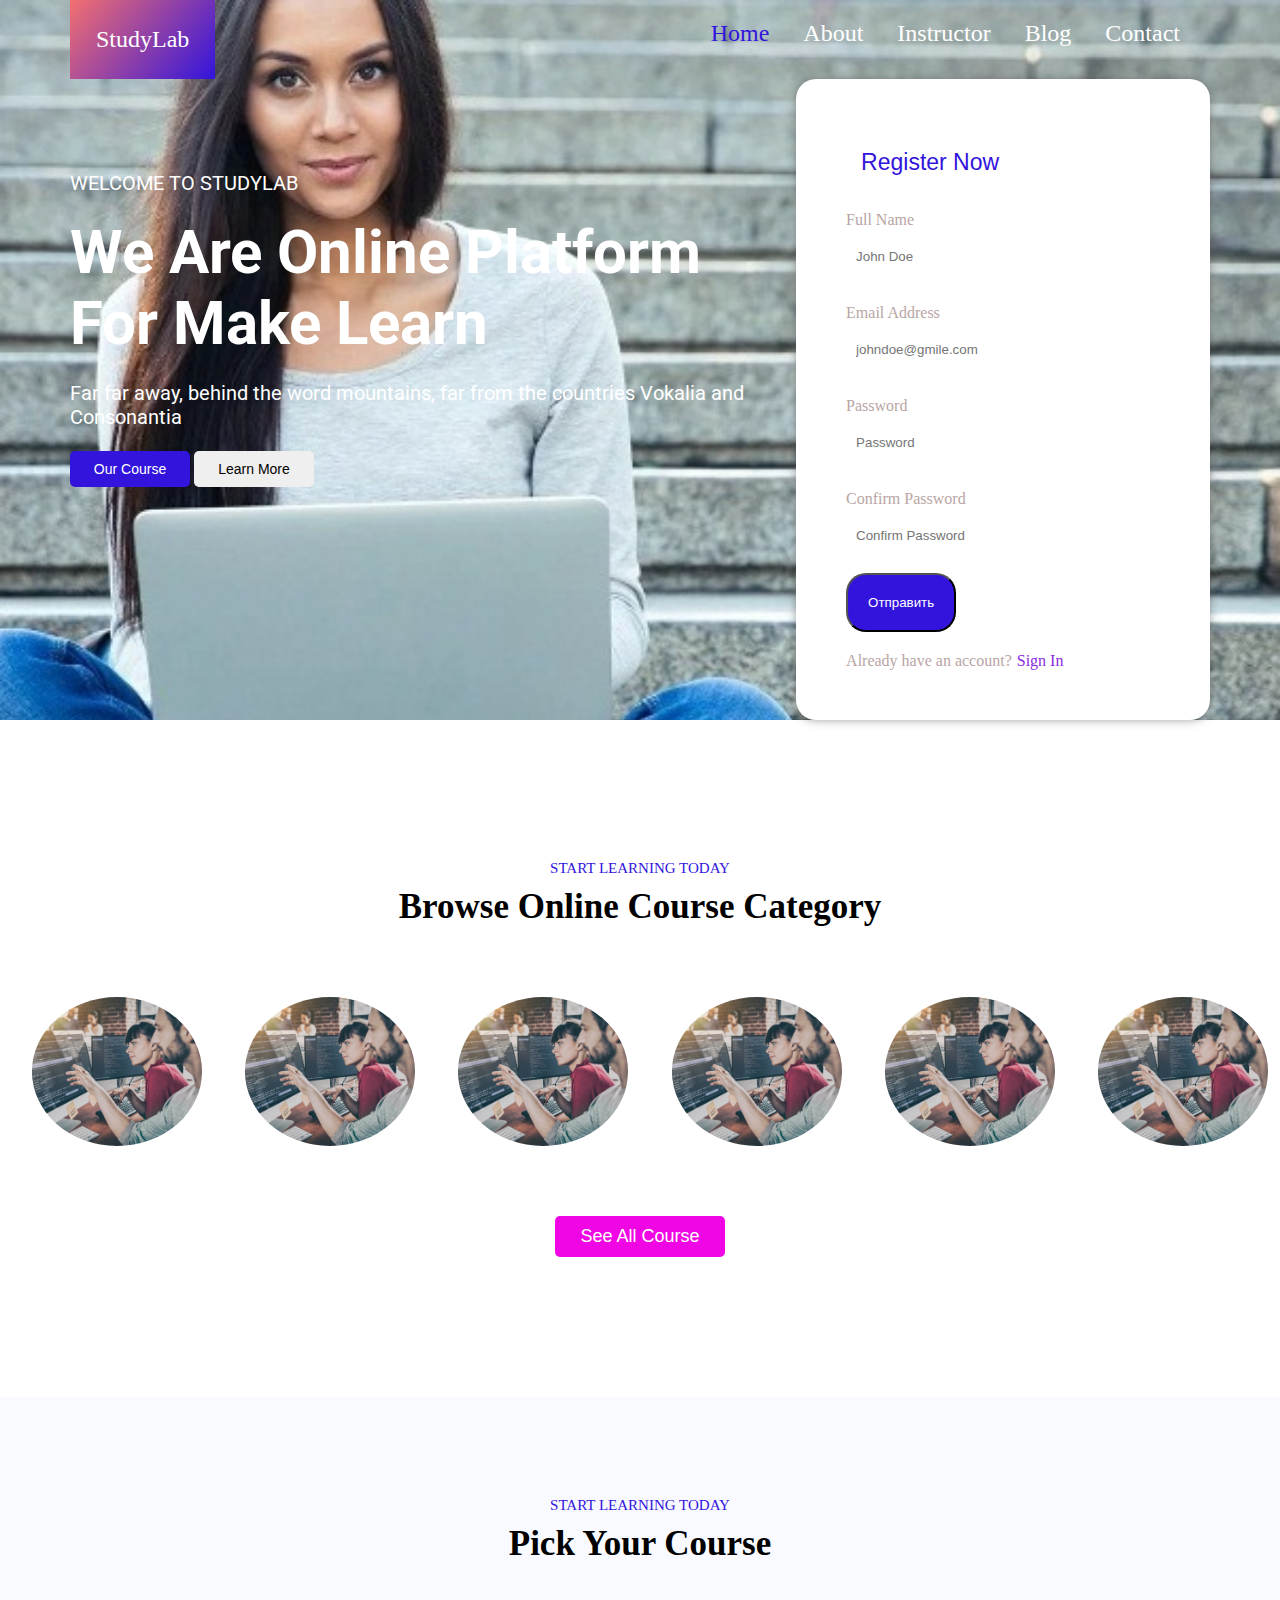
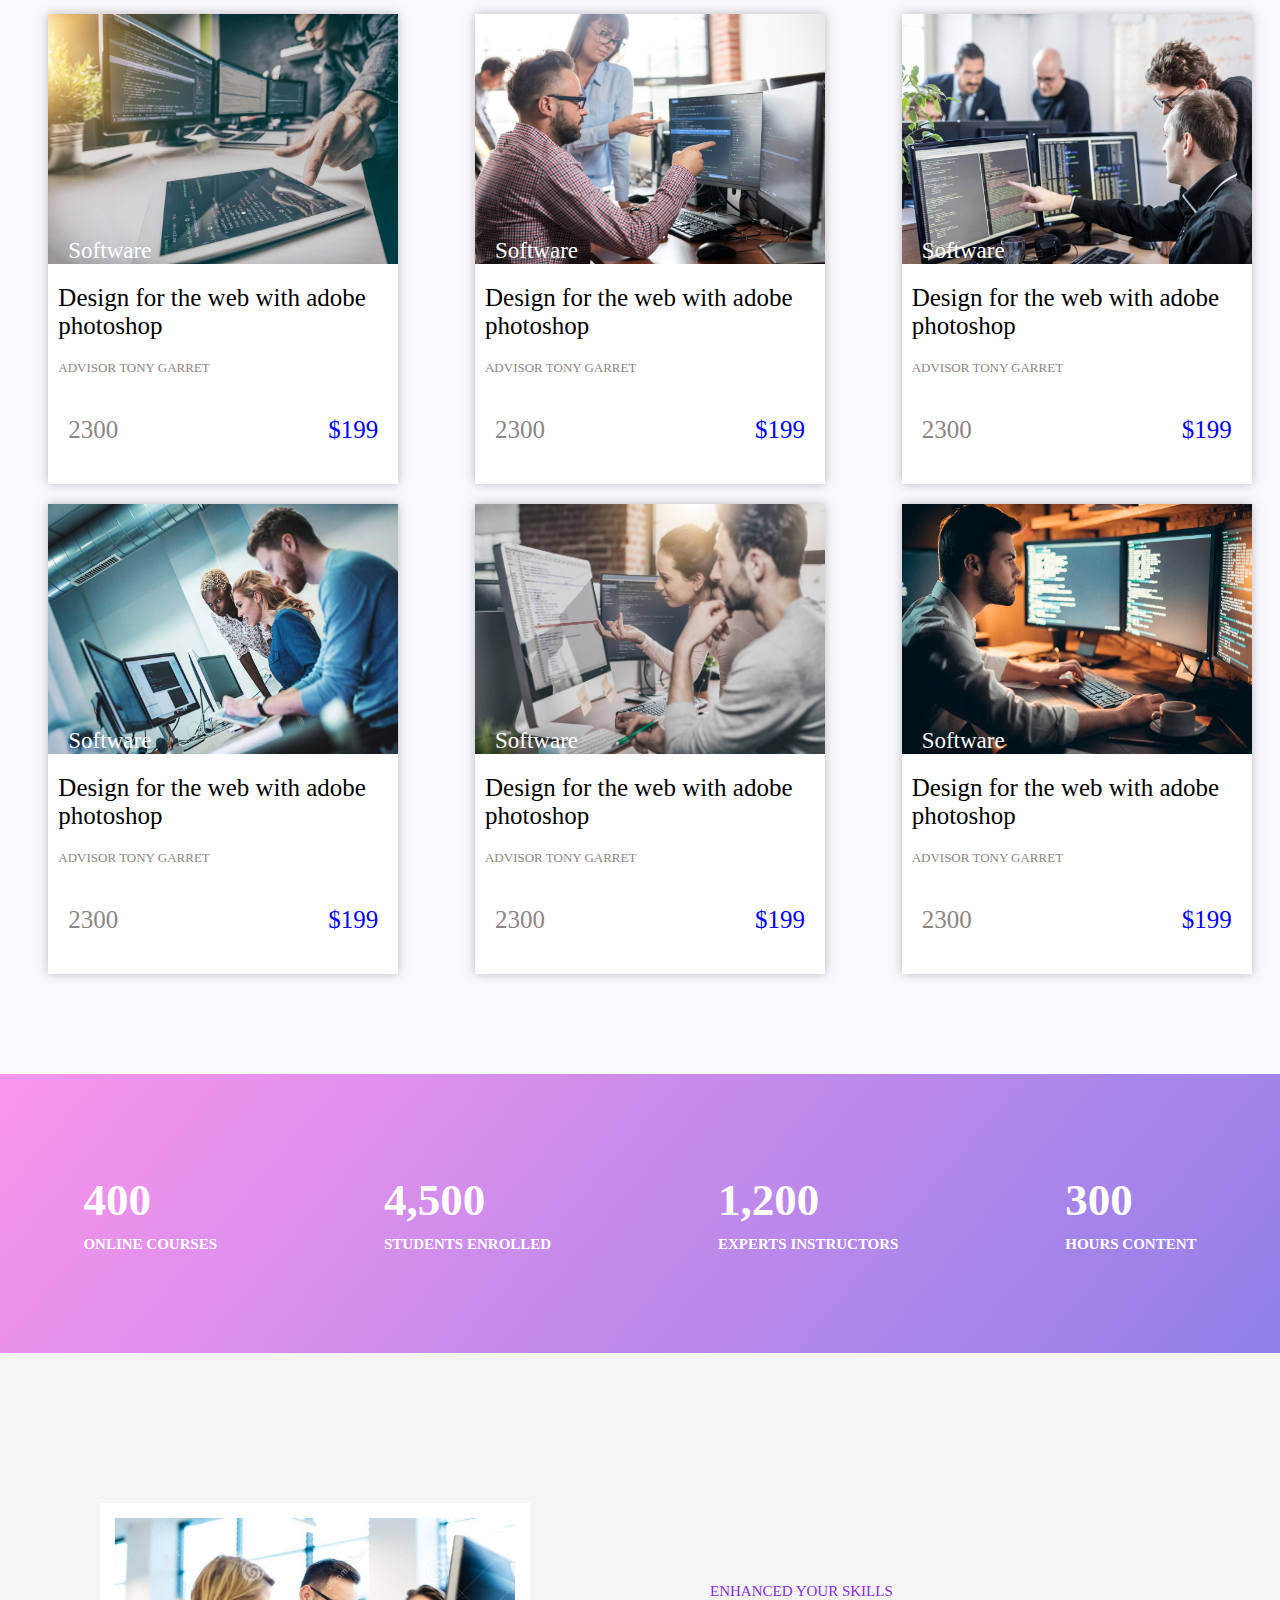
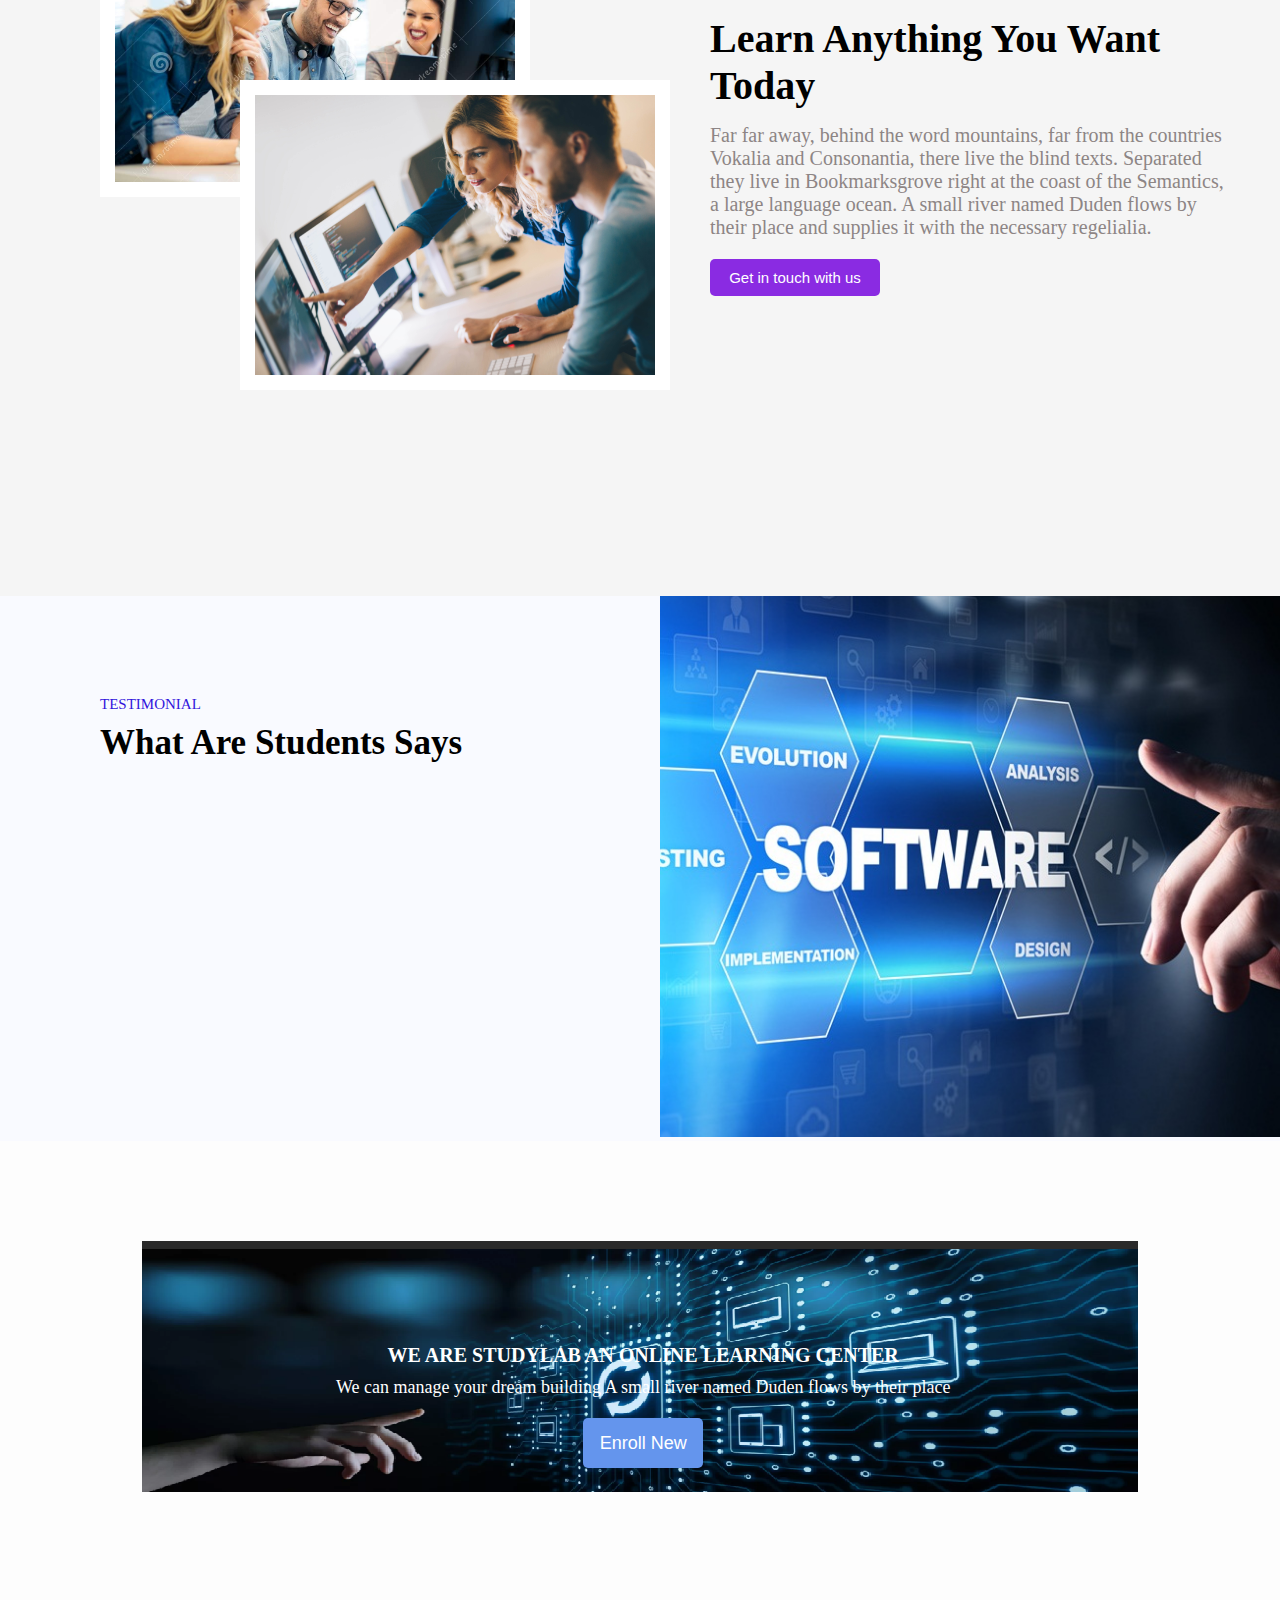
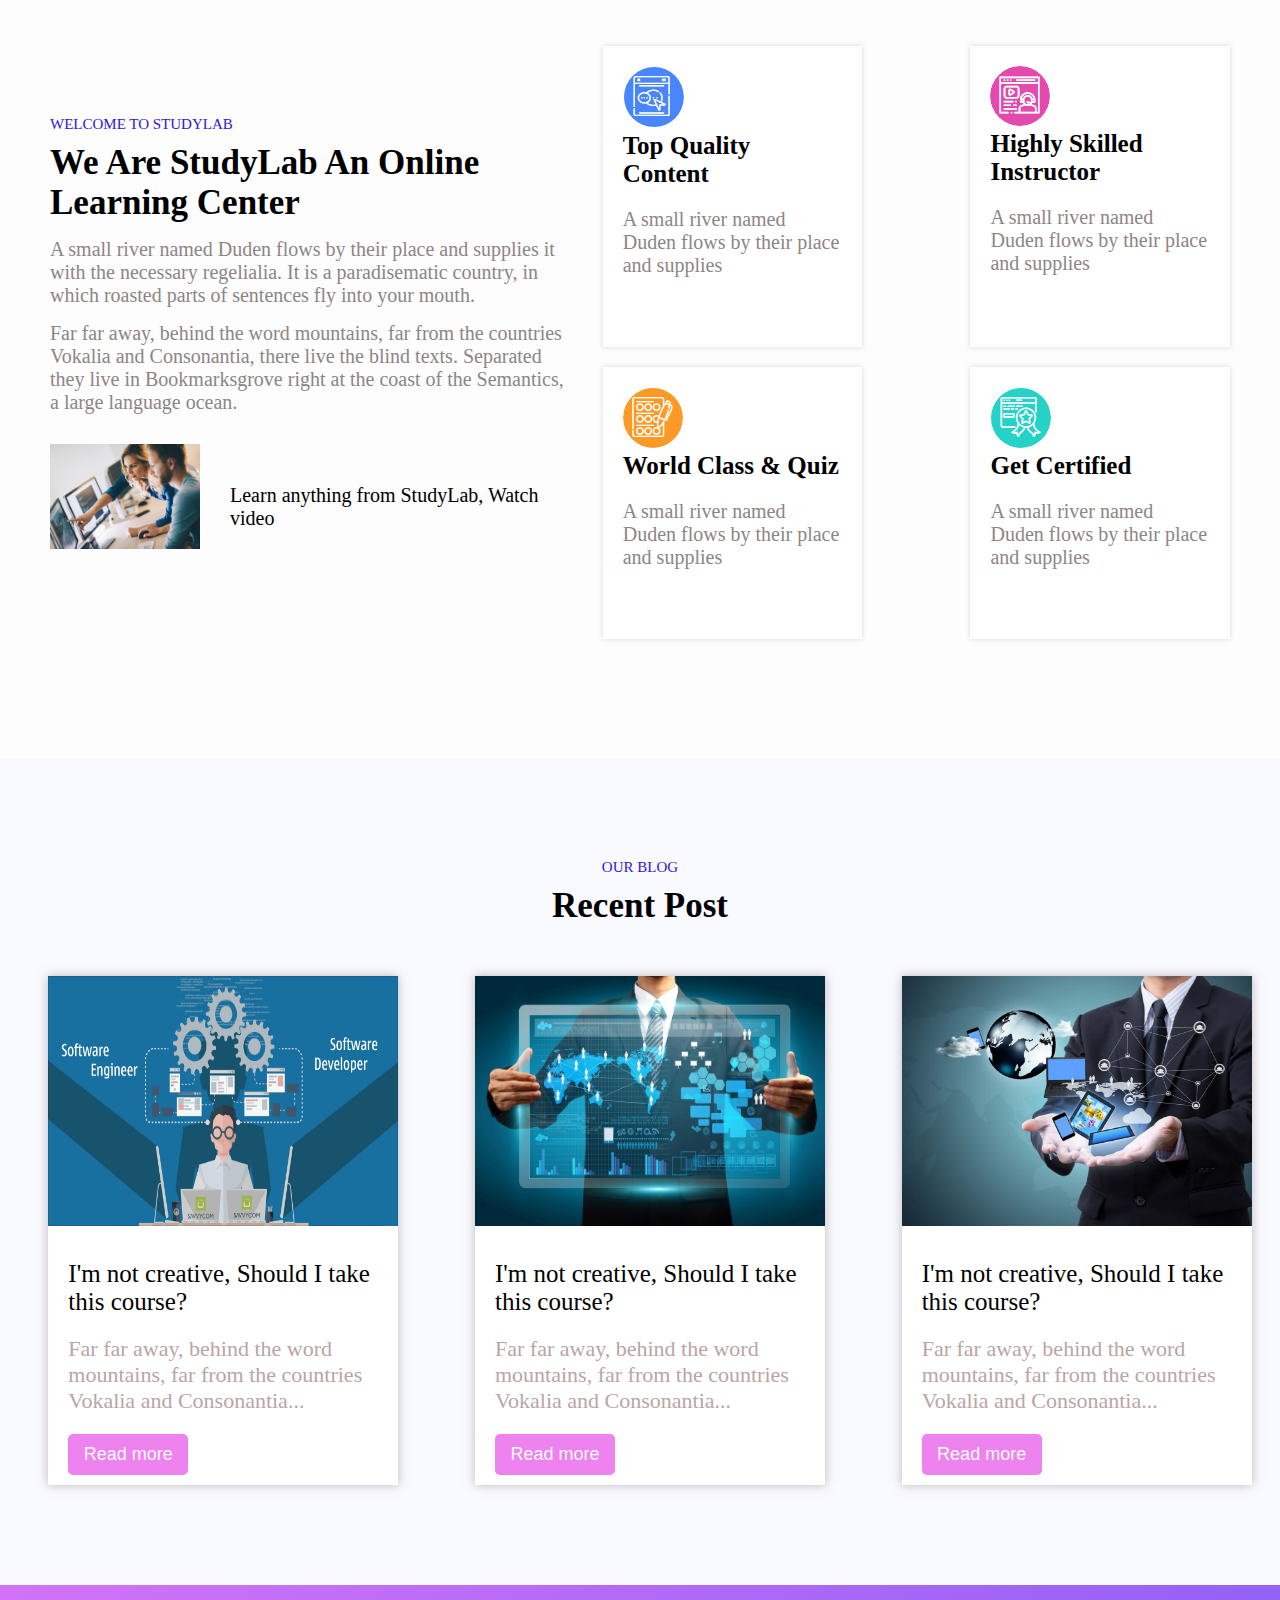
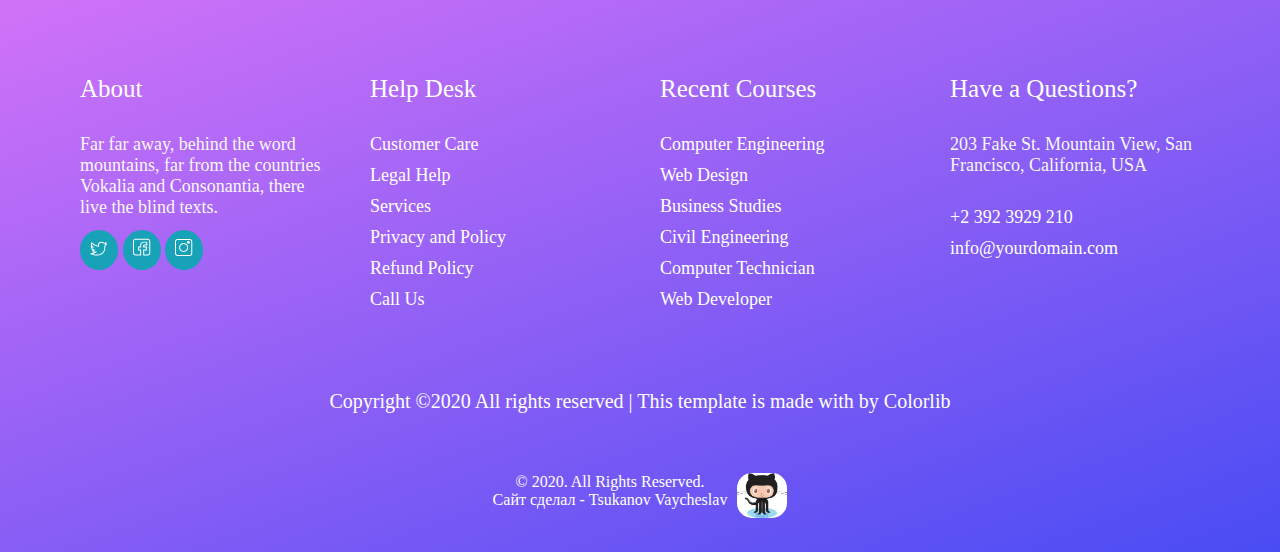
==== index.html @ bdd3e860 "Add files via upload" ====
<!DOCTYPE html>
<html lang="en" dir="ltr">
	<head>
		<meta charset="utf-8">
		<link href="https://fonts.googleapis.com/css2?family=Fahkwang&family=Roboto&display=swap" rel="stylesheet">
		  <link rel="shortcut icon" href="img/Лист.png"><!-- icon -->
		<link rel="stylesheet" href="CSS/style.css">
		<title>Сайт - Software</title>

	</head>
	<body>
	<main class="container">
		<section class="logo_header">
			<p class="logoStudyLab">StudyLab</p>
			<div class="a_menu">
				<a class="a_menu-home" href="#">Home</a>
				<a href="#">About</a>
				<a href="#">Instructor</a>
				<a href="#">Blog</a>
				<a href="#">Contact</a>
			</div>
		</section>

		<header>
		<div class="header-info">
			<p class="header-p">WELCOME TO STUDYLAB</p>
			<h1>We Are Online Platform <br>
				For Make Learn
			</h1>
			<p class="header-p">
				Far far away, behind the word mountains, far from the countries Vokalia and Consonantia
			</p>
			<button class="Our-Course-butt">Our Course</button>
			<button>Learn More</button>
		</div>
		<div class="form-to-fill">
			<form class="form-to-fill-mini" action="">
				<p class="Register-Now">Register Now</p>
				<p>Full Name <br><input class="input input-back" type="text" name="name" placeholder="John Doe"></p>
				<p>Email Address <br><input class="input input-back" type="email" name="login" placeholder="johndoe@gmile.com"></p>
				<p>Password <br><input class="input input-back" type="password" name="tell" placeholder="Password"></p>
				<p>Confirm Password <br><input class="input input-back" type="password" name="tell" placeholder="Confirm Password"></p>
			
				<input class="entrance-btn" type="submit" value="Отправить">
				<p class="link-p">Already have an account?
					<a style="color: blueviolet; margin-left: 5px;" href="">Sign In</a>
				</p>
				
			</form>
		</div>
		</header>
	
		<!-- Browse Online Course Category -->
		<section class="IT-sphere-box">
			
			<div class="IT-sphere">
				<p class="IT-sphere1">START LEARNING TODAY</p>
				<p class="IT-sphere2">Browse Online Course Category</p>
			</div>

			<div class="IT-sphere-img">
				<img src="img/IT & Software.png" alt="IT & Software">
				<img src="img/IT & Software.png" alt="IT & Software">
				<img src="img/IT & Software.png" alt="IT & Software">
				<img src="img/IT & Software.png" alt="IT & Software">
				<img src="img/IT & Software.png" alt="IT & Software">
				<img src="img/IT & Software.png" alt="IT & Software">
			</div>
			<button class="See-All-Course-btn">See All Course</button>
		</section>

		<!-- Pick Your Course -->
		<section class="IT-sphere-box-cards">
			
			<div class="IT-sphere">
				<p class="IT-sphere1">START LEARNING TODAY</p>
				<p class="IT-sphere2">Pick Your Course</p>
			</div>

			<div class="IT-sphere-cards">
				<div class="sphere-cards">
					<div class="IT-sphere-card">
						<img src="img/card-img1.png" alt="card-img1">
						<p class="Software-p">Software</p>
						<p>Design for the web with adobe photoshop</p>
						<p class="IT-sphere-card-p">ADVISOR TONY GARRET</p>
						<div class="IT-sphere-price">
							<p class="color-p"">2300</p>
							<p style="color: blue;">$199</p>
						</div>
					</div>
					<div class="IT-sphere-card">
						<img src="img/card-img2.png" alt="card-img2">
						<p class="Software-p">Software</p>
						<p>Design for the web with adobe photoshop</p>
						<p class="IT-sphere-card-p">ADVISOR TONY GARRET</p>
						<div class="IT-sphere-price">
							<p class="color-p"">2300</p>
							<p style="color: blue;">$199</p>
						</div>
					</div>
					<div class="IT-sphere-card">
						<img src="img/card-img3.png" alt="card-img3">
						<p class="Software-p">Software</p>
						<p>Design for the web with adobe photoshop</p>
						<p class="IT-sphere-card-p">ADVISOR TONY GARRET</p>
						<div class="IT-sphere-price">
							<p class="color-p"">2300</p>
							<p style="color: blue;">$199</p>
						</div>
					</div>
					<div class="IT-sphere-card">
						<img src="img/card-img4.png" alt="card-img4">
						<p class="Software-p">Software</p>
						<p>Design for the web with adobe photoshop</p>
						<p class="IT-sphere-card-p">ADVISOR TONY GARRET</p>
						<div class="IT-sphere-price">
							<p class="color-p"">2300</p>
							<p style="color: blue;">$199</p>
						</div>
					</div>
					<div class="IT-sphere-card">
						<img src="img/card-img6.png" alt="card-img5">
						<p class="Software-p">Software</p>
						<p>Design for the web with adobe photoshop</p>
						<p class="IT-sphere-card-p">ADVISOR TONY GARRET</p>
						<div class="IT-sphere-price">
							<p class="color-p"">2300</p>
							<p style="color: blue;">$199</p>
						</div>
					</div>
					<div class="IT-sphere-card">
						<img src="img/card-img5.png" alt="card-img6">
						<p class="Software-p">Software</p>
						<p>Design for the web with adobe photoshop</p>
						<p class="IT-sphere-card-p">ADVISOR TONY GARRET</p>
						<div class="IT-sphere-price">
							<p class="color-p"">2300</p>
							<p style="color: blue;">$199</p>
						</div>
					</div>
				</div>
				</div>

		</section>

		<!-- IT-sphere-information -->
		<section class="IT-sphere-information">
			<div>
				<p class="IT-sphere-information-pBold">400</p>
				<p class="IT-sphere-information-pBold2">ONLINE COURSES</p>
			</div>
			<div>
				<i class="fa fa-graduation-cap" aria-hidden="true"></i>
				<p class="IT-sphere-information-pBold">4,500</p>
				<p class="IT-sphere-information-pBold2">STUDENTS ENROLLED</p>
			</div>
			<div>
				<p class="IT-sphere-information-pBold">1,200</p>
				<p class="IT-sphere-information-pBold2">EXPERTS INSTRUCTORS</p>
			</div>
			<div>
				<p class="IT-sphere-information-pBold">300</p>
				<p class="IT-sphere-information-pBold2">HOURS CONTENT</p>
			</div>
		</section>

		<!-- ENHANCED YOUR SKILLS -->
		<section class="enhance-your-skills-box">
			<div class="enhance-your-skills">
				<img src="img/it1.jpg" alt="">
				<img class="enhance-your-skills-img" src="img/it2.jpg" alt="">
			</div>
			<div class="enhance-your-skills-info">
				<p class="enhance-your-skills-logo-p">ENHANCED YOUR SKILLS</p>
				<p class="enhance-your-skills-info-bold">Learn Anything You Want Today</p>
				<p class="enhance-your-skills-info-p">Far far away, behind the word mountains, far from the countries Vokalia and Consonantia, there live the blind texts. Separated they live in Bookmarksgrove right at the coast of the Semantics, a large language ocean. A small river named Duden flows by their place and supplies it with the necessary regelialia.</p>
				<button class="enhance-your-skills-butt">Get in touch with us</button>
			</div>
		</section>

		<!-- TESTIMONIAL -->
		<section class="what-Are-Students-Says-box">
			<div class="what-Are-Students-Says1">
				<p class="IT-sphere1">TESTIMONIAL</p>
				<p class="IT-sphere2">What Are Students Says</p>
			</div>
			<div class="what-Are-Students-Says2">
				<img src="img/software.png" alt="software">
			</div>
		</section>

		<section class="WELCOME-img-box">
			<div class="WELCOME-img">
				<img src="img/WELCOME-img.png" alt="WELCOME-img">
				
				<div class="WELCOME-block-p">
					<p class="WELCOME-block-p-bold">WE ARE STUDYLAB AN ONLINE LEARNING CENTER</p>
					<p>We can manage your dream building A small river named Duden flows by their place</p>
					<button class="Enroll-New">Enroll New</button>
				</div>
			</div>
		</section>

		<!-- WELCOME TO STUDYLAB -->
		<section class="welcome-to-studylab-box"> 
			<div class="welcome-to-studylab studylab1">
				<p class="IT-sphere1">WELCOME TO STUDYLAB</p>
				<p class="IT-sphere2">We Are StudyLab An Online Learning Center</p>
				
				<p class="color-p study-p">A small river named Duden flows by their place and supplies it with the necessary regelialia. It is a paradisematic country, in which roasted parts of sentences fly into your mouth.</p>
				<p class="color-p study-p">Far far away, behind the word mountains, far from the countries Vokalia and Consonantia, there live the blind texts. Separated they live in Bookmarksgrove right at the coast of the Semantics, a large language ocean.</p>
				 
				<div class="welcome-to-studylab-img-p">
					<img src="img/it2.jpg" alt="">
					<p>Learn anything from StudyLab, Watch video</p>
				</div>
			</div>
			<div class="welcome-to-studylab-cards">
				<div class="studylab-card">
					<img src="img/studylab-card-icon1.png" alt="">
					<p class="studylab-card-bold">Top Quality Content</p>
					<p class="studylab-card-p">A small river named Duden flows by their place and supplies</p>
				</div>
				<div class="studylab-card">
					<img src="img/studylab-card-icon2.png" alt="">
					<p class="studylab-card-bold">Highly Skilled Instructor</p>
					<p class="studylab-card-p">A small river named Duden flows by their place and supplies</p>
				</div>
				<div class="studylab-card">
					<img src="img/studylab-card-icon3.png" alt="">
					<p class="studylab-card-bold">World Class & Quiz</p>
					<p class="studylab-card-p">A small river named Duden flows by their place and supplies</p>
				</div>
				<div class="studylab-card">
					<img src="img/studylab-card-icon4.png" alt="">
					<p class="studylab-card-bold">Get Certified</p>
					<p class="studylab-card-p">A small river named Duden flows by their place and supplies</p>
				</div>
			</div>
		</section>

		<!-- OUR BLOG -->
		<section class="IT-sphere-box-cards">
			
			<div class="IT-sphere">
				<p class="IT-sphere1">OUR BLOG</p>
				<p class="IT-sphere2">Recent Post</p>
			</div>

			<div class="sphere-cards">
				<div class="IT-sphere-card">
					<img src="img/Software Engineer1.png" alt="Software Engineer1">
					
					<div class="our-blog-text">
						<p>I'm not creative, Should I take this course?</p>
						<p class=our-blog>Far far away, behind the word mountains, far from the countries Vokalia and Consonantia...</p>
						<div>
							<button class="our-blog-Read-more">Read more</button>
						</div>
					</div>
					
				</div>

				<div class="IT-sphere-card">
					<img src="img/Software Engineer2.png" alt="Software Engineer2">
					
					<div class="our-blog-text">
						<p>I'm not creative, Should I take this course?</p>
						<p class=our-blog>Far far away, behind the word mountains, far from the countries Vokalia and Consonantia...</p>
						<div>
							<button class="our-blog-Read-more">Read more</button>
						</div>
					</div>
				</div>
				<div class="IT-sphere-card">
					<img src="img/Software Engineer3.png" alt="Software Engineer3">
					
					<div class="our-blog-text">
						<p>I'm not creative, Should I take this course?</p>
						<p class=our-blog>Far far away, behind the word mountains, far from the countries Vokalia and Consonantia...</p>
						<div>
							<button class="our-blog-Read-more">Read more</button>
						</div>
					</div>
				</div>
			</div>

		</section>


		<footer>
			<section class="footer-box">
				<div class="footer-box-menu">
					<p class="footer-menu-text">About</p><br>
					<p>Far far away, behind the word mountains, far from the countries Vokalia and Consonantia, there live the blind texts.</p>
					<div class="social-links">
						<a href="#" class="social-link"><img src="img/twitter.svg" alt="twitter"></a>
						<a href="#" class="social-link" target="_blank"><img src="img/facebook.svg" alt="fb"></a>
						<a href="#" class="social-link"><img src="img/instagram.svg" alt="instagram"></a>
					</div>
				</div>
				<div class="footer-box-menu">
					<p class="footer-menu-text">Help Desk</p><br>
					<a href="#"><p>Customer Care</p></a>
					<a href="#"><p>Legal Help</p></a>
					<a href="#"><p>Services</p></a>
					<a href="#"><p>Privacy and Policy</p></a>
					<a href="#"><p>Refund Policy</p></a>
					<a href="#"><p>Call Us</p></a>
				</div>

				<div class="footer-box-menu">
					<p class="footer-menu-text">Recent Courses</p><br>
					<a href="#"><p>Computer Engineering</p></a>
					<a href="#"><p>Web Design</p></a>
					<a href="#"><p>Business Studies</p></a>
					<a href="#"><p>Civil Engineering</p></a>
					<a href="#"><p>Computer Technician</p></a>
					<a href="#"><p>Web Developer</p></a>
				</div>
			
				<div class="footer-box-menu">
					<p class="footer-menu-text">Have a Questions?</p><br>
					<p>203 Fake St. Mountain View, San Francisco, California, USA</p><br>
					<a href="#"><p>+2 392 3929 210</p></a>
					<a href="#"><p>info@yourdomain.com</p></a>
				</div>
			</section>
			<p class="footer-box-menu-info">Copyright ©2020 All rights reserved | This template is made with  by Colorlib</p>
			<div class="foot">
                <p>
                        © 2020. All Rights Reserved. <br> Сайт сделал - Tsukanov Vaycheslav
                </p>
                <a href="" target="_blank" title="Cсылка на GitHub">
                    <img src="img/GitHub.png" alt="GitHub" width="50px">
                </a>
            </div>
		</footer>
	</main>	
	</body>
</html>
---- CSS/style.css ----
* {
  margin: 0px;
  padding: 0px;
}
body {
  margin: 0px;
  padding: 0px;
  background: url(logo.jpg)
  no-repeat center center fixed;
  -webkit-background-size: cover;
  -moz-background-size: cover;
  -o-background-size: cover;
  background-size: cover;
}

.container {
  max-width: 1300px;
  margin: auto;
}

h1 {
  font-size: 60px;
  font-family: 'Fahkwang', sans-serif;
  font-family: 'Roboto', sans-serif;
}
a {
  text-decoration: none;
  color: #fff;
}
b {
  font-size: 20px;
}

.color-p {
  color: #8d8585;
}

.logoStudyLab {
  padding: 26px;
  font-size: 24px;
  background: linear-gradient(130deg, #f37070, #3214dc); /*градиент*/
  color: #fff;
}

.a_menu {
  margin-top: 20px;
}
.a_menu a {
  font-size: 24px;
  margin-right: 30px;
  color: #fff;
}

.a_menu-home {
  color: #3214dc !important;
}
.a_menu-home:hover {
  color: #fff !important;
}
.logo_header {
  margin: 0px 70px;
  display: flex;
  justify-content: space-between;
  /* position: fixed; */
}

header {
  display: flex;
  justify-content: space-between;
  color: #fff;
  margin: 0px 70px;
}

.header-info {
  margin-top: 70px;
}

.header-p {
  font-size: 20px;
  font-family: 'Fahkwang', sans-serif;
  font-family: 'Roboto', sans-serif;
  padding: 22px 0px;
}

button { 
  padding: 10px;
  width: 120px;
  font-size: 14px;
  border-radius: 5px;
  border: 0;
  cursor: pointer;
}

.Our-Course-butt {
  background: #3214dc;
  color: #fff;
}


.form-to-fill {
  border-radius: 20px;
  background: #Fff;
  width: 30%;
  padding: 50px;
  box-shadow: 0 0 10px rgba(70, 66, 66, 0.5);
}


.Register-Now {
  color: #3214dc !important;
  font-size: 23px;
  padding: 15px;
  font-family: sans-serif;
}
.form-to-fill-mini p {
  color: #b9a5a5;
  padding-top: 20px;
}

.input {
  padding: 20px 10px;
  width: 80%;
  border-radius: 20px;
  border: 0;
}

.link-p {
   display: flex;
}
.entrance-btn {
  background: #3214dc;
  color: #fff;
  padding: 20px;
  border-radius: 20px;
  margin-top: 10px;
  cursor: pointer;
}



/* ---Browse Online Course Category---------- */
.IT-sphere-box {
  padding: 140px 0px;
  background: #fff;
  text-align: center;
  color: #000;
}
.IT-sphere1 {
  font-size: 15px;
  color: #3214dc;
}
.IT-sphere2 {
  font-size: 35px;
  font-weight: bold;
  padding-top: 10px;
}

.IT-sphere-img {
  display: flex;
  justify-content: space-around;

  flex-direction: row;
  flex-wrap: wrap;
}

.IT-sphere-img img{
  width: 170px;
  border-radius: 50%;
  margin-left: 20px;
  padding: 70px 0px;
}


.See-All-Course-btn {
  background: #f006e4;
  color: #fff;
  font-size: 18px;
  width: 170px;
  cursor: pointer;
}

/* ----Pick Your Course--------- */
.IT-sphere-box-cards {
  padding: 100px 0px;
  background:#f9faff;
  text-align: center;
  color: #000;
}
.sphere-cards {
  padding-top: 30px;
  display: flex;
  justify-content: space-around;

  flex-direction: row;
  flex-wrap: wrap;
}
.IT-sphere-card {
  margin-left: 20px;
  margin-top: 20px;
  width: 350px;
  background: rgb(255, 255, 255);
  box-shadow: 0 0 10px rgba(129, 118, 118, 0.5);
  cursor: pointer;
}
.IT-sphere-card img {
  width: 350px;
  height: 250px;
}
.Software-p { 
  color: rgb(255, 255, 255);
  margin-top: -30px !important;
  margin-left: 20px !important;
  font-size: 23px !important;
}
.IT-sphere-card p {
  margin: 20px 10px;
  font-size: 25px;
  text-align: left;
}
.IT-sphere-card-p {
  font-size: 13px !important;
  margin: 20px 10px;
  color: #8d8585;
}

.IT-sphere-price {
  display: flex;
  justify-content: space-between;
  margin: 20px 10px;
}
/* -------IT-sphere-information-- */
.IT-sphere-information {
  padding-top: 100px;
  padding-bottom: 100px;
  display: flex;
  justify-content: space-around;

  flex-direction: row;
  flex-wrap: wrap;

  background: linear-gradient(130deg, #fa95ec, #9080e9); /* градиент */
}

.IT-sphere-information-pBold {
  font-size: 45px;
  font-weight: bold;
  color: #fff;
}

.IT-sphere-information-pBold2 {
  font-size: 15px;
  font-weight: bold;
  color: #fff;
  padding-top: 10px;
}
/* -------------------- */

/* ------enhance your skills-------------- */
.enhance-your-skills-box {
  padding: 150px 50px 300px 100px;
  display: flex;
  justify-content: space-between;
  background: whitesmoke;
  /* flex-direction: row;
  flex-wrap: wrap; */
}
.enhance-your-skills img {
  width: 400px;
  border: solid 15px #fff;
}

.enhance-your-skills-img {
  position: absolute;
  left: 15pc;
  right: 0;
  top: 205pc;
  bottom: 0;
}

.enhance-your-skills-info {
  padding: 80px 0px 0px 180px;
}

.enhance-your-skills-logo-p {
  color: blueviolet; 
  font-size: 15px;
}

.enhance-your-skills-info-bold {
  font-weight: bold;
  font-size: 40px;
  padding: 15px 0px;
}
.enhance-your-skills-info-p {
  color: #8d8585;
  font-size: 20px;
}

.enhance-your-skills-butt {
  margin-top: 20px;
  background: blueviolet;
  width: 170px;
  color: #fff;
  font-size: 15px;
}

/* -------what-Are-Students-Says------------- */
.what-Are-Students-Says-box {
  display: flex;
  justify-content: space-between;
  background: #f9faff;
  /* flex-direction: row;
  flex-wrap: wrap; */
}

.what-Are-Students-Says1  {
  width: 50%;
  padding: 100px 50px 0px 100px;
}

.what-Are-Students-Says2  {
  width: 50%;
  text-align: right;

}

.what-Are-Students-Says2 img {
  width: 620px;
}

/* -------welcome-to-studylab------------- */
.WELCOME-img-box {
  background: rgb(253, 253, 253);
  padding: 100px 50px 0px 50px;
}
.WELCOME-img { 
  text-align: center;
  width: 100%;
}

.WELCOME-block-p-bold {
  font-weight: bold;
  font-size: 20px;
  padding-bottom: 10px;
}

.WELCOME-block-p {
  font-size: 18px;
  color: #fff;
  position: absolute;
  top: 284pc;
  left: 21pc;
}
.Enroll-New {
  margin-top: 20px;
  background: cornflowerblue;
  color: #fff;
  height: 50px;
  font-size: 18px;
}

.welcome-to-studylab-box {
  padding: 150px 50px 100px 50px;
  display: flex;
  justify-content: space-between;
  background: rgb(253, 253, 253);
  /* flex-direction: row;
  flex-wrap: wrap; */
}

.welcome-to-studylab {
  width: 50%;
}
.studylab1 {
  padding-top: 70px;
}
.study-p {
  margin-top: 15px;
  font-size: 20px;
}

.welcome-to-studylab-img-p {
  display: flex;
  margin-top: 30px;
}
.welcome-to-studylab-img-p img {
  width: 150px;
}
.welcome-to-studylab-img-p p {
  margin-top: 40px;
  font-size: 20px;
  margin-left: 30px;
}

.welcome-to-studylab-cards {
  width: 60%;
  padding-left: 30px;
  display: flex;
  justify-content: space-between;
  flex-direction: row;
  flex-wrap: wrap;
}

.studylab-card {
  margin-bottom: 20px;
  padding: 20px;
  width: 35%;
  background: #fff;
  box-shadow: 0 0 5px rgba(70, 66, 66, 0.2);
}

.studylab-card img{
  border-radius: 50%;
}
.studylab-card-bold {
  font-weight: bold;
  font-size: 25px;
}
.studylab-card-p {
  padding-top: 20px;
  padding-bottom: 50px;
  font-size: 20px;
  color: #8d8585;
}


/* -----------OUR BLOG--------- */
.our-blog-text {
  padding: 10px;
  text-align: left;
}
.our-blog-text div {
  padding-left: 10px;
}
.our-blog {
  font-size: 22px !important;
  color: #b9a5a5;
}
.our-blog-Read-more {
  font-size: 18px;
  background: violet;
  color: #f9faff;
}

/* -------------- */
/* footer */
footer {

  background: linear-gradient(160deg, #d373f8, #494cf3); /*градиент*/

}
.footer-box {
  padding: 80px;
  display: flex;
  justify-content: space-between;
  /* flex-direction: row;
  flex-wrap: wrap; */
  color: #f7f7f7;
}

.footer-box-menu {
  font-size: 18px;
  width: 250px;
  /* display: flex;
  justify-content: space-between; */
  flex-direction: row;
  flex-wrap: wrap;
}

.social-links {
  padding-top: 20px;
}

.social-link {
  padding: 10px;
  border-radius: 50%;
  background: #17a2b8;
}
.footer-menu-text {
  font-size: 25px;
  color: #fff;
}

.footer-box-menu p {
  padding-top: 10px;
}

.footer-box-menu-info {
  font-size: 20px;
  text-align: center;
  color: #fff;
  padding-bottom: 30px;
}



.foot  {
  text-align: center;
  display: flex;
  justify-content: center;
  /* background: #000; */
  padding: 30px;
  color: #fff;
}
.foot a img {
  border-radius: 15px;
  margin-left: 10px;
}


/* ------------------------------ */


/* Мобильные устройства */
@media only screen and (max-width : 992px)  {


 /* footer */
.foot  {
  text-align: center;
  display: flex;
  justify-content: center;
  /* background: #000; */
  padding: 30px;
  color: #fff;
}
.foot a img {
  border-radius: 15px;
  margin-left: 10px;
}

}
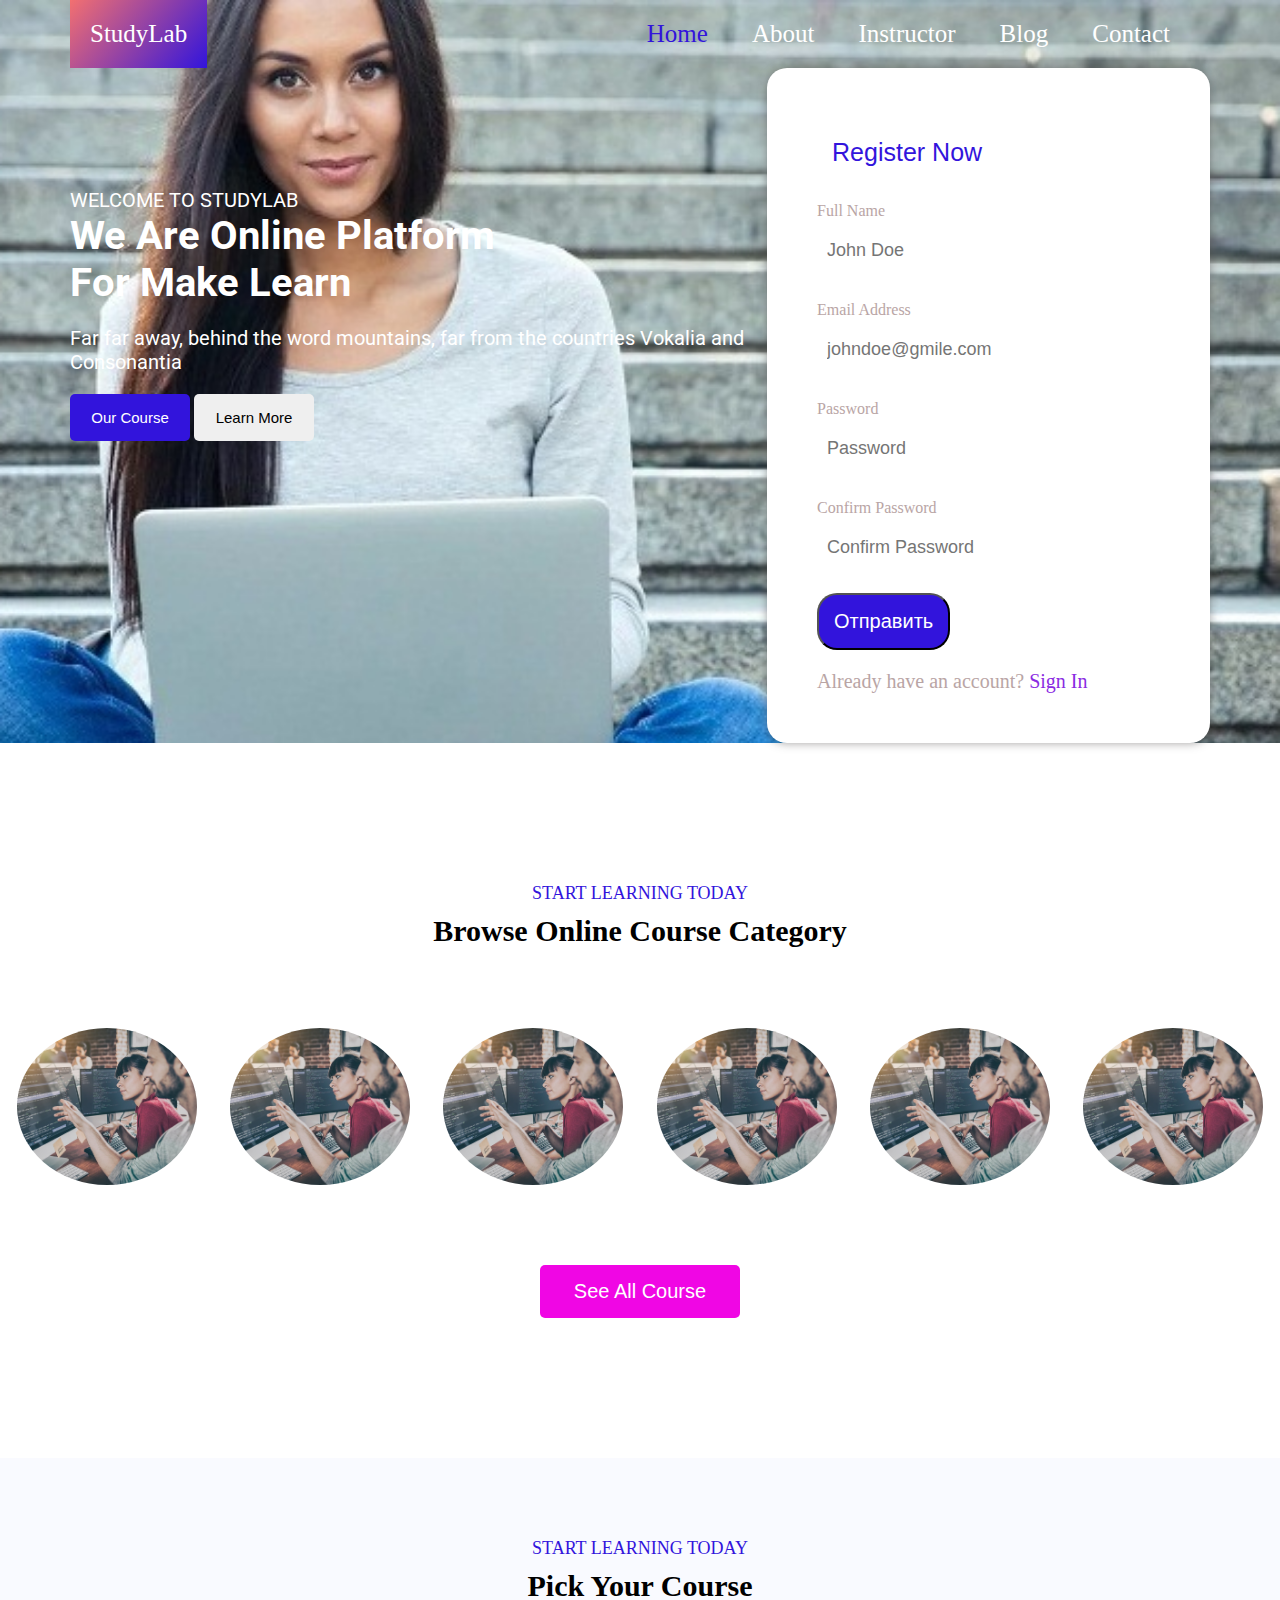
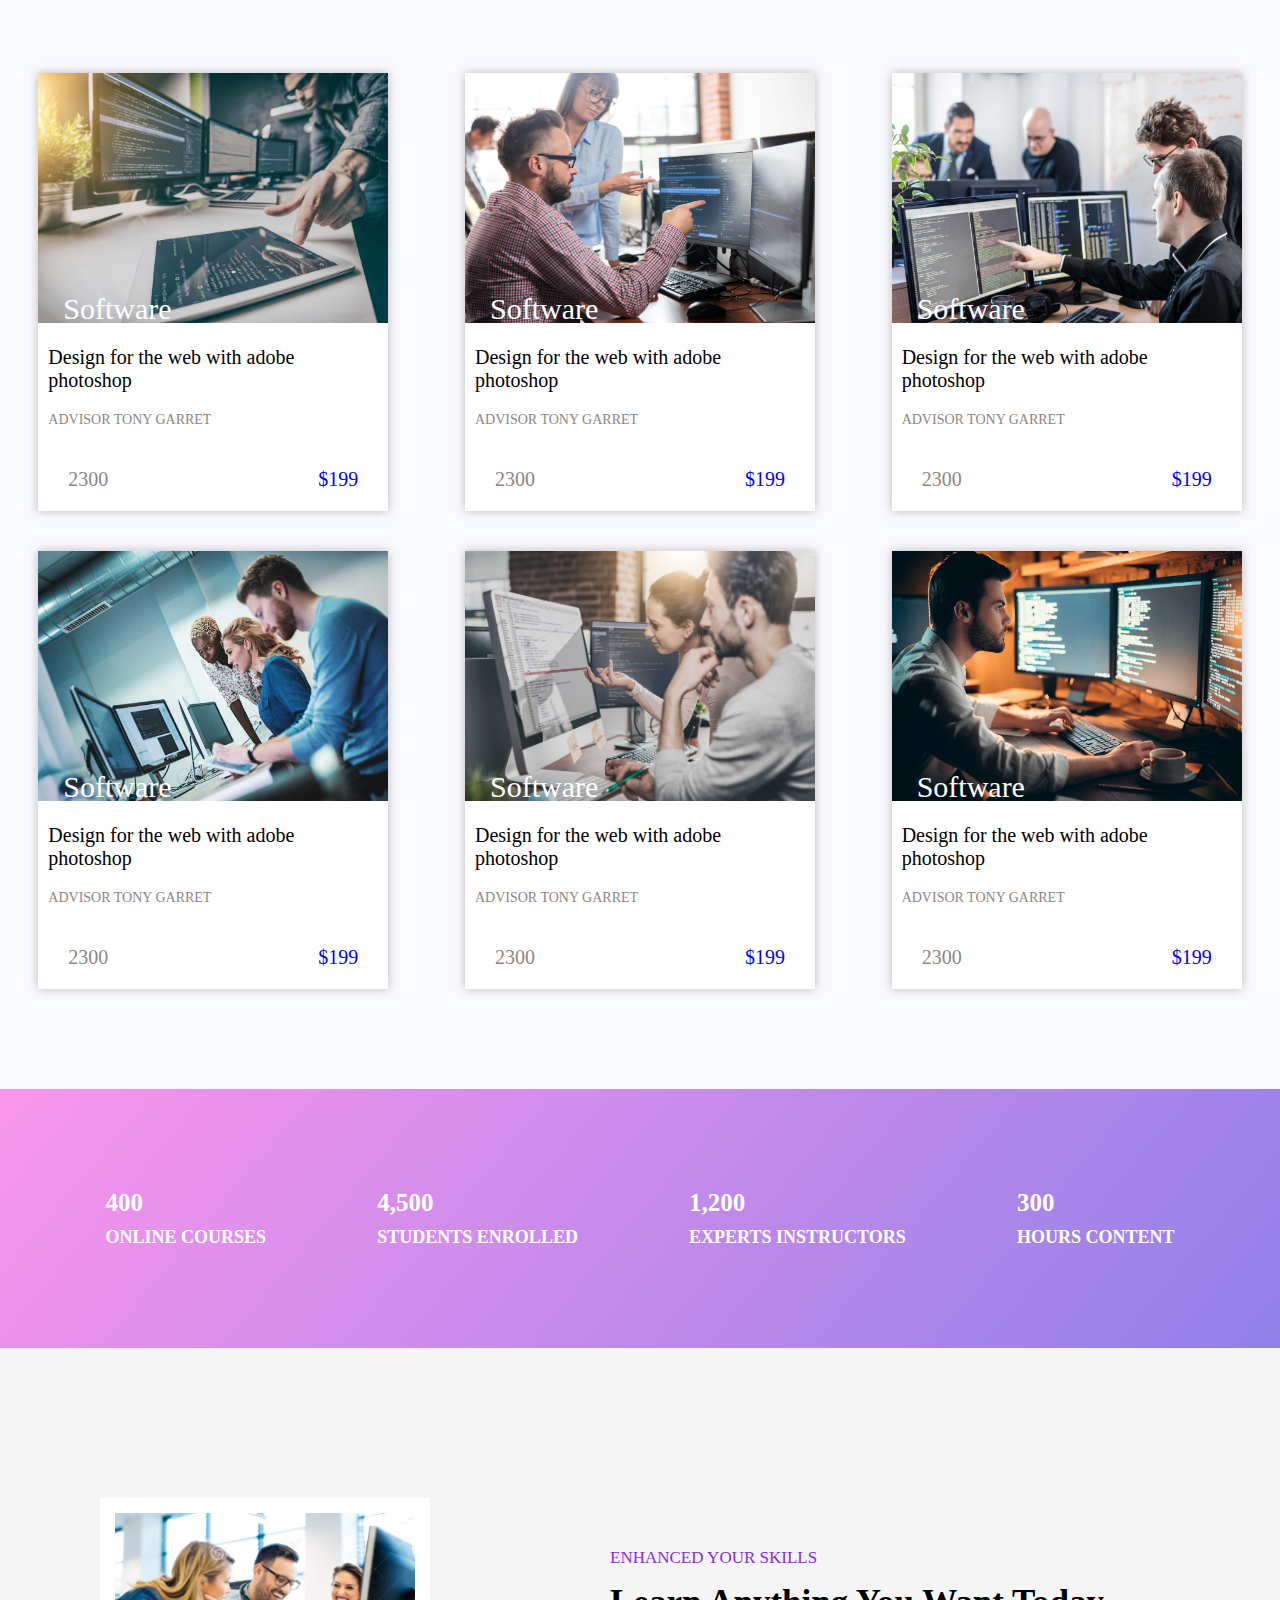
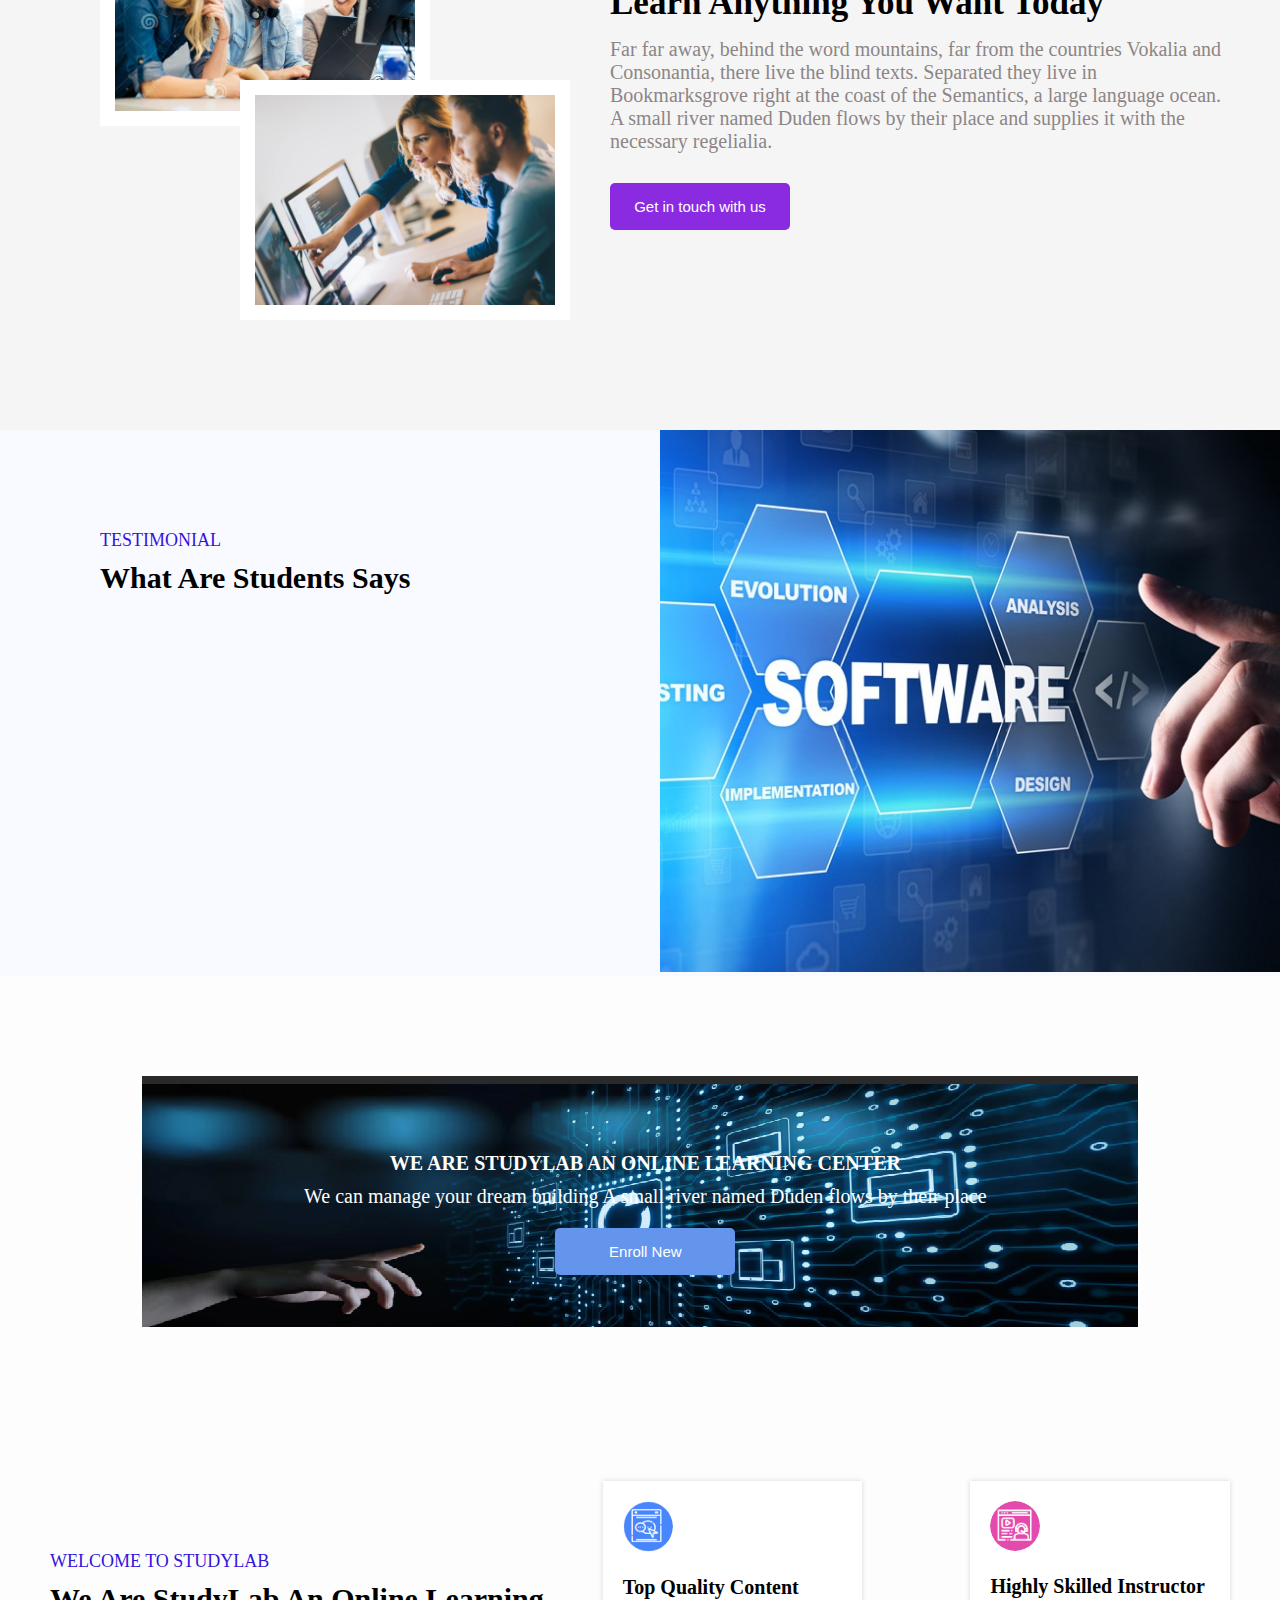
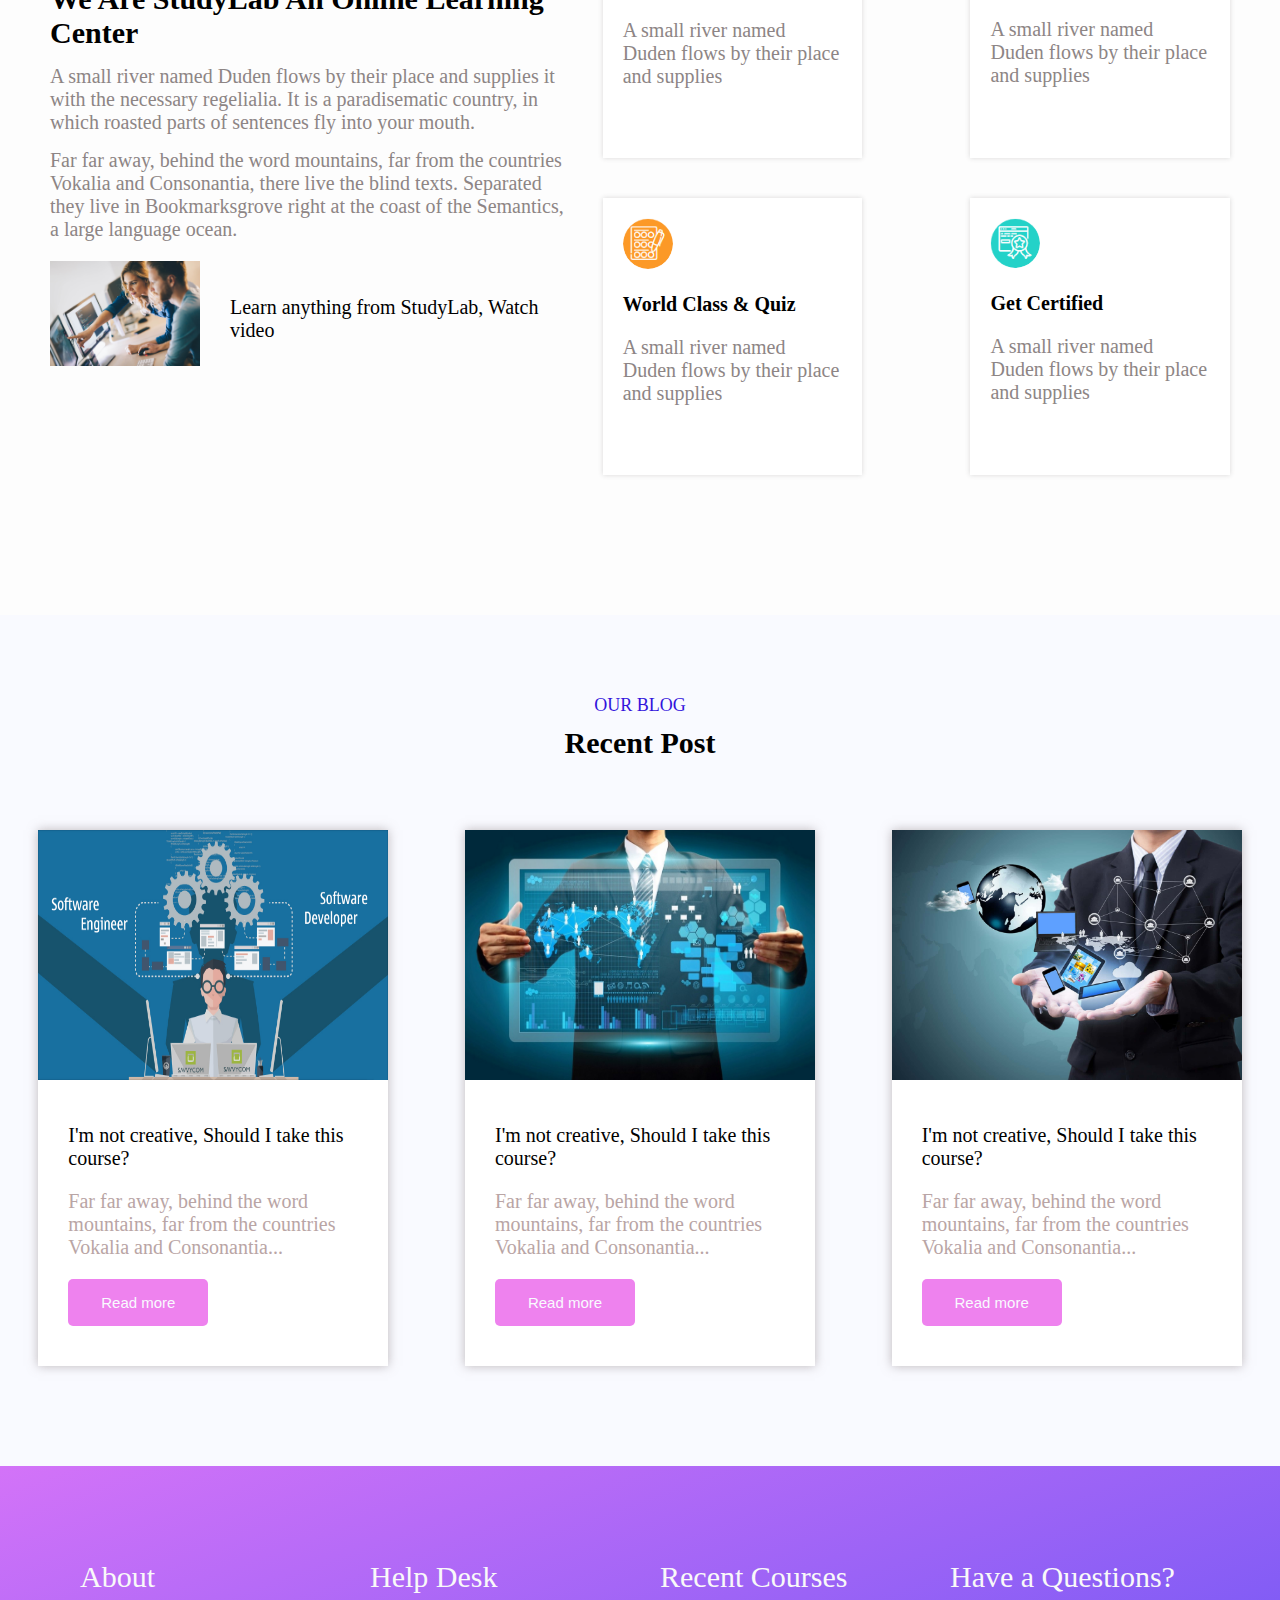
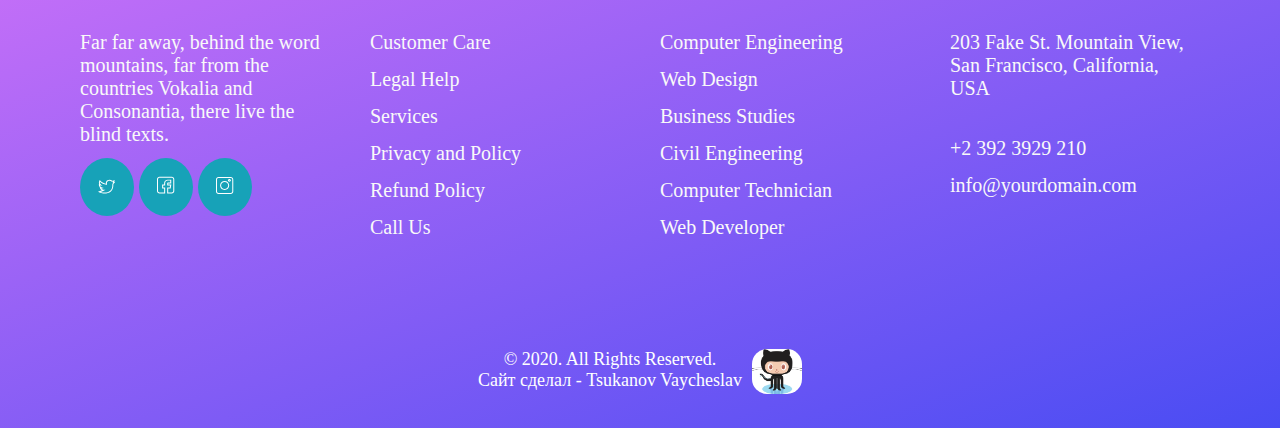
==== commit 53552430: "Add files via upload" ====
--- a/index.html
+++ b/index.html
@@ -3,7 +3,7 @@
 	<head>
 		<meta charset="utf-8">
 		<link href="https://fonts.googleapis.com/css2?family=Fahkwang&family=Roboto&display=swap" rel="stylesheet">
-		  <link rel="shortcut icon" href="img/Лист.png"><!-- icon -->
+		  <link rel="shortcut icon" href="img/SL-logo.png"><!-- icon -->
 		<link rel="stylesheet" href="CSS/style.css">
 		<title>Сайт - Software</title>
 
@@ -327,16 +327,16 @@
 					<a href="#"><p>info@yourdomain.com</p></a>
 				</div>
 			</section>
-			<p class="footer-box-menu-info">Copyright ©2020 All rights reserved | This template is made with  by Colorlib</p>
+			
 			<div class="foot">
                 <p>
                         © 2020. All Rights Reserved. <br> Сайт сделал - Tsukanov Vaycheslav
                 </p>
-                <a href="" target="_blank" title="Cсылка на GitHub">
+                <a href="https://github.com/TsukanovVaycheslav/Website-Software-StudyLab.git" target="_blank" title="Cсылка на GitHub">
                     <img src="img/GitHub.png" alt="GitHub" width="50px">
                 </a>
             </div>
-		</footer>
+		</footer> 
 	</main>	
 	</body>
 </html>
--- a/CSS/style.css
+++ b/CSS/style.css
@@ -14,12 +14,12 @@
 }
 
 .container {
-  max-width: 1300px;
+  max-width: 1500px;
   margin: auto;
 }
 
 h1 {
-  font-size: 60px;
+  font-size: 70px;
   font-family: 'Fahkwang', sans-serif;
   font-family: 'Roboto', sans-serif;
 }
@@ -36,8 +36,8 @@
 }
 
 .logoStudyLab {
-  padding: 26px;
-  font-size: 24px;
+  padding: 30px;
+  font-size: 28px;
   background: linear-gradient(130deg, #f37070, #3214dc); /*градиент*/
   color: #fff;
 }
@@ -46,8 +46,8 @@
   margin-top: 20px;
 }
 .a_menu a {
-  font-size: 24px;
-  margin-right: 30px;
+  font-size: 33px;
+  margin-right: 40px;
   color: #fff;
 }
 
@@ -76,16 +76,16 @@
 }
 
 .header-p {
-  font-size: 20px;
+  font-size: 30px;
   font-family: 'Fahkwang', sans-serif;
   font-family: 'Roboto', sans-serif;
   padding: 22px 0px;
 }
 
 button { 
-  padding: 10px;
-  width: 120px;
-  font-size: 14px;
+  padding: 18px;
+  width: 140px;
+  font-size: 18px;
   border-radius: 5px;
   border: 0;
   cursor: pointer;
@@ -100,7 +100,7 @@
 .form-to-fill {
   border-radius: 20px;
   background: #Fff;
-  width: 30%;
+  width: 35%;
   padding: 50px;
   box-shadow: 0 0 10px rgba(70, 66, 66, 0.5);
 }
@@ -108,7 +108,7 @@
 
 .Register-Now {
   color: #3214dc !important;
-  font-size: 23px;
+  font-size: 25px;
   padding: 15px;
   font-family: sans-serif;
 }
@@ -122,18 +122,21 @@
   width: 80%;
   border-radius: 20px;
   border: 0;
+  font-size: 18px;
 }
 
 .link-p {
-   display: flex;
+  font-size: 20px; 
+  display: flex;
 }
 .entrance-btn {
   background: #3214dc;
   color: #fff;
   padding: 20px;
   border-radius: 20px;
-  margin-top: 10px;
+  margin-top: 15px;
   cursor: pointer;
+  font-size: 20px;
 }
 
 
@@ -146,11 +149,11 @@
   color: #000;
 }
 .IT-sphere1 {
-  font-size: 15px;
+  font-size: 25px;
   color: #3214dc;
 }
-.IT-sphere2 {
-  font-size: 35px;
+.IT-sphere2 { 
+  font-size: 40px;
   font-weight: bold;
   padding-top: 10px;
 }
@@ -159,23 +162,22 @@
   display: flex;
   justify-content: space-around;
 
-  flex-direction: row;
-  flex-wrap: wrap;
+  /* flex-direction: row;
+  flex-wrap: wrap; */
 }
 
 .IT-sphere-img img{
-  width: 170px;
+  width: 220px;
   border-radius: 50%;
-  margin-left: 20px;
-  padding: 70px 0px;
+  padding: 80px 0px;
 }
 
 
 .See-All-Course-btn {
   background: #f006e4;
   color: #fff;
-  font-size: 18px;
-  width: 170px;
+  font-size: 25px;
+  width: 230px;
   cursor: pointer;
 }
 
@@ -187,16 +189,461 @@
   color: #000;
 }
 .sphere-cards {
-  padding-top: 30px;
+  margin-top: 50px;
   display: flex;
   justify-content: space-around;
-
+ 
   flex-direction: row;
   flex-wrap: wrap;
 }
 .IT-sphere-card {
+  margin: 20px;
+  width: 450px;
+  background: rgb(255, 255, 255);
+  box-shadow: 0 0 10px rgba(129, 118, 118, 0.5);
+  cursor: pointer;
+}
+.IT-sphere-card img {
+  width: 450px;
+  height: 350px;
+}
+.Software-p { 
+  color: rgb(255, 255, 255);
+  margin-top: -45px !important;
+  margin-left: 25px !important;
+  font-size: 40px !important;
+}
+.IT-sphere-card p {
+  margin: 40px 10px;
+  font-size: 40px;
+  text-align: left;
+}
+.IT-sphere-card-p {
+  font-size: 25px !important;
+  margin: 20px 10px;
+  color: #8d8585;
+}
+
+.IT-sphere-price {
+  display: flex;
+  justify-content: space-between;
+  padding: 0px 20px;
+}
+/* -------IT-sphere-information-- */
+.IT-sphere-information {
+  padding-top: 100px;
+  padding-bottom: 100px;
+  display: flex;
+  justify-content: space-around;
+
+  flex-direction: row;
+  flex-wrap: wrap;
+
+  background: linear-gradient(130deg, #fa95ec, #9080e9); /* градиент */
+}
+
+.IT-sphere-information-pBold {
+  font-size: 55px;
+  font-weight: bold;
+  color: #fff;
+}
+
+.IT-sphere-information-pBold2 {
+  font-size: 25px;
+  font-weight: bold;
+  color: #fff;
+  padding-top: 10px;
+}
+/* -------------------- */
+
+/* ------enhance your skills-------------- */
+.enhance-your-skills-box {
+  padding: 150px 50px 340px 100px;
+  display: flex;
+  justify-content: space-between;
+  background: whitesmoke;
+  /* flex-direction: row;
+  flex-wrap: wrap; */
+}
+.enhance-your-skills img {
+  width: 500px;
+  border: solid 15px #fff;
+}
+
+.enhance-your-skills-img {
+  position: absolute;
+  left: 15pc;
+  right: 0;
+  top: 255pc;
+  bottom: 0;
+}
+
+.enhance-your-skills-info {
+  padding: 80px 0px 0px 180px;
+}
+
+.enhance-your-skills-logo-p {
+  color: blueviolet; 
+  font-size: 30px;
+}
+
+.enhance-your-skills-info-bold {
+  font-weight: bold;
+  font-size: 45px;
+  padding: 15px 0px;
+}
+.enhance-your-skills-info-p {
+  color: #8d8585;
+  font-size: 30px;
+}
+
+.enhance-your-skills-butt {
+  margin-top: 70px;
+  background: blueviolet;
+  width: 280px;
+  color: #fff;
+  font-size: 25px;
+}
+
+/* -------what-Are-Students-Says------/////------- */
+.what-Are-Students-Says-box {
+  display: flex;
+  justify-content: space-between;
+  background: #f9faff;
+  /* flex-direction: row;
+  flex-wrap: wrap; */
+}
+
+.what-Are-Students-Says1  {
+  width: 50%;
+  padding: 100px 50px 0px 100px;
+}
+
+.what-Are-Students-Says2  {
+  width: 50%;
+  text-align: right;
+
+}
+
+.what-Are-Students-Says2 img {
+  width: 620px;
+}
+
+/* -------welcome-to-studylab------------- */
+.WELCOME-img-box {
+  background: rgb(253, 253, 253);
+  padding: 100px 50px 0px 50px;
+}
+.WELCOME-img { 
+  text-align: center;
+  width: 100%;
+}
+
+.WELCOME-block-p-bold { 
+  font-weight: bold;
+  font-size: 25px;
+  padding-bottom: 10px;
+}
+
+.WELCOME-block-p {
+  font-size: 25px;
+  color: #fff;
+  position: absolute;
+  top: 340pc;
+  left: 21pc;
+}
+.Enroll-New {
+  margin-top: 20px;
+  background: cornflowerblue;
+  color: #fff;
+  width: 200px;
+  font-size: 25px;
+}
+
+.welcome-to-studylab-box {
+  padding: 150px 50px 100px 50px;
+  display: flex;
+  justify-content: space-between;
+  background: rgb(253, 253, 253);
+  /* flex-direction: row;
+  flex-wrap: wrap; */
+}
+
+.welcome-to-studylab {
+  width: 50%;
+}
+.studylab1 {
+  padding-top: 70px;
+}
+.study-p {
+  margin-top: 15px;
+  font-size: 28px;
+}
+
+.welcome-to-studylab-img-p {
+  display: flex;
+  margin-top: 30px;
+}
+.welcome-to-studylab-img-p img {
+  width: 200px;
+}
+.welcome-to-studylab-img-p p { 
+  margin-top: 35px;
+  font-size: 30px;
+  margin-left: 30px;
+}
+
+.welcome-to-studylab-cards {
+  width: 60%;
+  padding-left: 30px;
+  display: flex;
+  justify-content: space-between;
+  flex-direction: row;
+  flex-wrap: wrap;
+}
+
+.studylab-card {
+  margin-bottom: 20px;
+  padding: 20px;
+  width: 35%;
+  background: #fff;
+  box-shadow: 0 0 5px rgba(70, 66, 66, 0.2);
+}
+
+.studylab-card img{
+  width: 100px;
+  border-radius: 50%;
+}
+.studylab-card-bold {
+  font-weight: bold;
+  font-size: 28px;
+}
+.studylab-card-p {
+  padding-top: 20px;
+  padding-bottom: 50px;
+  font-size: 30px;
+  color: #8d8585;
+}
+
+/* -----------OUR BLOG--------- */
+.our-blog-text {
+  padding: 10px;
+  text-align: left;
+}
+.our-blog-text div {
+  padding-left: 10px;
+}
+.our-blog {
+  font-size: 30px !important;
+  color: #b9a5a5;
+}
+.our-blog-Read-more {
+  margin-bottom: 20px;
+  width: 200px;
+  font-size: 25px;
+  background: violet;
+  color: #f9faff;
+}
+
+/* -------------- */
+/* footer */
+footer {
+
+  background: linear-gradient(160deg, #d373f8, #494cf3); /*градиент*/
+}
+.footer-box { 
+  padding: 80px;
+  display: flex;
+  justify-content: space-between;
+  /* flex-direction: row;
+  flex-wrap: wrap; */
+  color: #f7f7f7;
+}
+
+.footer-box-menu {
+  font-size: 25px;
+  width: 250px;
+  /* display: flex;
+  justify-content: space-between; */
+  flex-direction: row;
+  flex-wrap: wrap;
+}
+
+.social-links {
+  padding-top: 30px;
+}
+
+.social-link {
+  padding: 25px;
+  border-radius: 50%;
+  background: #17a2b8;
+}
+.footer-menu-text {
+  font-size: 30px;
+  color: #fff;
+}
+
+.footer-box-menu p {
+  margin-top: 20px;
+}
+
+
+.foot  {
+  text-align: center;
+  display: flex;
+  justify-content: center;
+  /* background: #000; */
+  padding: 30px;
+  color: #fff;
+}
+.foot p {
+  font-size: 25px;
+}
+.foot a img {
+  border-radius: 15px;
   margin-left: 20px;
+}
+
+
+/* ------------------------------ */
+
+@media(max-width: 1300px) {
+  .container {
+    max-width: 1300px;
+    margin: auto;
+  }
+
+  
+h1 {
+  font-size: 40px;
+  font-family: 'Fahkwang', sans-serif;
+  font-family: 'Roboto', sans-serif;
+}
+
+b {
+  font-size: 20px;
+}
+
+
+.logoStudyLab {
+  padding: 20px;
+  font-size: 25px;
+  background: linear-gradient(130deg, #f37070, #3214dc); /*градиент*/
+  color: #fff;
+}
+
+.a_menu {
   margin-top: 20px;
+}
+.a_menu a { 
+  font-size: 25px;
+  margin-right: 40px;
+  color: #fff;
+}
+
+.logo_header {
+  margin: 0px 70px;
+  display: flex;
+  justify-content: space-between;
+  /* position: fixed; */
+}
+
+header {
+  display: flex;
+  justify-content: space-between;
+  color: #fff;
+  margin: 0px 70px;
+}
+
+.header-info {
+  margin-top: 100px;
+}
+
+.header-p {
+  font-size: 20px;
+  font-family: 'Fahkwang', sans-serif;
+  font-family: 'Roboto', sans-serif;
+  padding: 20px 20px 0px 0px;
+}
+
+button { 
+  padding: 15px;
+  width: 120px;
+  font-size: 15px;
+  border-radius: 5px;
+  border: 0;
+  cursor: pointer;
+}
+
+.Our-Course-butt {
+  margin-top: 20px;
+  background: #3214dc;
+  color: #fff;
+}
+
+.entrance-btn {
+  padding: 15px;
+}
+
+/* ------------------- */
+
+/* ---Browse Online Course Category---------- */
+.IT-sphere-box { 
+  padding: 140px 0px; 
+  background: #fff;
+  text-align: center;
+  color: #000;
+}
+.IT-sphere1 {
+  font-size: 18px;
+  color: #3214dc;
+}
+.IT-sphere2 { 
+  font-size: 30px;
+  font-weight: bold;
+  padding-top: 10px;
+}
+
+.IT-sphere-img {
+  display: flex;
+  justify-content: space-around;
+
+  /* flex-direction: row;
+  flex-wrap: wrap; */
+}
+
+.IT-sphere-img img{
+  width: 180px;
+  border-radius: 50%;
+  padding: 80px 0px;
+}
+
+
+.See-All-Course-btn {
+  background: #f006e4;
+  color: #fff;
+  font-size: 20px;
+  width: 200px;
+  cursor: pointer;
+}
+
+/* ----Pick Your Course--------- */
+.IT-sphere-box-cards {
+  padding: 80px 0px;
+  background:#f9faff;
+  text-align: center;
+  color: #000;
+}
+.sphere-cards {
+  margin-top: 50px;
+  display: flex;
+  justify-content: space-around;
+ 
+  flex-direction: row;
+  flex-wrap: wrap;
+}
+.IT-sphere-card {
+  margin: 20px;
   width: 350px;
   background: rgb(255, 255, 255);
   box-shadow: 0 0 10px rgba(129, 118, 118, 0.5);
@@ -208,30 +655,34 @@
 }
 .Software-p { 
   color: rgb(255, 255, 255);
-  margin-top: -30px !important;
-  margin-left: 20px !important;
-  font-size: 23px !important;
+  margin-top: -35px !important;
+  margin-left: 25px !important;
+  font-size: 30px !important;
 }
 .IT-sphere-card p {
   margin: 20px 10px;
-  font-size: 25px;
+  font-size: 20px;
   text-align: left;
 }
 .IT-sphere-card-p {
-  font-size: 13px !important;
-  margin: 20px 10px;
-  color: #8d8585;
+  font-size: 14px !important;
+  margin: 10px;
+  color: #8d8585; 
 }
 
 .IT-sphere-price {
   display: flex;
   justify-content: space-between;
-  margin: 20px 10px;
-}
+  padding: 0px 20px;
+  
+}
+.IT-sphere-price p {
+  font-size: 20px;
+}
+
 /* -------IT-sphere-information-- */
 .IT-sphere-information {
-  padding-top: 100px;
-  padding-bottom: 100px;
+  padding: 100px 50px 100px 50px;
   display: flex;
   justify-content: space-around;
 
@@ -242,13 +693,13 @@
 }
 
 .IT-sphere-information-pBold {
-  font-size: 45px;
+  font-size: 25px;
   font-weight: bold;
   color: #fff;
 }
 
 .IT-sphere-information-pBold2 {
-  font-size: 15px;
+  font-size: 18px;
   font-weight: bold;
   color: #fff;
   padding-top: 10px;
@@ -257,7 +708,7 @@
 
 /* ------enhance your skills-------------- */
 .enhance-your-skills-box {
-  padding: 150px 50px 300px 100px;
+  padding: 150px 50px 200px 100px;
   display: flex;
   justify-content: space-between;
   background: whitesmoke;
@@ -265,7 +716,7 @@
   flex-wrap: wrap; */
 }
 .enhance-your-skills img {
-  width: 400px;
+  width: 300px;
   border: solid 15px #fff;
 }
 
@@ -278,17 +729,17 @@
 }
 
 .enhance-your-skills-info {
-  padding: 80px 0px 0px 180px;
+  padding: 50px 0px 0px 180px;
 }
 
 .enhance-your-skills-logo-p {
   color: blueviolet; 
-  font-size: 15px;
+  font-size: 17px;
 }
 
 .enhance-your-skills-info-bold {
   font-weight: bold;
-  font-size: 40px;
+  font-size: 35px;
   padding: 15px 0px;
 }
 .enhance-your-skills-info-p {
@@ -297,14 +748,14 @@
 }
 
 .enhance-your-skills-butt {
-  margin-top: 20px;
+  margin-top: 30px;
   background: blueviolet;
-  width: 170px;
+  width: 180px;
   color: #fff;
   font-size: 15px;
 }
 
-/* -------what-Are-Students-Says------------- */
+/* -------what-Are-Students-Says-------///////------ */
 .what-Are-Students-Says-box {
   display: flex;
   justify-content: space-between;
@@ -327,6 +778,8 @@
 .what-Are-Students-Says2 img {
   width: 620px;
 }
+/* ////////////// */
+
 
 /* -------welcome-to-studylab------------- */
 .WELCOME-img-box {
@@ -338,25 +791,25 @@
   width: 100%;
 }
 
-.WELCOME-block-p-bold {
+.WELCOME-block-p-bold { 
   font-weight: bold;
   font-size: 20px;
   padding-bottom: 10px;
 }
 
 .WELCOME-block-p {
-  font-size: 18px;
+  font-size: 20px;
   color: #fff;
   position: absolute;
-  top: 284pc;
-  left: 21pc;
+  top: 272pc;
+  left: 19pc;
 }
 .Enroll-New {
   margin-top: 20px;
   background: cornflowerblue;
   color: #fff;
-  height: 50px;
-  font-size: 18px;
+  width: 180px;
+  font-size: 15px;
 }
 
 .welcome-to-studylab-box {
@@ -381,13 +834,13 @@
 
 .welcome-to-studylab-img-p {
   display: flex;
-  margin-top: 30px;
+  margin-top: 20px;
 }
 .welcome-to-studylab-img-p img {
   width: 150px;
 }
-.welcome-to-studylab-img-p p {
-  margin-top: 40px;
+.welcome-to-studylab-img-p p { 
+  margin-top: 35px;
   font-size: 20px;
   margin-left: 30px;
 }
@@ -402,7 +855,7 @@
 }
 
 .studylab-card {
-  margin-bottom: 20px;
+  margin-bottom: 40px;
   padding: 20px;
   width: 35%;
   background: #fff;
@@ -410,11 +863,13 @@
 }
 
 .studylab-card img{
+  width: 50px;
   border-radius: 50%;
 }
 .studylab-card-bold {
+  padding-top: 20px;
   font-weight: bold;
-  font-size: 25px;
+  font-size: 20px;
 }
 .studylab-card-p {
   padding-top: 20px;
@@ -423,21 +878,21 @@
   color: #8d8585;
 }
 
-
 /* -----------OUR BLOG--------- */
 .our-blog-text {
-  padding: 10px;
+  padding: 20px;
   text-align: left;
 }
 .our-blog-text div {
   padding-left: 10px;
 }
 .our-blog {
-  font-size: 22px !important;
+  font-size: 20px !important;
   color: #b9a5a5;
 }
 .our-blog-Read-more {
-  font-size: 18px;
+  width: 140px;
+  font-size: 15px;
   background: violet;
   color: #f9faff;
 }
@@ -445,11 +900,9 @@
 /* -------------- */
 /* footer */
 footer {
-
   background: linear-gradient(160deg, #d373f8, #494cf3); /*градиент*/
-
-}
-.footer-box {
+}
+.footer-box { 
   padding: 80px;
   display: flex;
   justify-content: space-between;
@@ -459,8 +912,8 @@
 }
 
 .footer-box-menu {
-  font-size: 18px;
-  width: 250px;
+  font-size: 20px;
+  width: 250px; 
   /* display: flex;
   justify-content: space-between; */
   flex-direction: row;
@@ -468,30 +921,23 @@
 }
 
 .social-links {
-  padding-top: 20px;
+  padding-top: 30px;
 }
 
 .social-link {
-  padding: 10px;
+  padding: 18px;
   border-radius: 50%;
   background: #17a2b8;
 }
 .footer-menu-text {
-  font-size: 25px;
+  font-size: 30px;
   color: #fff;
 }
 
 .footer-box-menu p {
-  padding-top: 10px;
-}
-
-.footer-box-menu-info {
-  font-size: 20px;
-  text-align: center;
-  color: #fff;
-  padding-bottom: 30px;
-}
-
+  margin-top: 14px;
+  color: #f9f9f9;
+}
 
 
 .foot  {
@@ -502,31 +948,498 @@
   padding: 30px;
   color: #fff;
 }
+.foot p {
+  font-size: 18px;
+}
 .foot a img {
   border-radius: 15px;
   margin-left: 10px;
 }
 
-
-/* ------------------------------ */
-
+}
 
 /* Мобильные устройства */
-@media only screen and (max-width : 992px)  {
-
-
- /* footer */
-.foot  {
-  text-align: center;
-  display: flex;
-  justify-content: center;
-  /* background: #000; */
-  padding: 30px;
-  color: #fff;
-}
-.foot a img {
-  border-radius: 15px;
-  margin-left: 10px;
-}
-
-}
+@media(max-width: 992px) {
+
+  .container {
+    max-width: 992px;
+    margin: auto;
+  }
+  
+  h1 {
+    font-size: 70px;
+    font-family: 'Fahkwang', sans-serif;
+    font-family: 'Roboto', sans-serif;
+  }
+  a {
+    text-decoration: none;
+    color: #fff;
+  }
+  b {
+    font-size: 20px;
+  }
+  
+  .color-p {
+    color: #8d8585;
+  }
+  
+  .logoStudyLab {
+    padding: 30px;
+    font-size: 28px;
+    background: linear-gradient(130deg, #f37070, #3214dc); /*градиент*/
+    color: #fff;
+  }
+  
+  .a_menu { 
+    display: none;
+    margin-top: 20px;
+  }
+  
+  
+  header {
+    /* display: flex;
+    justify-content: space-between; */
+    flex-direction: row;
+    flex-wrap: wrap;
+    width: 100%;
+    color: #fff;
+    margin: 0px 70px;
+  }
+  
+  .header-info {
+    margin-top: 70px;
+  }
+  
+  .header-p {
+    font-size: 30px;
+    font-family: 'Fahkwang', sans-serif;
+    font-family: 'Roboto', sans-serif;
+    padding: 22px 0px;
+  }
+  
+  button { 
+    padding: 18px;
+    width: 140px;
+    font-size: 18px;
+    border-radius: 5px;
+    border: 0;
+    cursor: pointer;
+    margin-bottom: 50px;
+  }
+  
+  .Our-Course-butt {
+    background: #3214dc;
+    color: #fff;
+  }
+  
+  
+  .form-to-fill { 
+    border-radius: 20px;
+    background: #Fff;
+    width: 100%;
+    height: 60%;
+    padding: 50px;
+    box-shadow: 0 0 10px rgba(70, 66, 66, 0.5);
+  }
+  
+  
+  .Register-Now {
+    color: #3214dc !important;
+    font-size: 25px;
+    padding: 15px;
+    font-family: sans-serif;
+  }
+  .form-to-fill-mini p {
+    color: #b9a5a5;
+    padding-top: 20px;
+  }
+  
+  .input {
+    padding: 20px 10px;
+    width: 80%;
+    border-radius: 20px;
+    border: 0;
+    font-size: 18px;
+  }
+  
+  .link-p {
+    font-size: 20px; 
+    display: flex;
+  }
+  .entrance-btn {
+    background: #3214dc;
+    color: #fff;
+    padding: 20px;
+    border-radius: 20px;
+    margin-top: 15px;
+    cursor: pointer;
+    font-size: 20px;
+  }
+  
+  
+  
+  /* ---Browse Online Course Category---------- */
+  .IT-sphere-box {
+    padding: 140px 0px;
+    background: #fff;
+    text-align: center;
+    color: #000;
+  }
+  .IT-sphere1 {
+    font-size: 25px;
+    color: #3214dc;
+  }
+  .IT-sphere2 { 
+    font-size: 40px;
+    font-weight: bold;
+    padding-top: 10px;
+  }
+  
+  .IT-sphere-img {
+    display: flex;
+    justify-content: space-around;
+  
+    /* flex-direction: row;
+    flex-wrap: wrap; */
+  }
+  
+  .IT-sphere-img img{
+    width: 220px;
+    border-radius: 50%;
+    padding: 80px 0px;
+  }
+  
+  
+  .See-All-Course-btn {
+    background: #f006e4;
+    color: #fff;
+    font-size: 25px;
+    width: 230px;
+    cursor: pointer;
+  }
+  
+  /* ----Pick Your Course--------- */
+  .IT-sphere-box-cards {
+    padding: 100px 0px;
+    background:#f9faff;
+    text-align: center;
+    color: #000;
+  }
+  .sphere-cards {
+    margin-top: 50px;
+    display: flex;
+    justify-content: space-around;
+   
+    flex-direction: row;
+    flex-wrap: wrap;
+  }
+  .IT-sphere-card {
+    margin: 20px;
+    width: 450px;
+    background: rgb(255, 255, 255);
+    box-shadow: 0 0 10px rgba(129, 118, 118, 0.5);
+    cursor: pointer;
+  }
+  .IT-sphere-card img {
+    width: 450px;
+    height: 350px;
+  }
+  .Software-p { 
+    color: rgb(255, 255, 255);
+    margin-top: -45px !important;
+    margin-left: 25px !important;
+    font-size: 40px !important;
+  }
+  .IT-sphere-card p {
+    margin: 40px 10px;
+    font-size: 40px;
+    text-align: left;
+  }
+  .IT-sphere-card-p {
+    font-size: 25px !important;
+    margin: 20px 10px;
+    color: #8d8585;
+  }
+  
+  .IT-sphere-price {
+    display: flex;
+    justify-content: space-between;
+    padding: 0px 20px;
+  }
+  /* -------IT-sphere-information-- */
+  .IT-sphere-information {
+    padding-top: 100px;
+    padding-bottom: 100px;
+    display: flex;
+    justify-content: space-around;
+  
+    flex-direction: row;
+    flex-wrap: wrap;
+  
+    background: linear-gradient(130deg, #fa95ec, #9080e9); /* градиент */
+  }
+  
+  .IT-sphere-information-pBold {
+    font-size: 55px;
+    font-weight: bold;
+    color: #fff;
+  }
+  
+  .IT-sphere-information-pBold2 {
+    font-size: 25px;
+    font-weight: bold;
+    color: #fff;
+    padding-top: 10px;
+  }
+  /* -------------------- */
+  
+  /* ------enhance your skills-------------- */
+  .enhance-your-skills-box {
+    padding: 150px 50px 340px 100px;
+    display: flex;
+    justify-content: space-between;
+    background: whitesmoke;
+    /* flex-direction: row;
+    flex-wrap: wrap; */
+  }
+  .enhance-your-skills img {
+    width: 500px;
+    border: solid 15px #fff;
+  }
+  
+  .enhance-your-skills-img {
+    position: absolute;
+    left: 15pc;
+    right: 0;
+    top: 255pc;
+    bottom: 0;
+  }
+  
+  .enhance-your-skills-info {
+    padding: 80px 0px 0px 180px;
+  }
+  
+  .enhance-your-skills-logo-p {
+    color: blueviolet; 
+    font-size: 30px;
+  }
+  
+  .enhance-your-skills-info-bold {
+    font-weight: bold;
+    font-size: 45px;
+    padding: 15px 0px;
+  }
+  .enhance-your-skills-info-p {
+    color: #8d8585;
+    font-size: 30px;
+  }
+  
+  .enhance-your-skills-butt {
+    margin-top: 70px;
+    background: blueviolet;
+    width: 280px;
+    color: #fff;
+    font-size: 25px;
+  }
+  
+  /* -------what-Are-Students-Says------/////------- */
+  .what-Are-Students-Says-box {
+    display: flex;
+    justify-content: space-between;
+    background: #f9faff;
+    /* flex-direction: row;
+    flex-wrap: wrap; */
+  }
+  
+  .what-Are-Students-Says1  {
+    width: 50%;
+    padding: 100px 50px 0px 100px;
+  }
+  
+  .what-Are-Students-Says2  {
+    width: 50%;
+    text-align: right;
+  
+  }
+  
+  .what-Are-Students-Says2 img {
+    width: 620px;
+  }
+  
+  /* -------welcome-to-studylab------------- */
+  .WELCOME-img-box {
+    background: rgb(253, 253, 253);
+    padding: 100px 50px 0px 50px;
+  }
+  .WELCOME-img { 
+    text-align: center;
+    width: 100%;
+  }
+  
+  .WELCOME-block-p-bold { 
+    font-weight: bold;
+    font-size: 25px;
+    padding-bottom: 10px;
+  }
+  
+  .WELCOME-block-p {
+    font-size: 25px;
+    color: #fff;
+    position: absolute;
+    top: 340pc;
+    left: 21pc;
+  }
+  .Enroll-New {
+    margin-top: 20px;
+    background: cornflowerblue;
+    color: #fff;
+    width: 200px;
+    font-size: 25px;
+  }
+  
+  .welcome-to-studylab-box {
+    padding: 150px 50px 100px 50px;
+    display: flex;
+    justify-content: space-between;
+    background: rgb(253, 253, 253);
+    /* flex-direction: row;
+    flex-wrap: wrap; */
+  }
+  
+  .welcome-to-studylab {
+    width: 50%;
+  }
+  .studylab1 {
+    padding-top: 70px;
+  }
+  .study-p {
+    margin-top: 15px;
+    font-size: 28px;
+  }
+  
+  .welcome-to-studylab-img-p {
+    display: flex;
+    margin-top: 30px;
+  }
+  .welcome-to-studylab-img-p img {
+    width: 200px;
+  }
+  .welcome-to-studylab-img-p p { 
+    margin-top: 35px;
+    font-size: 30px;
+    margin-left: 30px;
+  }
+  
+  .welcome-to-studylab-cards {
+    width: 60%;
+    padding-left: 30px;
+    display: flex;
+    justify-content: space-between;
+    flex-direction: row;
+    flex-wrap: wrap;
+  }
+  
+  .studylab-card {
+    margin-bottom: 20px;
+    padding: 20px;
+    width: 35%;
+    background: #fff;
+    box-shadow: 0 0 5px rgba(70, 66, 66, 0.2);
+  }
+  
+  .studylab-card img{
+    width: 100px;
+    border-radius: 50%;
+  }
+  .studylab-card-bold {
+    font-weight: bold;
+    font-size: 28px;
+  }
+  .studylab-card-p {
+    padding-top: 20px;
+    padding-bottom: 50px;
+    font-size: 30px;
+    color: #8d8585;
+  }
+  
+  /* -----------OUR BLOG--------- */
+  .our-blog-text {
+    padding: 10px;
+    text-align: left;
+  }
+  .our-blog-text div {
+    padding-left: 10px;
+  }
+  .our-blog {
+    font-size: 30px !important;
+    color: #b9a5a5;
+  }
+  .our-blog-Read-more {
+    margin-bottom: 20px;
+    width: 200px;
+    font-size: 25px;
+    background: violet;
+    color: #f9faff;
+  }
+  
+  /* -------------- */
+  /* footer */
+  footer {
+  
+    background: linear-gradient(160deg, #d373f8, #494cf3); /*градиент*/
+  }
+  .footer-box { 
+    padding: 80px;
+    display: flex;
+    justify-content: space-between;
+    /* flex-direction: row;
+    flex-wrap: wrap; */
+    color: #f7f7f7;
+  }
+  
+  .footer-box-menu {
+    font-size: 25px;
+    width: 250px;
+    /* display: flex;
+    justify-content: space-between; */
+    flex-direction: row;
+    flex-wrap: wrap;
+  }
+  
+  .social-links {
+    padding-top: 30px;
+  }
+  
+  .social-link {
+    padding: 25px;
+    border-radius: 50%;
+    background: #17a2b8;
+  }
+  .footer-menu-text {
+    font-size: 30px;
+    color: #fff;
+  }
+  
+  .footer-box-menu p {
+    margin-top: 20px;
+  }
+  
+  
+  .foot  {
+    text-align: center;
+    display: flex;
+    justify-content: center;
+    /* background: #000; */
+    padding: 30px;
+    color: #fff;
+  }
+  .foot p {
+    font-size: 25px;
+  }
+  .foot a img {
+    border-radius: 15px;
+    margin-left: 20px;
+  }
+  
+
+}
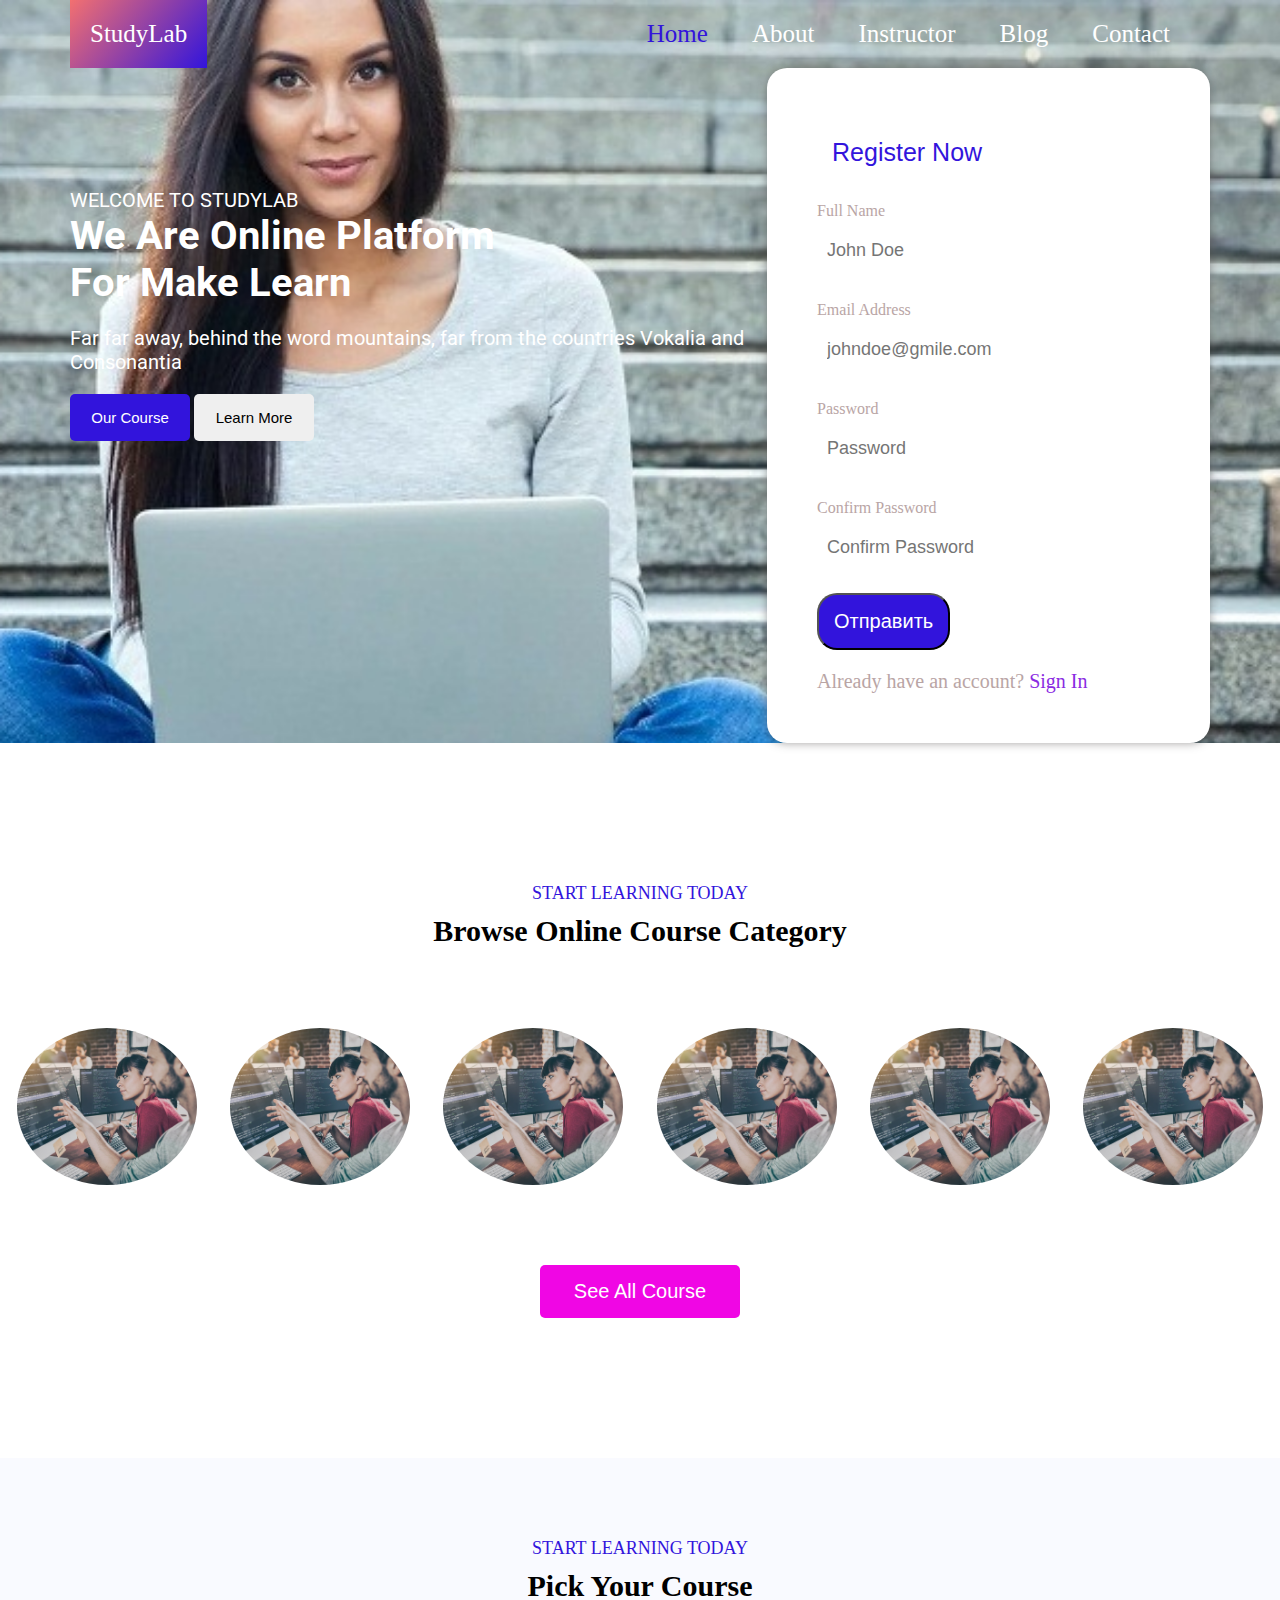
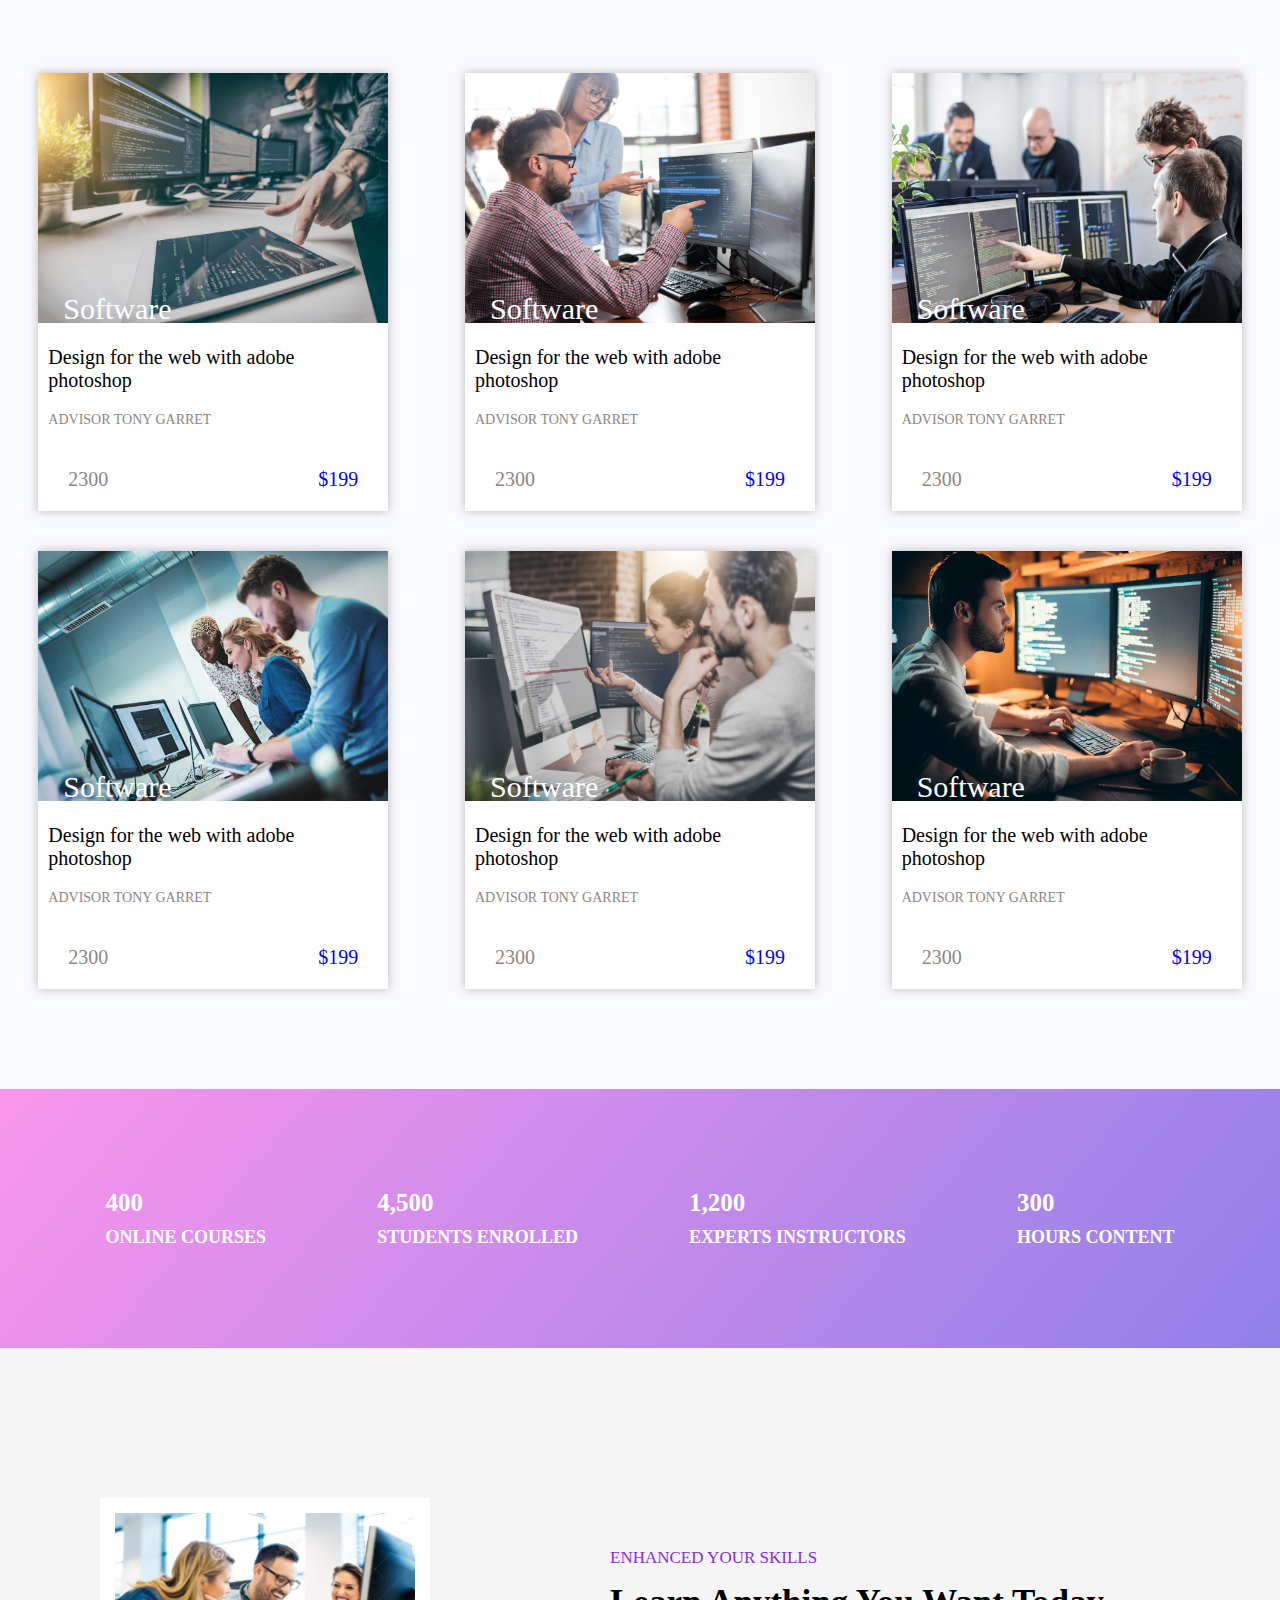
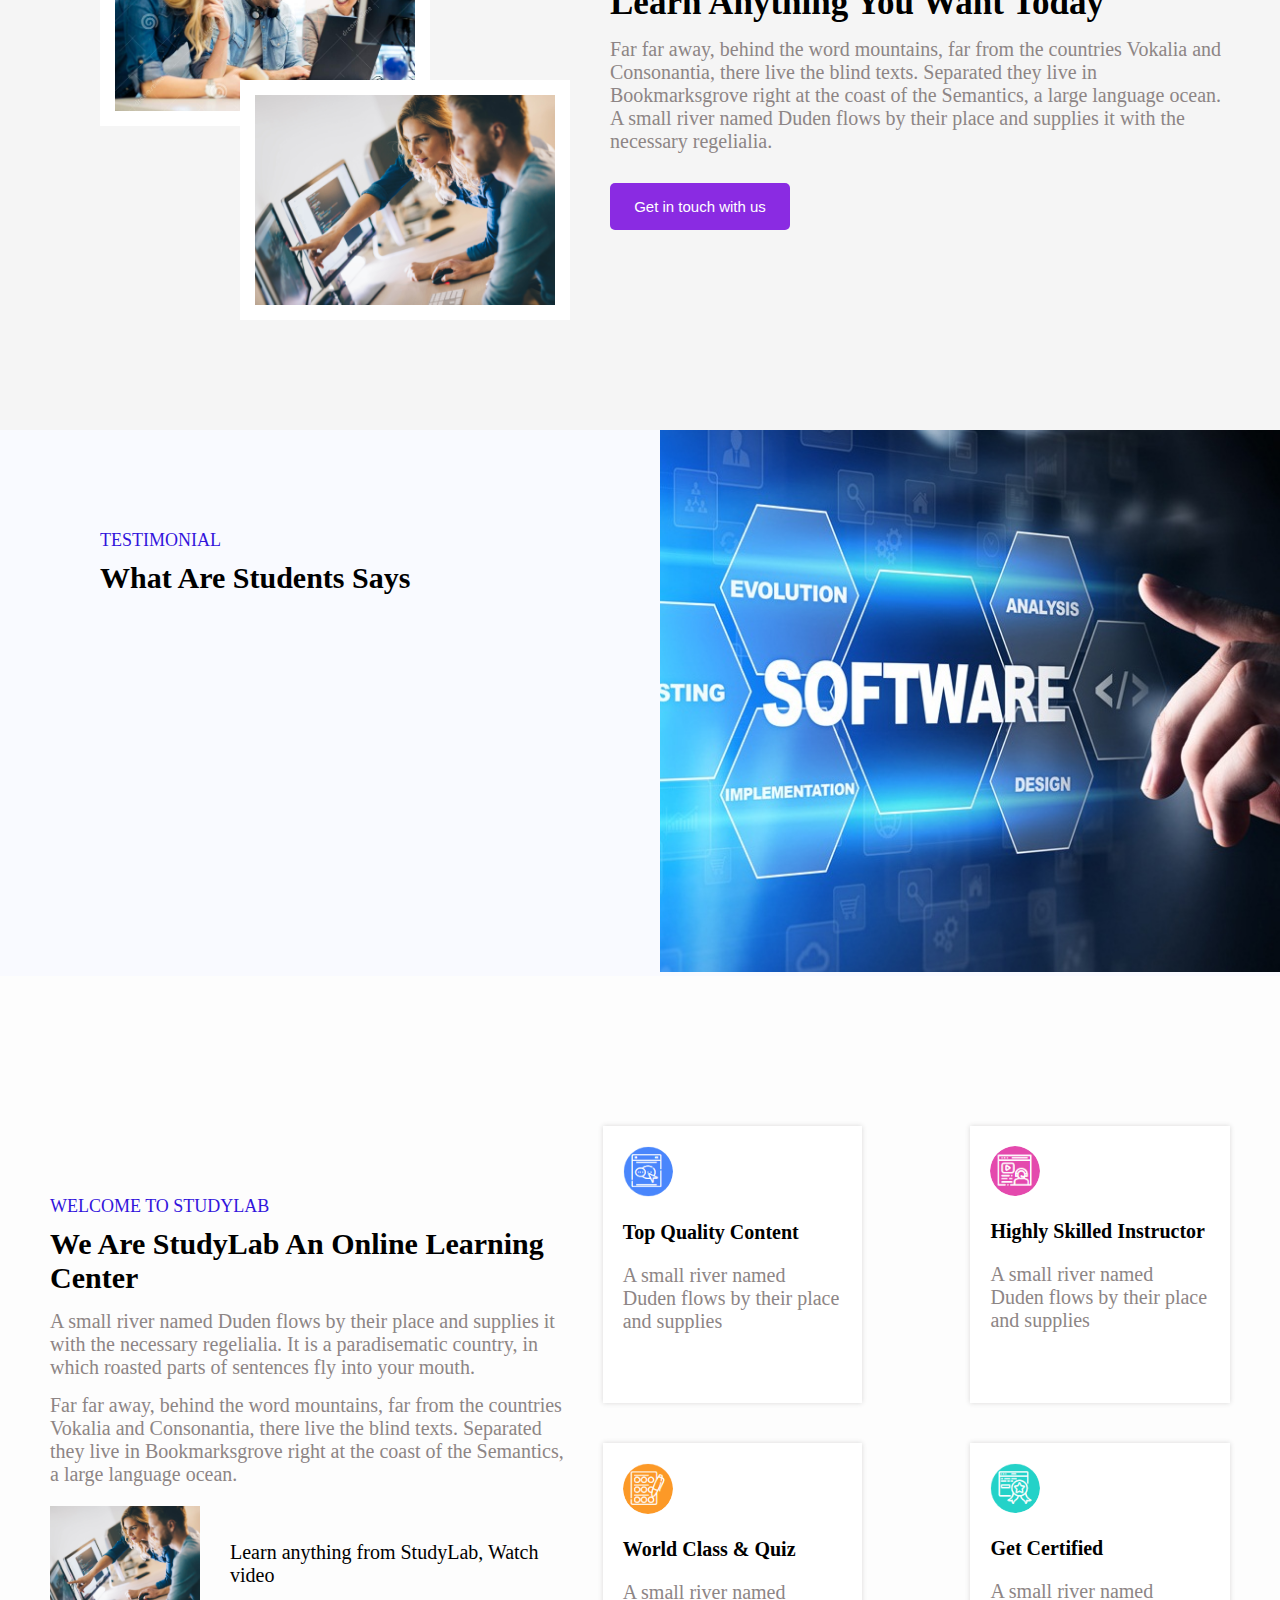
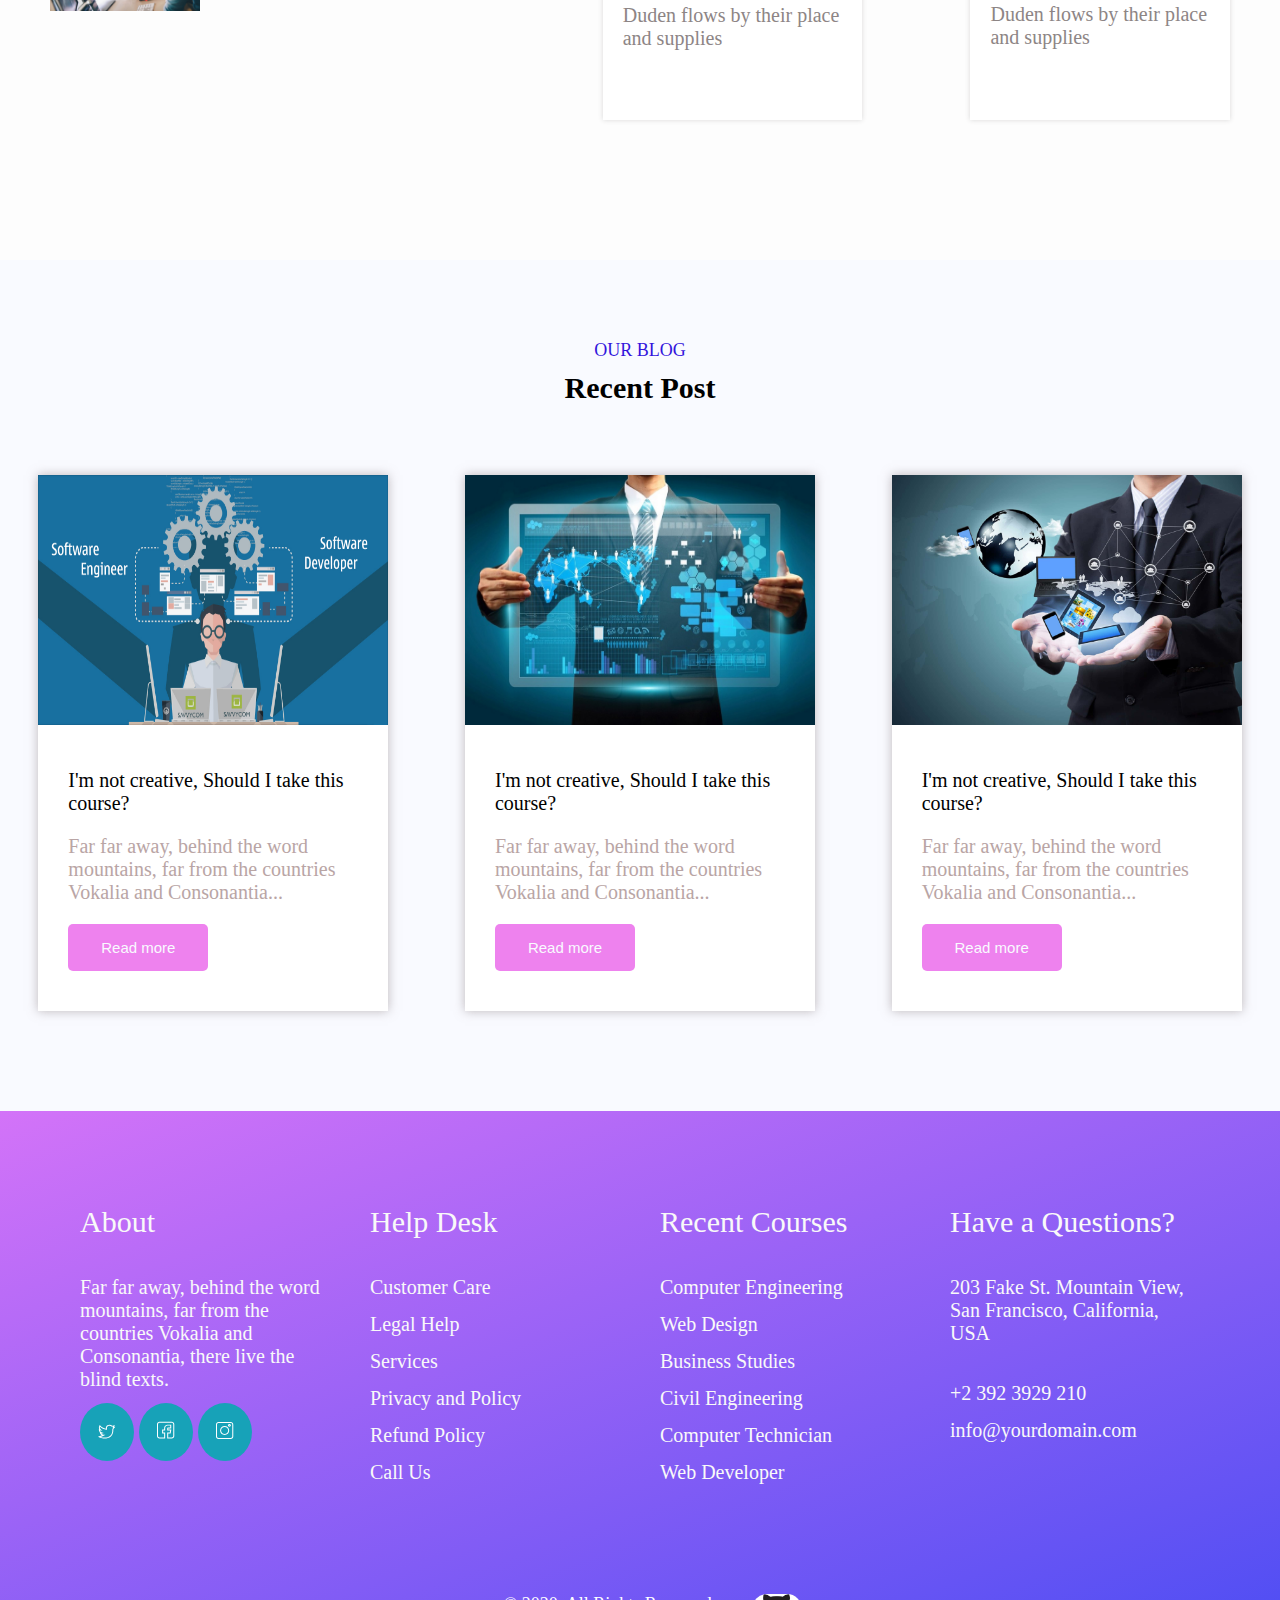
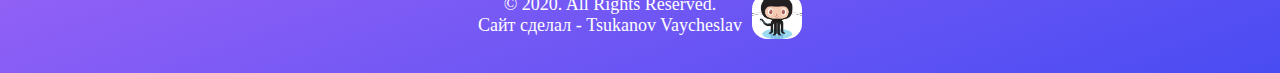
==== commit 4e977258: "Add files via upload" ====
--- a/index.html
+++ b/index.html
@@ -8,6 +8,23 @@
 		<title>Сайт - Software</title>
 
 	</head>
+
+	<!-- 
+			.container {
+				max-width: 1500px;
+				margin: auto;
+			}
+
+			.container {
+				max-width: 1300px;
+				margin: auto;
+			}
+			.container {
+				max-width: 992px;
+				margin: auto; 
+			}
+		 -->
+
 	<body>
 	<main class="container">
 		<section class="logo_header">
@@ -151,7 +168,6 @@
 				<p class="IT-sphere-information-pBold2">ONLINE COURSES</p>
 			</div>
 			<div>
-				<i class="fa fa-graduation-cap" aria-hidden="true"></i>
 				<p class="IT-sphere-information-pBold">4,500</p>
 				<p class="IT-sphere-information-pBold2">STUDENTS ENROLLED</p>
 			</div>
@@ -190,9 +206,10 @@
 			</div>
 		</section>
 
-		<section class="WELCOME-img-box">
+		<!-- <section class="WELCOME-img-box">
 			<div class="WELCOME-img">
-				<img src="img/WELCOME-img.png" alt="WELCOME-img">
+				<img class="WELCOME-img-big" src="img/WELCOME-img.png" alt="WELCOME-img">
+				<img class="WELCOME-img-mini" src="img/WELCOME-img-mini.png" alt="WELCOME-img">
 				
 				<div class="WELCOME-block-p">
 					<p class="WELCOME-block-p-bold">WE ARE STUDYLAB AN ONLINE LEARNING CENTER</p>
@@ -200,7 +217,7 @@
 					<button class="Enroll-New">Enroll New</button>
 				</div>
 			</div>
-		</section>
+		</section> -->
 
 		<!-- WELCOME TO STUDYLAB -->
 		<section class="welcome-to-studylab-box"> 
--- a/CSS/style.css
+++ b/CSS/style.css
@@ -5,8 +5,7 @@
 body {
   margin: 0px;
   padding: 0px;
-  background: url(logo.jpg)
-  no-repeat center center fixed;
+  background: url(logo.jpg) no-repeat center center fixed;
   -webkit-background-size: cover;
   -moz-background-size: cover;
   -o-background-size: cover;
@@ -336,7 +335,19 @@
 }
 .WELCOME-img { 
   text-align: center;
-  width: 100%;
+  width: 100%; 
+}
+.WELCOME-img img {
+  margin: auto;
+}
+
+
+.WELCOME-img-big {
+  display: block;
+}
+
+.WELCOME-img-mini {
+  display: none;
 }
 
 .WELCOME-block-p-bold { 
@@ -345,7 +356,7 @@
   padding-bottom: 10px;
 }
 
-.WELCOME-block-p {
+.WELCOME-block-p { border: solid 3px rgb(37, 255, 30);
   font-size: 25px;
   color: #fff;
   position: absolute;
@@ -791,13 +802,21 @@
   width: 100%;
 }
 
+.WELCOME-img-big {
+  display: block;
+}
+
+.WELCOME-img-mini {
+  display: none;
+}
+
 .WELCOME-block-p-bold { 
   font-weight: bold;
   font-size: 20px;
   padding-bottom: 10px;
 }
 
-.WELCOME-block-p {
+.WELCOME-block-p {border: solid 3px rgb(225, 228, 46);
   font-size: 20px;
   color: #fff;
   position: absolute;
@@ -959,30 +978,31 @@
 }
 
 /* Мобильные устройства */
-@media(max-width: 992px) {
-
+@media(max-width: 991px) {
+
+  body {
+    margin: 0px;
+    padding: 0px;
+    background: url(logo-mini.jpg)
+    no-repeat center center fixed;
+    -webkit-background-size: cover;
+    -moz-background-size: cover;
+    -o-background-size: cover;
+    background-size: cover;
+  }
+
+  
   .container {
-    max-width: 992px;
-    margin: auto;
+    max-width: 991px;
+    margin: auto; 
   }
   
   h1 {
-    font-size: 70px;
+    font-size: 85px;
     font-family: 'Fahkwang', sans-serif;
     font-family: 'Roboto', sans-serif;
   }
-  a {
-    text-decoration: none;
-    color: #fff;
-  }
-  b {
-    font-size: 20px;
-  }
-  
-  .color-p {
-    color: #8d8585;
-  }
-  
+
   .logoStudyLab {
     padding: 30px;
     font-size: 28px;
@@ -1001,30 +1021,31 @@
     justify-content: space-between; */
     flex-direction: row;
     flex-wrap: wrap;
-    width: 100%;
+    width: 90%;
     color: #fff;
     margin: 0px 70px;
   }
   
-  .header-info {
-    margin-top: 70px;
+  .header-info { 
+    margin-top: 600px;
+    margin-bottom: 600px;
   }
   
   .header-p {
-    font-size: 30px;
+    font-size: 60px;
     font-family: 'Fahkwang', sans-serif;
     font-family: 'Roboto', sans-serif;
-    padding: 22px 0px;
-  }
-  
-  button { 
-    padding: 18px;
-    width: 140px;
-    font-size: 18px;
+    padding: 52px 0px;
+  }
+  
+  button {
+    margin: 100px 0px 0px 10px;
+    padding: 40px;
+    width: 350px;
+    font-size: 45px;
     border-radius: 5px;
     border: 0;
     cursor: pointer;
-    margin-bottom: 50px;
   }
   
   .Our-Course-butt {
@@ -1034,53 +1055,54 @@
   
   
   .form-to-fill { 
+    margin-bottom: 50px;
     border-radius: 20px;
     background: #Fff;
-    width: 100%;
-    height: 60%;
-    padding: 50px;
+    width: 90%;
+    height: 100%;
+    padding: 30px; 
     box-shadow: 0 0 10px rgba(70, 66, 66, 0.5);
   }
-  
-  
+ 
   .Register-Now {
     color: #3214dc !important;
-    font-size: 25px;
-    padding: 15px;
+    font-size: 75px;
+    padding: 35px;
     font-family: sans-serif;
   }
   .form-to-fill-mini p {
     color: #b9a5a5;
-    padding-top: 20px;
+    padding-top: 50px;
+    font-size: 50px;
   }
   
   .input {
-    padding: 20px 10px;
-    width: 80%;
-    border-radius: 20px;
+    padding: 50px 10px;
+    width: 100%;
+    border-radius: 40px;
     border: 0;
-    font-size: 18px;
+    font-size: 60px;
   }
   
   .link-p {
-    font-size: 20px; 
+    font-size: 50px; 
     display: flex;
   }
   .entrance-btn {
     background: #3214dc;
     color: #fff;
-    padding: 20px;
+    padding: 30px;
     border-radius: 20px;
     margin-top: 15px;
     cursor: pointer;
-    font-size: 20px;
+    font-size: 50px;
   }
   
   
   
   /* ---Browse Online Course Category---------- */
   .IT-sphere-box {
-    padding: 140px 0px;
+    padding: 100px 0px;
     background: #fff;
     text-align: center;
     color: #000;
@@ -1090,21 +1112,21 @@
     color: #3214dc;
   }
   .IT-sphere2 { 
-    font-size: 40px;
+    font-size: 75px;
     font-weight: bold;
     padding-top: 10px;
   }
   
   .IT-sphere-img {
-    display: flex;
-    justify-content: space-around;
-  
-    /* flex-direction: row;
-    flex-wrap: wrap; */
+    /* display: flex;
+    justify-content: space-around; */
+  
+    flex-direction: row;
+    flex-wrap: wrap;
   }
   
   .IT-sphere-img img{
-    width: 220px;
+    width: 520px;
     border-radius: 50%;
     padding: 80px 0px;
   }
@@ -1113,8 +1135,8 @@
   .See-All-Course-btn {
     background: #f006e4;
     color: #fff;
-    font-size: 25px;
-    width: 230px;
+    font-size: 45px;
+    width: 400px;
     cursor: pointer;
   }
   
@@ -1127,36 +1149,36 @@
   }
   .sphere-cards {
     margin-top: 50px;
-    display: flex;
-    justify-content: space-around;
+    /* display: flex;
+    justify-content: space-around; */
    
     flex-direction: row;
     flex-wrap: wrap;
   }
   .IT-sphere-card {
     margin: 20px;
-    width: 450px;
+    width: 750px;
     background: rgb(255, 255, 255);
     box-shadow: 0 0 10px rgba(129, 118, 118, 0.5);
     cursor: pointer;
   }
   .IT-sphere-card img {
-    width: 450px;
-    height: 350px;
+    width: 750px;
+    height: 550px;
   }
   .Software-p { 
     color: rgb(255, 255, 255);
-    margin-top: -45px !important;
-    margin-left: 25px !important;
-    font-size: 40px !important;
+    margin-top: -65px !important;
+    margin-left: 35px !important;
+    font-size: 60px !important;
   }
   .IT-sphere-card p {
     margin: 40px 10px;
-    font-size: 40px;
+    font-size: 50px;
     text-align: left;
   }
   .IT-sphere-card-p {
-    font-size: 25px !important;
+    font-size: 35px !important;
     margin: 20px 10px;
     color: #8d8585;
   }
@@ -1170,23 +1192,27 @@
   .IT-sphere-information {
     padding-top: 100px;
     padding-bottom: 100px;
-    display: flex;
-    justify-content: space-around;
-  
+    /* display: flex;
+    justify-content: space-around; */
+    text-align: center;
     flex-direction: row;
     flex-wrap: wrap;
   
     background: linear-gradient(130deg, #fa95ec, #9080e9); /* градиент */
   }
+  .IT-sphere-information div {
+    width: 600px;
+    padding-top: 30px;
+  }
   
   .IT-sphere-information-pBold {
-    font-size: 55px;
+    font-size: 75px;
     font-weight: bold;
     color: #fff;
   }
   
   .IT-sphere-information-pBold2 {
-    font-size: 25px;
+    font-size: 35px;
     font-weight: bold;
     color: #fff;
     padding-top: 10px;
@@ -1195,12 +1221,12 @@
   
   /* ------enhance your skills-------------- */
   .enhance-your-skills-box {
-    padding: 150px 50px 340px 100px;
-    display: flex;
-    justify-content: space-between;
-    background: whitesmoke;
-    /* flex-direction: row;
-    flex-wrap: wrap; */
+    padding: 100px 50px 100px 50px;
+    /* display: flex;
+    justify-content: space-between; */
+    background: whitesmoke; 
+    flex-direction: row;
+    flex-wrap: wrap;
   }
   .enhance-your-skills img {
     width: 500px;
@@ -1209,61 +1235,65 @@
   
   .enhance-your-skills-img {
     position: absolute;
-    left: 15pc;
+    left: 24pc;
     right: 0;
-    top: 255pc;
+    top: 1013pc;
     bottom: 0;
   }
   
   .enhance-your-skills-info {
-    padding: 80px 0px 0px 180px;
+    padding: 360px 0px 0px 0px;
   }
   
   .enhance-your-skills-logo-p {
     color: blueviolet; 
-    font-size: 30px;
+    font-size: 40px;
   }
   
   .enhance-your-skills-info-bold {
     font-weight: bold;
-    font-size: 45px;
+    font-size: 55px;
     padding: 15px 0px;
   }
   .enhance-your-skills-info-p {
     color: #8d8585;
-    font-size: 30px;
+    font-size: 40px;
   }
   
   .enhance-your-skills-butt {
     margin-top: 70px;
     background: blueviolet;
-    width: 280px;
+    width: 350px;
     color: #fff;
-    font-size: 25px;
+    font-size: 30px;
   }
   
   /* -------what-Are-Students-Says------/////------- */
   .what-Are-Students-Says-box {
-    display: flex;
-    justify-content: space-between;
+    /* display: flex;
+    justify-content: space-between; */
     background: #f9faff;
-    /* flex-direction: row;
-    flex-wrap: wrap; */
+    flex-direction: row;
+    flex-wrap: wrap;
   }
   
   .what-Are-Students-Says1  {
-    width: 50%;
+    width: 100%;
     padding: 100px 50px 0px 100px;
   }
+  .what-Are-Students-Says1 p {
+    font-size: 70px;
+  }
   
   .what-Are-Students-Says2  {
-    width: 50%;
-    text-align: right;
+    width: 0%;
+    text-align: center;
   
   }
   
   .what-Are-Students-Says2 img {
-    width: 620px;
+    display: none;
+    width: 520px;
   }
   
   /* -------welcome-to-studylab------------- */
@@ -1271,11 +1301,18 @@
     background: rgb(253, 253, 253);
     padding: 100px 50px 0px 50px;
   }
-  .WELCOME-img { 
+  .WELCOME-img img{
     text-align: center;
-    width: 100%;
-  }
-  
+    width: 100%; 
+  }
+  
+  .WELCOME-img-big {
+    display: none;
+  }
+
+  .WELCOME-img-mini {
+    display: block;
+  }
   .WELCOME-block-p-bold { 
     font-weight: bold;
     font-size: 25px;
@@ -1283,123 +1320,131 @@
   }
   
   .WELCOME-block-p {
-    font-size: 25px;
+    width: 830px;
+    font-size: 22px; border: solid 3px rgb(248, 13, 197);
     color: #fff;
     position: absolute;
-    top: 340pc;
-    left: 21pc;
+    top: 1130pc;
+    left: 5pc;
   }
   .Enroll-New {
-    margin-top: 20px;
+    margin-top: 30px;
     background: cornflowerblue;
     color: #fff;
     width: 200px;
-    font-size: 25px;
+    font-size: 24px;
   }
   
   .welcome-to-studylab-box {
     padding: 150px 50px 100px 50px;
-    display: flex;
-    justify-content: space-between;
+    /* display: flex;
+    justify-content: space-between; */
     background: rgb(253, 253, 253);
-    /* flex-direction: row;
-    flex-wrap: wrap; */
+    flex-direction: row;
+    flex-wrap: wrap;
   }
   
   .welcome-to-studylab {
-    width: 50%;
+    width: 100%;
   }
   .studylab1 {
     padding-top: 70px;
   }
   .study-p {
-    margin-top: 15px;
-    font-size: 28px;
+    margin-top: 20px;
+    font-size: 50px;
   }
   
   .welcome-to-studylab-img-p {
     display: flex;
-    margin-top: 30px;
+    margin-top: 50px;
   }
   .welcome-to-studylab-img-p img {
-    width: 200px;
+    width: 250px;
   }
   .welcome-to-studylab-img-p p { 
-    margin-top: 35px;
-    font-size: 30px;
+    margin-top: 45px;
+    font-size: 50px;
     margin-left: 30px;
   }
   
   .welcome-to-studylab-cards {
-    width: 60%;
-    padding-left: 30px;
+    width: 100%;
+    padding-left: 0px;
+    /* display: flex;
+    justify-content: space-between; */
+    flex-direction: row;
+    flex-wrap: wrap;
+  }
+  
+  .studylab-card {
+    margin: 50px 0px 50px 0px;
+    padding: 20px;
+    width: 100%;
+    background: #fff;
+    box-shadow: 0 0 5px rgba(70, 66, 66, 0.2);
+  }
+  
+  .studylab-card img{
+    width: 150px;
+    border-radius: 50%;
+  }
+  .studylab-card-bold {
+    font-weight: bold;
+    font-size: 50px;
+  }
+  .studylab-card-p {
+    padding-top: 30px;
+    padding-bottom: 50px;
+    font-size: 50px;
+    color: #8d8585; 
+  }
+  
+  /* -----------OUR BLOG--------- */
+  .our-blog-text {
+    padding: 10px;
+    text-align: left;
+  }
+  .our-blog-text div {
+    padding-left: 10px; 
+  }
+  .our-blog {
+    font-size: 60px !important;
+    color: #b9a5a5;
+  }
+  .our-blog-Read-more {
+    margin: auto;
+    margin-bottom: 20px;
+    width: 400px;
+    font-size: 40px;
+    background: violet;
+    color: #f9faff;
+  }
+  
+  /* -------------- */
+  /* footer */
+  footer {
+  
+    background: linear-gradient(160deg, #d373f8, #494cf3); /*градиент*/
+  }
+  .footer-box {
+    padding: 80px;
     display: flex;
     justify-content: space-between;
     flex-direction: row;
     flex-wrap: wrap;
-  }
-  
-  .studylab-card {
-    margin-bottom: 20px;
-    padding: 20px;
-    width: 35%;
-    background: #fff;
-    box-shadow: 0 0 5px rgba(70, 66, 66, 0.2);
-  }
-  
-  .studylab-card img{
-    width: 100px;
-    border-radius: 50%;
-  }
-  .studylab-card-bold {
-    font-weight: bold;
-    font-size: 28px;
-  }
-  .studylab-card-p {
-    padding-top: 20px;
-    padding-bottom: 50px;
-    font-size: 30px;
-    color: #8d8585;
-  }
-  
-  /* -----------OUR BLOG--------- */
-  .our-blog-text {
-    padding: 10px;
-    text-align: left;
-  }
-  .our-blog-text div {
-    padding-left: 10px;
-  }
-  .our-blog {
-    font-size: 30px !important;
-    color: #b9a5a5;
-  }
-  .our-blog-Read-more {
-    margin-bottom: 20px;
-    width: 200px;
-    font-size: 25px;
-    background: violet;
-    color: #f9faff;
-  }
-  
-  /* -------------- */
-  /* footer */
-  footer {
-  
-    background: linear-gradient(160deg, #d373f8, #494cf3); /*градиент*/
-  }
-  .footer-box { 
-    padding: 80px;
-    display: flex;
-    justify-content: space-between;
-    /* flex-direction: row;
-    flex-wrap: wrap; */
     color: #f7f7f7;
   }
   
+  .footer-menu-text {
+    font-size: 60px;
+    color: #fff;
+  }
+
   .footer-box-menu {
-    font-size: 25px;
-    width: 250px;
+    margin-top: 80px;
+    font-size: 40px;
+    width: 650px;
     /* display: flex;
     justify-content: space-between; */
     flex-direction: row;
@@ -1415,15 +1460,7 @@
     border-radius: 50%;
     background: #17a2b8;
   }
-  .footer-menu-text {
-    font-size: 30px;
-    color: #fff;
-  }
-  
-  .footer-box-menu p {
-    margin-top: 20px;
-  }
-  
+
   
   .foot  {
     text-align: center;
@@ -1434,12 +1471,13 @@
     color: #fff;
   }
   .foot p {
-    font-size: 25px;
+    font-size: 35px;
   }
   .foot a img {
     border-radius: 15px;
-    margin-left: 20px;
-  }
-  
-
-}
+    margin-left: 25px;
+    width: 90px;
+  }
+  
+
+}
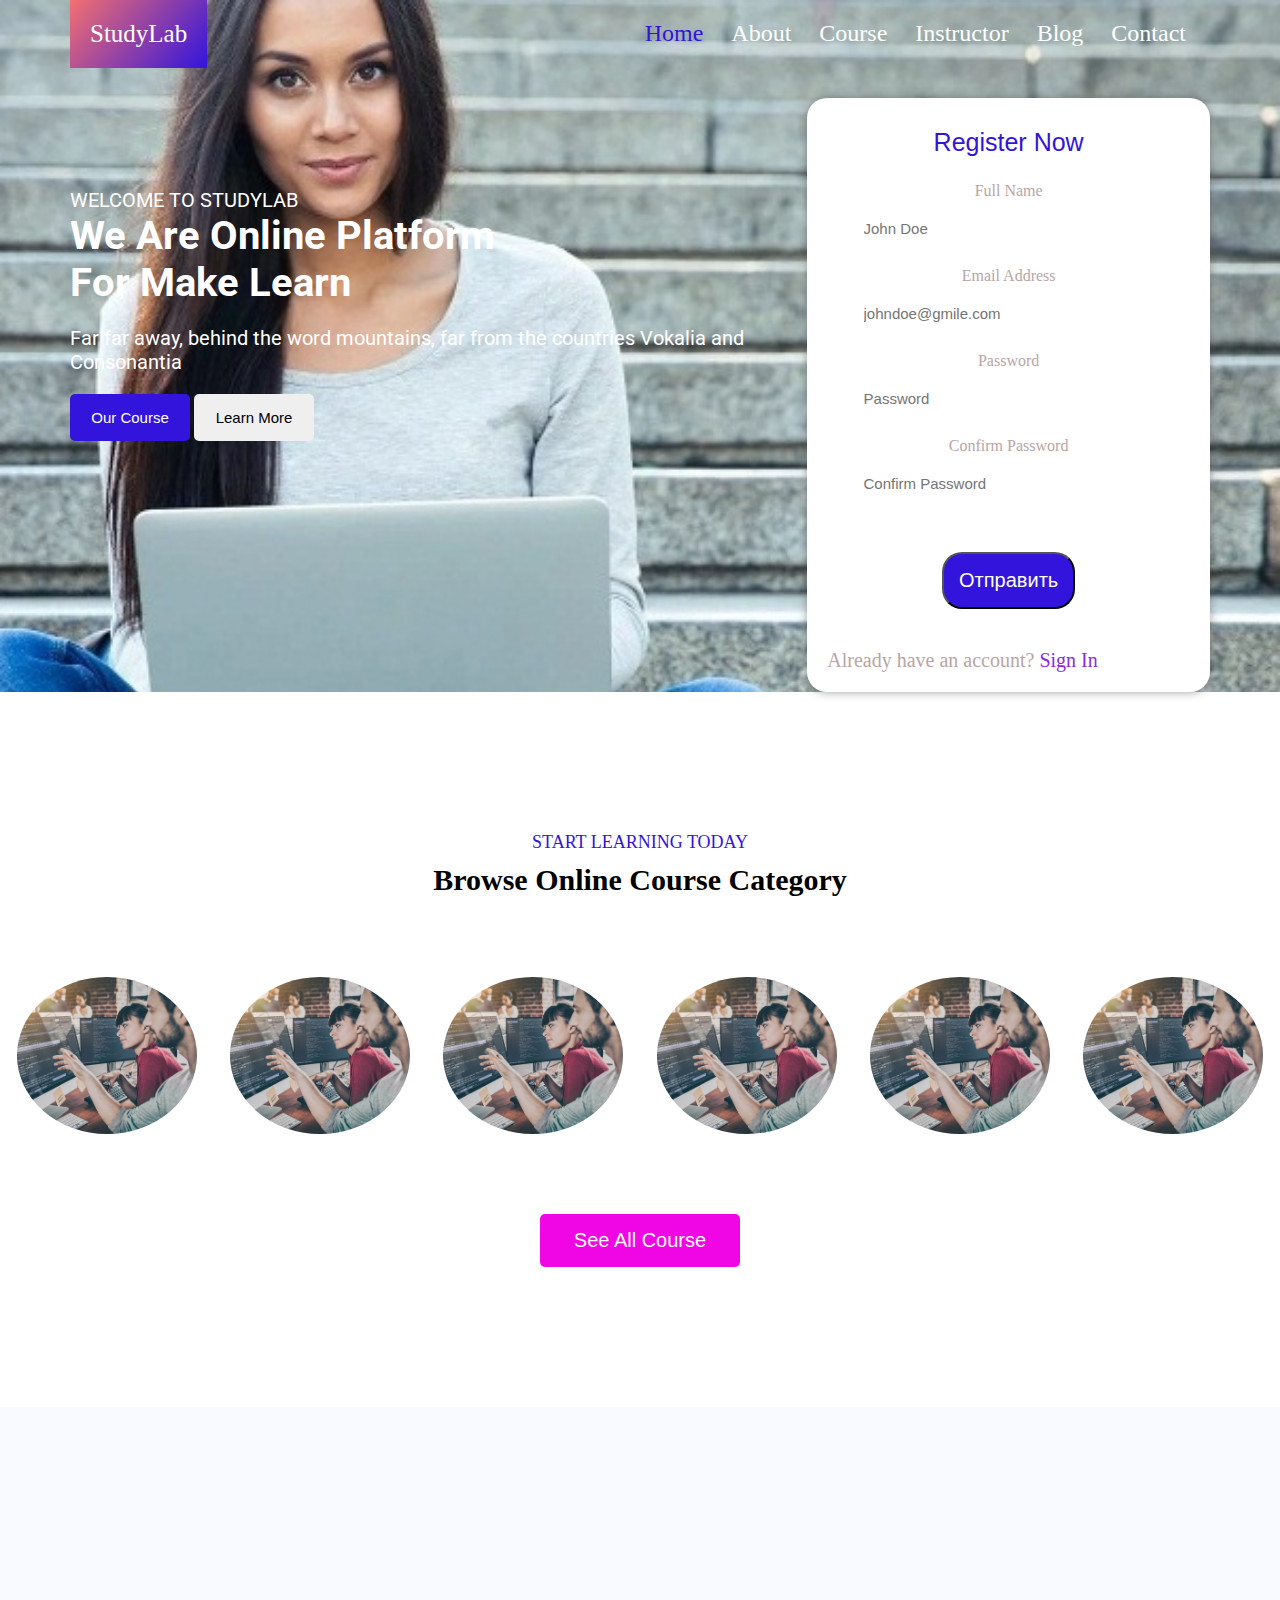
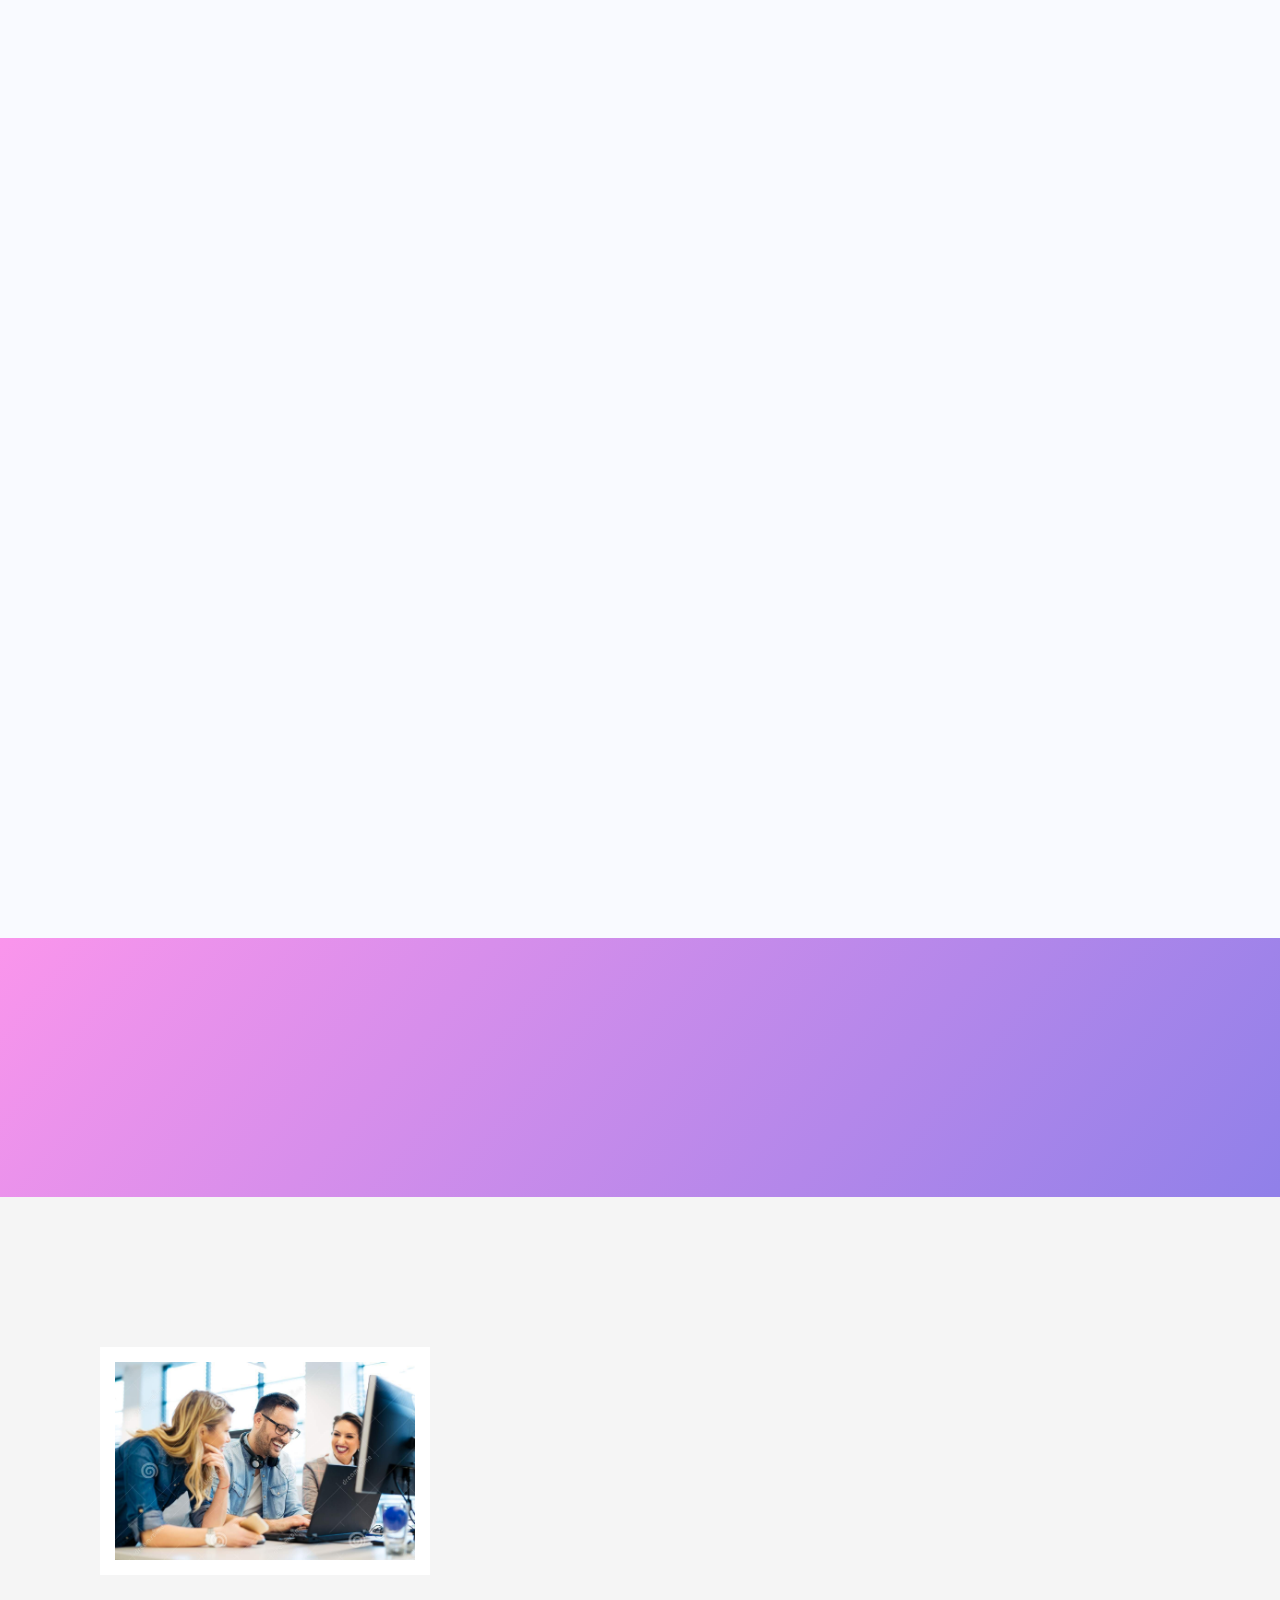
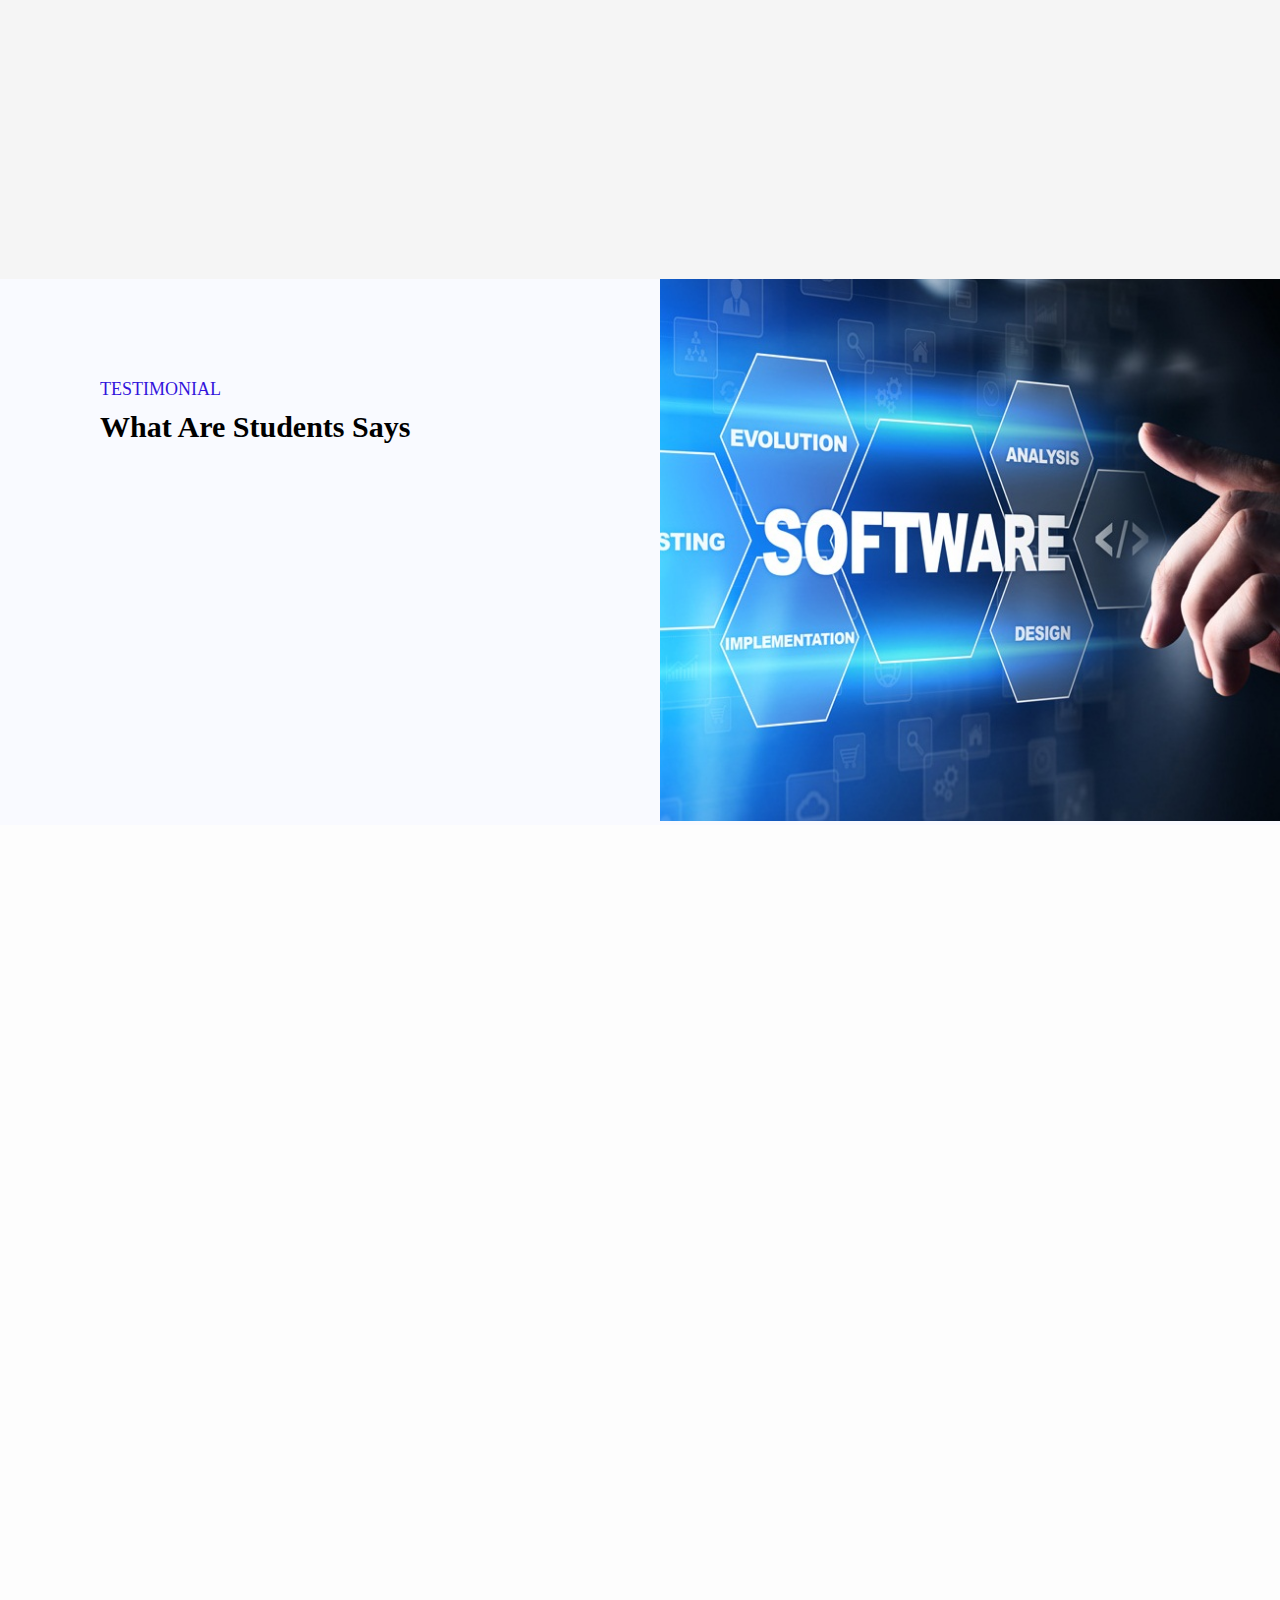
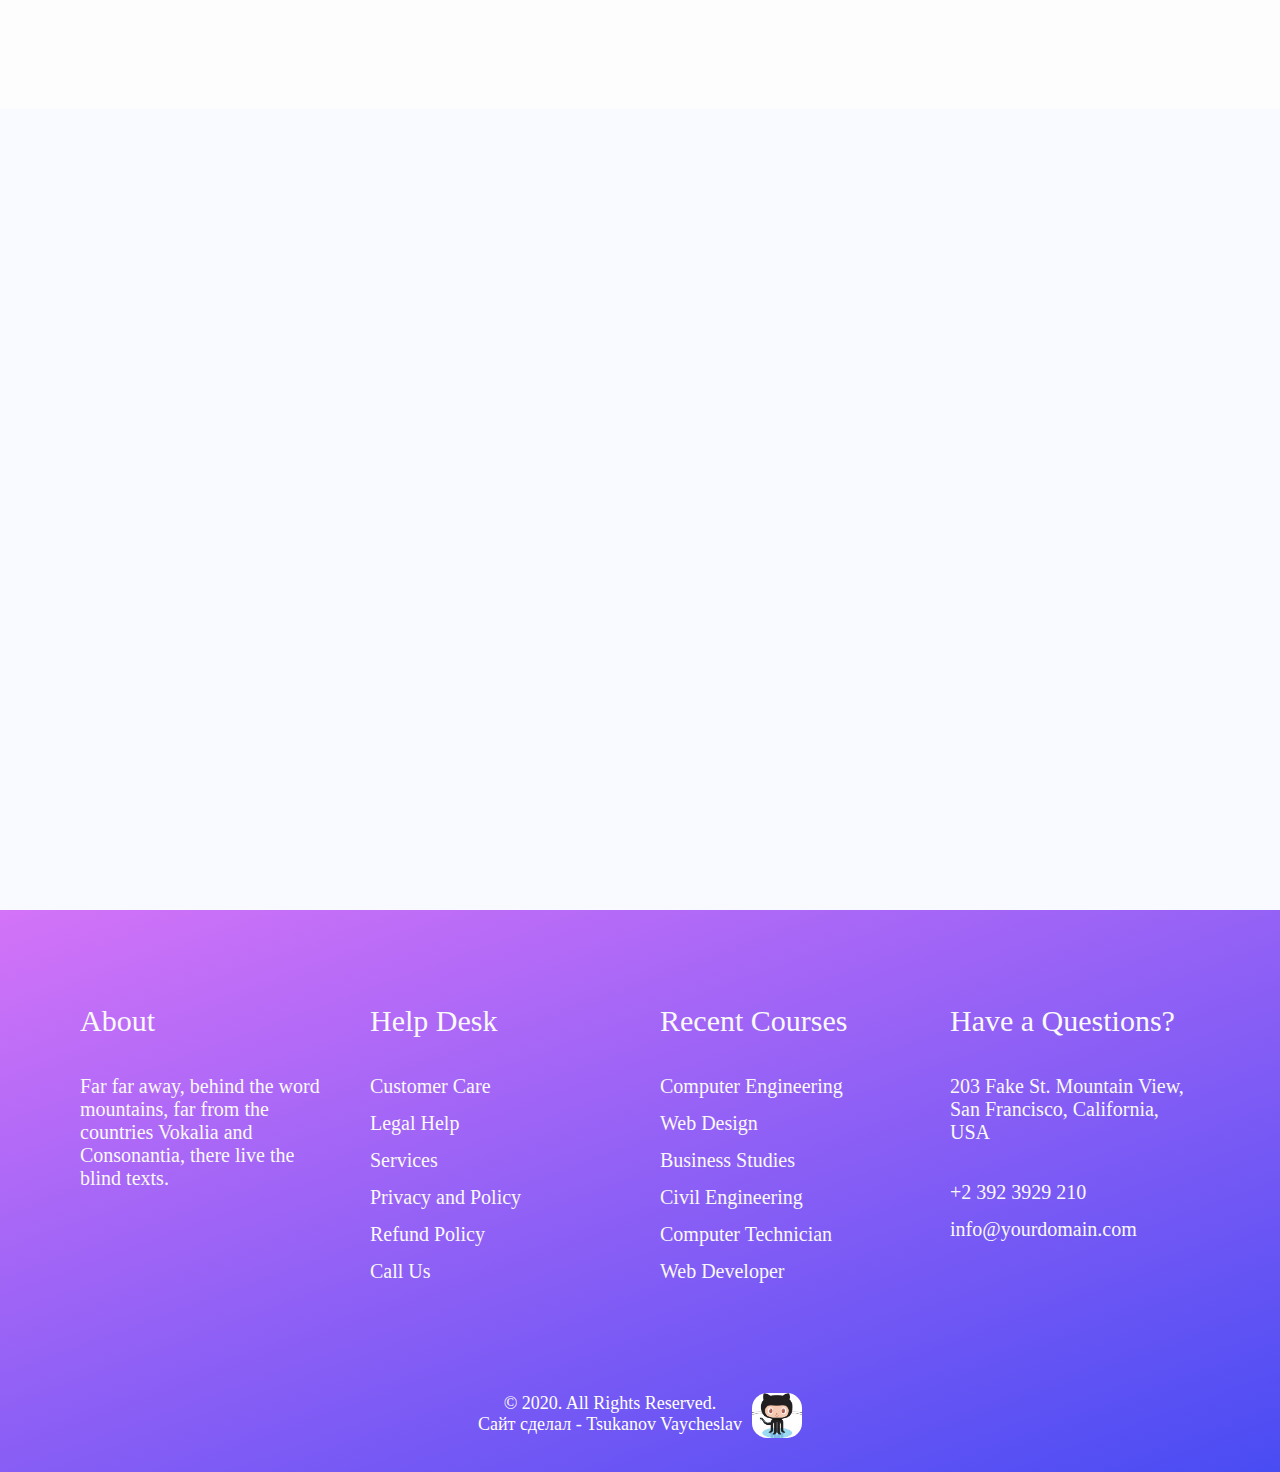
==== commit 478b50ed: "Added new sites" ====
--- a/index.html
+++ b/index.html
@@ -3,7 +3,8 @@
 	<head>
 		<meta charset="utf-8">
 		<link href="https://fonts.googleapis.com/css2?family=Fahkwang&family=Roboto&display=swap" rel="stylesheet">
-		  <link rel="shortcut icon" href="img/SL-logo.png"><!-- icon -->
+		<link rel="shortcut icon" href="img/SL-logo.png"><!-- icon -->
+		<link rel="stylesheet" href="css/animate.min.css">
 		<link rel="stylesheet" href="CSS/style.css">
 		<title>Сайт - Software</title>
 
@@ -30,16 +31,17 @@
 		<section class="logo_header">
 			<p class="logoStudyLab">StudyLab</p>
 			<div class="a_menu">
-				<a class="a_menu-home" href="#">Home</a>
-				<a href="#">About</a>
-				<a href="#">Instructor</a>
-				<a href="#">Blog</a>
-				<a href="#">Contact</a>
+				<a class="a_menu-home" href="index.html">Home</a>
+				<a href="About.html">About</a>
+				<a href="#">Course</a>
+				<a href="Instructor/instructor.html">Instructor</a>
+				<a href="Our Blog.html">Blog</a>
+				<a href="Contact.html">Contact</a>
 			</div>
 		</section>
 
 		<header>
-		<div class="header-info">
+		<div class="header-info wow fadeInUp"  data-wow-delay="0.1s">
 			<p class="header-p">WELCOME TO STUDYLAB</p>
 			<h1>We Are Online Platform <br>
 				For Make Learn
@@ -70,7 +72,7 @@
 		<!-- Browse Online Course Category -->
 		<section class="IT-sphere-box">
 			
-			<div class="IT-sphere">
+			<div class="IT-sphere wow fadeInUp"  data-wow-delay="0.1s">
 				<p class="IT-sphere1">START LEARNING TODAY</p>
 				<p class="IT-sphere2">Browse Online Course Category</p>
 			</div>
@@ -89,14 +91,14 @@
 		<!-- Pick Your Course -->
 		<section class="IT-sphere-box-cards">
 			
-			<div class="IT-sphere">
+			<div class="IT-sphere wow fadeInUp"  data-wow-delay="0.1s">
 				<p class="IT-sphere1">START LEARNING TODAY</p>
 				<p class="IT-sphere2">Pick Your Course</p>
 			</div>
 
 			<div class="IT-sphere-cards">
 				<div class="sphere-cards">
-					<div class="IT-sphere-card">
+					<div class="IT-sphere-card wow fadeInUp"  data-wow-delay="0.1s">
 						<img src="img/card-img1.png" alt="card-img1">
 						<p class="Software-p">Software</p>
 						<p>Design for the web with adobe photoshop</p>
@@ -106,7 +108,7 @@
 							<p style="color: blue;">$199</p>
 						</div>
 					</div>
-					<div class="IT-sphere-card">
+					<div class="IT-sphere-card wow fadeInUp"  data-wow-delay="0.2s">
 						<img src="img/card-img2.png" alt="card-img2">
 						<p class="Software-p">Software</p>
 						<p>Design for the web with adobe photoshop</p>
@@ -116,7 +118,7 @@
 							<p style="color: blue;">$199</p>
 						</div>
 					</div>
-					<div class="IT-sphere-card">
+					<div class="IT-sphere-card wow fadeInUp"  data-wow-delay="0.3s">
 						<img src="img/card-img3.png" alt="card-img3">
 						<p class="Software-p">Software</p>
 						<p>Design for the web with adobe photoshop</p>
@@ -126,7 +128,7 @@
 							<p style="color: blue;">$199</p>
 						</div>
 					</div>
-					<div class="IT-sphere-card">
+					<div class="IT-sphere-card wow fadeInUp"  data-wow-delay="0.1s">
 						<img src="img/card-img4.png" alt="card-img4">
 						<p class="Software-p">Software</p>
 						<p>Design for the web with adobe photoshop</p>
@@ -136,7 +138,7 @@
 							<p style="color: blue;">$199</p>
 						</div>
 					</div>
-					<div class="IT-sphere-card">
+					<div class="IT-sphere-card wow fadeInUp"  data-wow-delay="0.2s">
 						<img src="img/card-img6.png" alt="card-img5">
 						<p class="Software-p">Software</p>
 						<p>Design for the web with adobe photoshop</p>
@@ -146,7 +148,7 @@
 							<p style="color: blue;">$199</p>
 						</div>
 					</div>
-					<div class="IT-sphere-card">
+					<div class="IT-sphere-card wow fadeInUp"  data-wow-delay="0.3s">
 						<img src="img/card-img5.png" alt="card-img6">
 						<p class="Software-p">Software</p>
 						<p>Design for the web with adobe photoshop</p>
@@ -157,25 +159,25 @@
 						</div>
 					</div>
 				</div>
-				</div>
+			</div>
 
 		</section>
 
 		<!-- IT-sphere-information -->
 		<section class="IT-sphere-information">
-			<div>
+			<div class="wow fadeInUp"  data-wow-delay="0.1s">
 				<p class="IT-sphere-information-pBold">400</p>
 				<p class="IT-sphere-information-pBold2">ONLINE COURSES</p>
 			</div>
-			<div>
+			<div class="wow fadeInUp"  data-wow-delay="0.3s">
 				<p class="IT-sphere-information-pBold">4,500</p>
 				<p class="IT-sphere-information-pBold2">STUDENTS ENROLLED</p>
 			</div>
-			<div>
+			<div class="wow fadeInUp"  data-wow-delay="0.5s">
 				<p class="IT-sphere-information-pBold">1,200</p>
 				<p class="IT-sphere-information-pBold2">EXPERTS INSTRUCTORS</p>
 			</div>
-			<div>
+			<div class="wow fadeInUp"  data-wow-delay="0.7s">
 				<p class="IT-sphere-information-pBold">300</p>
 				<p class="IT-sphere-information-pBold2">HOURS CONTENT</p>
 			</div>
@@ -185,9 +187,9 @@
 		<section class="enhance-your-skills-box">
 			<div class="enhance-your-skills">
 				<img src="img/it1.jpg" alt="">
-				<img class="enhance-your-skills-img" src="img/it2.jpg" alt="">
-			</div>
-			<div class="enhance-your-skills-info">
+				<!-- <img class="enhance-your-skills-img" src="img/it2.jpg" alt=""> -->
+			</div>
+			<div class="enhance-your-skills-info wow fadeInUp"  data-wow-delay="0.1s">
 				<p class="enhance-your-skills-logo-p">ENHANCED YOUR SKILLS</p>
 				<p class="enhance-your-skills-info-bold">Learn Anything You Want Today</p>
 				<p class="enhance-your-skills-info-p">Far far away, behind the word mountains, far from the countries Vokalia and Consonantia, there live the blind texts. Separated they live in Bookmarksgrove right at the coast of the Semantics, a large language ocean. A small river named Duden flows by their place and supplies it with the necessary regelialia.</p>
@@ -221,7 +223,7 @@
 
 		<!-- WELCOME TO STUDYLAB -->
 		<section class="welcome-to-studylab-box"> 
-			<div class="welcome-to-studylab studylab1">
+			<div class="welcome-to-studylab studylab1 wow fadeInUp"  data-wow-delay="0.1s">
 				<p class="IT-sphere1">WELCOME TO STUDYLAB</p>
 				<p class="IT-sphere2">We Are StudyLab An Online Learning Center</p>
 				
@@ -234,22 +236,22 @@
 				</div>
 			</div>
 			<div class="welcome-to-studylab-cards">
-				<div class="studylab-card">
+				<div class="studylab-card wow fadeInUp"  data-wow-delay="0.2s">
 					<img src="img/studylab-card-icon1.png" alt="">
 					<p class="studylab-card-bold">Top Quality Content</p>
 					<p class="studylab-card-p">A small river named Duden flows by their place and supplies</p>
 				</div>
-				<div class="studylab-card">
+				<div class="studylab-card wow fadeInUp"  data-wow-delay="0.2s">
 					<img src="img/studylab-card-icon2.png" alt="">
 					<p class="studylab-card-bold">Highly Skilled Instructor</p>
 					<p class="studylab-card-p">A small river named Duden flows by their place and supplies</p>
 				</div>
-				<div class="studylab-card">
+				<div class="studylab-card wow fadeInUp"  data-wow-delay="0.4s">
 					<img src="img/studylab-card-icon3.png" alt="">
 					<p class="studylab-card-bold">World Class & Quiz</p>
 					<p class="studylab-card-p">A small river named Duden flows by their place and supplies</p>
 				</div>
-				<div class="studylab-card">
+				<div class="studylab-card wow fadeInUp"  data-wow-delay="0.4s">
 					<img src="img/studylab-card-icon4.png" alt="">
 					<p class="studylab-card-bold">Get Certified</p>
 					<p class="studylab-card-p">A small river named Duden flows by their place and supplies</p>
@@ -260,13 +262,13 @@
 		<!-- OUR BLOG -->
 		<section class="IT-sphere-box-cards">
 			
-			<div class="IT-sphere">
+			<div class="IT-sphere wow fadeInUp"  data-wow-delay="0.1s">
 				<p class="IT-sphere1">OUR BLOG</p>
 				<p class="IT-sphere2">Recent Post</p>
 			</div>
 
 			<div class="sphere-cards">
-				<div class="IT-sphere-card">
+				<div class="IT-sphere-card wow fadeInUp"  data-wow-delay="0.1s">
 					<img src="img/Software Engineer1.png" alt="Software Engineer1">
 					
 					<div class="our-blog-text">
@@ -279,7 +281,7 @@
 					
 				</div>
 
-				<div class="IT-sphere-card">
+				<div class="IT-sphere-card wow fadeInUp"  data-wow-delay="0.2s">
 					<img src="img/Software Engineer2.png" alt="Software Engineer2">
 					
 					<div class="our-blog-text">
@@ -290,7 +292,7 @@
 						</div>
 					</div>
 				</div>
-				<div class="IT-sphere-card">
+				<div class="IT-sphere-card wow fadeInUp"  data-wow-delay="0.3s">
 					<img src="img/Software Engineer3.png" alt="Software Engineer3">
 					
 					<div class="our-blog-text">
@@ -312,9 +314,9 @@
 					<p class="footer-menu-text">About</p><br>
 					<p>Far far away, behind the word mountains, far from the countries Vokalia and Consonantia, there live the blind texts.</p>
 					<div class="social-links">
-						<a href="#" class="social-link"><img src="img/twitter.svg" alt="twitter"></a>
-						<a href="#" class="social-link" target="_blank"><img src="img/facebook.svg" alt="fb"></a>
-						<a href="#" class="social-link"><img src="img/instagram.svg" alt="instagram"></a>
+						<a href="#" class="social-link wow fadeInUp"  data-wow-delay="0.1s"><img src="img/twitter.svg" alt="twitter"></a>
+						<a href="#" class="social-link wow fadeInUp"  data-wow-delay="0.2s" target="_blank"><img src="img/facebook.svg" alt="fb"></a>
+						<a href="#" class="social-link wow fadeInUp"  data-wow-delay="0.3s"><img src="img/instagram.svg" alt="instagram"></a>
 					</div>
 				</div>
 				<div class="footer-box-menu">
@@ -355,5 +357,12 @@
             </div>
 		</footer> 
 	</main>	
+	<script src="wow.min.js"></script>
+	<script>
+		new WOW().init();
+	</script>
+	 
+
+
 	</body>
 </html>
--- a/CSS/style.css
+++ b/CSS/style.css
@@ -1,1483 +1,1554 @@
-* {
-  margin: 0px;
-  padding: 0px;
-}
-body {
-  margin: 0px;
-  padding: 0px;
-  background: url(logo.jpg) no-repeat center center fixed;
-  -webkit-background-size: cover;
-  -moz-background-size: cover;
-  -o-background-size: cover;
-  background-size: cover;
-}
-
-.container {
-  max-width: 1500px;
-  margin: auto;
-}
-
-h1 {
-  font-size: 70px;
-  font-family: 'Fahkwang', sans-serif;
-  font-family: 'Roboto', sans-serif;
-}
-a {
-  text-decoration: none;
-  color: #fff;
-}
-b {
-  font-size: 20px;
-}
-
-.color-p {
-  color: #8d8585;
-}
-
-.logoStudyLab {
-  padding: 30px;
-  font-size: 28px;
-  background: linear-gradient(130deg, #f37070, #3214dc); /*градиент*/
-  color: #fff;
-}
-
-.a_menu {
-  margin-top: 20px;
-}
-.a_menu a {
-  font-size: 33px;
-  margin-right: 40px;
-  color: #fff;
-}
-
-.a_menu-home {
-  color: #3214dc !important;
-}
-.a_menu-home:hover {
-  color: #fff !important;
-}
-.logo_header {
-  margin: 0px 70px;
-  display: flex;
-  justify-content: space-between;
-  /* position: fixed; */
-}
-
-header {
-  display: flex;
-  justify-content: space-between;
-  color: #fff;
-  margin: 0px 70px;
-}
-
-.header-info {
-  margin-top: 70px;
-}
-
-.header-p {
-  font-size: 30px;
-  font-family: 'Fahkwang', sans-serif;
-  font-family: 'Roboto', sans-serif;
-  padding: 22px 0px;
-}
-
-button { 
-  padding: 18px;
-  width: 140px;
-  font-size: 18px;
-  border-radius: 5px;
-  border: 0;
-  cursor: pointer;
-}
-
-.Our-Course-butt {
-  background: #3214dc;
-  color: #fff;
-}
-
-
-.form-to-fill {
-  border-radius: 20px;
-  background: #Fff;
-  width: 35%;
-  padding: 50px;
-  box-shadow: 0 0 10px rgba(70, 66, 66, 0.5);
-}
-
-
-.Register-Now {
-  color: #3214dc !important;
-  font-size: 25px;
-  padding: 15px;
-  font-family: sans-serif;
-}
-.form-to-fill-mini p {
-  color: #b9a5a5;
-  padding-top: 20px;
-}
-
-.input {
-  padding: 20px 10px;
-  width: 80%;
-  border-radius: 20px;
-  border: 0;
-  font-size: 18px;
-}
-
-.link-p {
-  font-size: 20px; 
-  display: flex;
-}
-.entrance-btn {
-  background: #3214dc;
-  color: #fff;
-  padding: 20px;
-  border-radius: 20px;
-  margin-top: 15px;
-  cursor: pointer;
-  font-size: 20px;
-}
-
-
-
-/* ---Browse Online Course Category---------- */
-.IT-sphere-box {
-  padding: 140px 0px;
-  background: #fff;
-  text-align: center;
-  color: #000;
-}
-.IT-sphere1 {
-  font-size: 25px;
-  color: #3214dc;
-}
-.IT-sphere2 { 
-  font-size: 40px;
-  font-weight: bold;
-  padding-top: 10px;
-}
-
-.IT-sphere-img {
-  display: flex;
-  justify-content: space-around;
-
-  /* flex-direction: row;
-  flex-wrap: wrap; */
-}
-
-.IT-sphere-img img{
-  width: 220px;
-  border-radius: 50%;
-  padding: 80px 0px;
-}
-
-
-.See-All-Course-btn {
-  background: #f006e4;
-  color: #fff;
-  font-size: 25px;
-  width: 230px;
-  cursor: pointer;
-}
-
-/* ----Pick Your Course--------- */
-.IT-sphere-box-cards {
-  padding: 100px 0px;
-  background:#f9faff;
-  text-align: center;
-  color: #000;
-}
-.sphere-cards {
-  margin-top: 50px;
-  display: flex;
-  justify-content: space-around;
- 
-  flex-direction: row;
-  flex-wrap: wrap;
-}
-.IT-sphere-card {
-  margin: 20px;
-  width: 450px;
-  background: rgb(255, 255, 255);
-  box-shadow: 0 0 10px rgba(129, 118, 118, 0.5);
-  cursor: pointer;
-}
-.IT-sphere-card img {
-  width: 450px;
-  height: 350px;
-}
-.Software-p { 
-  color: rgb(255, 255, 255);
-  margin-top: -45px !important;
-  margin-left: 25px !important;
-  font-size: 40px !important;
-}
-.IT-sphere-card p {
-  margin: 40px 10px;
-  font-size: 40px;
-  text-align: left;
-}
-.IT-sphere-card-p {
-  font-size: 25px !important;
-  margin: 20px 10px;
-  color: #8d8585;
-}
-
-.IT-sphere-price {
-  display: flex;
-  justify-content: space-between;
-  padding: 0px 20px;
-}
-/* -------IT-sphere-information-- */
-.IT-sphere-information {
-  padding-top: 100px;
-  padding-bottom: 100px;
-  display: flex;
-  justify-content: space-around;
-
-  flex-direction: row;
-  flex-wrap: wrap;
-
-  background: linear-gradient(130deg, #fa95ec, #9080e9); /* градиент */
-}
-
-.IT-sphere-information-pBold {
-  font-size: 55px;
-  font-weight: bold;
-  color: #fff;
-}
-
-.IT-sphere-information-pBold2 {
-  font-size: 25px;
-  font-weight: bold;
-  color: #fff;
-  padding-top: 10px;
-}
-/* -------------------- */
-
-/* ------enhance your skills-------------- */
-.enhance-your-skills-box {
-  padding: 150px 50px 340px 100px;
-  display: flex;
-  justify-content: space-between;
-  background: whitesmoke;
-  /* flex-direction: row;
-  flex-wrap: wrap; */
-}
-.enhance-your-skills img {
-  width: 500px;
-  border: solid 15px #fff;
-}
-
-.enhance-your-skills-img {
-  position: absolute;
-  left: 15pc;
-  right: 0;
-  top: 255pc;
-  bottom: 0;
-}
-
-.enhance-your-skills-info {
-  padding: 80px 0px 0px 180px;
-}
-
-.enhance-your-skills-logo-p {
-  color: blueviolet; 
-  font-size: 30px;
-}
-
-.enhance-your-skills-info-bold {
-  font-weight: bold;
-  font-size: 45px;
-  padding: 15px 0px;
-}
-.enhance-your-skills-info-p {
-  color: #8d8585;
-  font-size: 30px;
-}
-
-.enhance-your-skills-butt {
-  margin-top: 70px;
-  background: blueviolet;
-  width: 280px;
-  color: #fff;
-  font-size: 25px;
-}
-
-/* -------what-Are-Students-Says------/////------- */
-.what-Are-Students-Says-box {
-  display: flex;
-  justify-content: space-between;
-  background: #f9faff;
-  /* flex-direction: row;
-  flex-wrap: wrap; */
-}
-
-.what-Are-Students-Says1  {
-  width: 50%;
-  padding: 100px 50px 0px 100px;
-}
-
-.what-Are-Students-Says2  {
-  width: 50%;
-  text-align: right;
-
-}
-
-.what-Are-Students-Says2 img {
-  width: 620px;
-}
-
-/* -------welcome-to-studylab------------- */
-.WELCOME-img-box {
-  background: rgb(253, 253, 253);
-  padding: 100px 50px 0px 50px;
-}
-.WELCOME-img { 
-  text-align: center;
-  width: 100%; 
-}
-.WELCOME-img img {
-  margin: auto;
-}
-
-
-.WELCOME-img-big {
-  display: block;
-}
-
-.WELCOME-img-mini {
-  display: none;
-}
-
-.WELCOME-block-p-bold { 
-  font-weight: bold;
-  font-size: 25px;
-  padding-bottom: 10px;
-}
-
-.WELCOME-block-p { border: solid 3px rgb(37, 255, 30);
-  font-size: 25px;
-  color: #fff;
-  position: absolute;
-  top: 340pc;
-  left: 21pc;
-}
-.Enroll-New {
-  margin-top: 20px;
-  background: cornflowerblue;
-  color: #fff;
-  width: 200px;
-  font-size: 25px;
-}
-
-.welcome-to-studylab-box {
-  padding: 150px 50px 100px 50px;
-  display: flex;
-  justify-content: space-between;
-  background: rgb(253, 253, 253);
-  /* flex-direction: row;
-  flex-wrap: wrap; */
-}
-
-.welcome-to-studylab {
-  width: 50%;
-}
-.studylab1 {
-  padding-top: 70px;
-}
-.study-p {
-  margin-top: 15px;
-  font-size: 28px;
-}
-
-.welcome-to-studylab-img-p {
-  display: flex;
-  margin-top: 30px;
-}
-.welcome-to-studylab-img-p img {
-  width: 200px;
-}
-.welcome-to-studylab-img-p p { 
-  margin-top: 35px;
-  font-size: 30px;
-  margin-left: 30px;
-}
-
-.welcome-to-studylab-cards {
-  width: 60%;
-  padding-left: 30px;
-  display: flex;
-  justify-content: space-between;
-  flex-direction: row;
-  flex-wrap: wrap;
-}
-
-.studylab-card {
-  margin-bottom: 20px;
-  padding: 20px;
-  width: 35%;
-  background: #fff;
-  box-shadow: 0 0 5px rgba(70, 66, 66, 0.2);
-}
-
-.studylab-card img{
-  width: 100px;
-  border-radius: 50%;
-}
-.studylab-card-bold {
-  font-weight: bold;
-  font-size: 28px;
-}
-.studylab-card-p {
-  padding-top: 20px;
-  padding-bottom: 50px;
-  font-size: 30px;
-  color: #8d8585;
-}
-
-/* -----------OUR BLOG--------- */
-.our-blog-text {
-  padding: 10px;
-  text-align: left;
-}
-.our-blog-text div {
-  padding-left: 10px;
-}
-.our-blog {
-  font-size: 30px !important;
-  color: #b9a5a5;
-}
-.our-blog-Read-more {
-  margin-bottom: 20px;
-  width: 200px;
-  font-size: 25px;
-  background: violet;
-  color: #f9faff;
-}
-
-/* -------------- */
-/* footer */
-footer {
-
-  background: linear-gradient(160deg, #d373f8, #494cf3); /*градиент*/
-}
-.footer-box { 
-  padding: 80px;
-  display: flex;
-  justify-content: space-between;
-  /* flex-direction: row;
-  flex-wrap: wrap; */
-  color: #f7f7f7;
-}
-
-.footer-box-menu {
-  font-size: 25px;
-  width: 250px;
-  /* display: flex;
-  justify-content: space-between; */
-  flex-direction: row;
-  flex-wrap: wrap;
-}
-
-.social-links {
-  padding-top: 30px;
-}
-
-.social-link {
-  padding: 25px;
-  border-radius: 50%;
-  background: #17a2b8;
-}
-.footer-menu-text {
-  font-size: 30px;
-  color: #fff;
-}
-
-.footer-box-menu p {
-  margin-top: 20px;
-}
-
-
-.foot  {
-  text-align: center;
-  display: flex;
-  justify-content: center;
-  /* background: #000; */
-  padding: 30px;
-  color: #fff;
-}
-.foot p {
-  font-size: 25px;
-}
-.foot a img {
-  border-radius: 15px;
-  margin-left: 20px;
-}
-
-
-/* ------------------------------ */
-
-@media(max-width: 1300px) {
-  .container {
-    max-width: 1300px;
-    margin: auto;
-  }
-
-  
-h1 {
-  font-size: 40px;
-  font-family: 'Fahkwang', sans-serif;
-  font-family: 'Roboto', sans-serif;
-}
-
-b {
-  font-size: 20px;
-}
-
-
-.logoStudyLab {
-  padding: 20px;
-  font-size: 25px;
-  background: linear-gradient(130deg, #f37070, #3214dc); /*градиент*/
-  color: #fff;
-}
-
-.a_menu {
-  margin-top: 20px;
-}
-.a_menu a { 
-  font-size: 25px;
-  margin-right: 40px;
-  color: #fff;
-}
-
-.logo_header {
-  margin: 0px 70px;
-  display: flex;
-  justify-content: space-between;
-  /* position: fixed; */
-}
-
-header {
-  display: flex;
-  justify-content: space-between;
-  color: #fff;
-  margin: 0px 70px;
-}
-
-.header-info {
-  margin-top: 100px;
-}
-
-.header-p {
-  font-size: 20px;
-  font-family: 'Fahkwang', sans-serif;
-  font-family: 'Roboto', sans-serif;
-  padding: 20px 20px 0px 0px;
-}
-
-button { 
-  padding: 15px;
-  width: 120px;
-  font-size: 15px;
-  border-radius: 5px;
-  border: 0;
-  cursor: pointer;
-}
-
-.Our-Course-butt {
-  margin-top: 20px;
-  background: #3214dc;
-  color: #fff;
-}
-
-.entrance-btn {
-  padding: 15px;
-}
-
-/* ------------------- */
-
-/* ---Browse Online Course Category---------- */
-.IT-sphere-box { 
-  padding: 140px 0px; 
-  background: #fff;
-  text-align: center;
-  color: #000;
-}
-.IT-sphere1 {
-  font-size: 18px;
-  color: #3214dc;
-}
-.IT-sphere2 { 
-  font-size: 30px;
-  font-weight: bold;
-  padding-top: 10px;
-}
-
-.IT-sphere-img {
-  display: flex;
-  justify-content: space-around;
-
-  /* flex-direction: row;
-  flex-wrap: wrap; */
-}
-
-.IT-sphere-img img{
-  width: 180px;
-  border-radius: 50%;
-  padding: 80px 0px;
-}
-
-
-.See-All-Course-btn {
-  background: #f006e4;
-  color: #fff;
-  font-size: 20px;
-  width: 200px;
-  cursor: pointer;
-}
-
-/* ----Pick Your Course--------- */
-.IT-sphere-box-cards {
-  padding: 80px 0px;
-  background:#f9faff;
-  text-align: center;
-  color: #000;
-}
-.sphere-cards {
-  margin-top: 50px;
-  display: flex;
-  justify-content: space-around;
- 
-  flex-direction: row;
-  flex-wrap: wrap;
-}
-.IT-sphere-card {
-  margin: 20px;
-  width: 350px;
-  background: rgb(255, 255, 255);
-  box-shadow: 0 0 10px rgba(129, 118, 118, 0.5);
-  cursor: pointer;
-}
-.IT-sphere-card img {
-  width: 350px;
-  height: 250px;
-}
-.Software-p { 
-  color: rgb(255, 255, 255);
-  margin-top: -35px !important;
-  margin-left: 25px !important;
-  font-size: 30px !important;
-}
-.IT-sphere-card p {
-  margin: 20px 10px;
-  font-size: 20px;
-  text-align: left;
-}
-.IT-sphere-card-p {
-  font-size: 14px !important;
-  margin: 10px;
-  color: #8d8585; 
-}
-
-.IT-sphere-price {
-  display: flex;
-  justify-content: space-between;
-  padding: 0px 20px;
-  
-}
-.IT-sphere-price p {
-  font-size: 20px;
-}
-
-/* -------IT-sphere-information-- */
-.IT-sphere-information {
-  padding: 100px 50px 100px 50px;
-  display: flex;
-  justify-content: space-around;
-
-  flex-direction: row;
-  flex-wrap: wrap;
-
-  background: linear-gradient(130deg, #fa95ec, #9080e9); /* градиент */
-}
-
-.IT-sphere-information-pBold {
-  font-size: 25px;
-  font-weight: bold;
-  color: #fff;
-}
-
-.IT-sphere-information-pBold2 {
-  font-size: 18px;
-  font-weight: bold;
-  color: #fff;
-  padding-top: 10px;
-}
-/* -------------------- */
-
-/* ------enhance your skills-------------- */
-.enhance-your-skills-box {
-  padding: 150px 50px 200px 100px;
-  display: flex;
-  justify-content: space-between;
-  background: whitesmoke;
-  /* flex-direction: row;
-  flex-wrap: wrap; */
-}
-.enhance-your-skills img {
-  width: 300px;
-  border: solid 15px #fff;
-}
-
-.enhance-your-skills-img {
-  position: absolute;
-  left: 15pc;
-  right: 0;
-  top: 205pc;
-  bottom: 0;
-}
-
-.enhance-your-skills-info {
-  padding: 50px 0px 0px 180px;
-}
-
-.enhance-your-skills-logo-p {
-  color: blueviolet; 
-  font-size: 17px;
-}
-
-.enhance-your-skills-info-bold {
-  font-weight: bold;
-  font-size: 35px;
-  padding: 15px 0px;
-}
-.enhance-your-skills-info-p {
-  color: #8d8585;
-  font-size: 20px;
-}
-
-.enhance-your-skills-butt {
-  margin-top: 30px;
-  background: blueviolet;
-  width: 180px;
-  color: #fff;
-  font-size: 15px;
-}
-
-/* -------what-Are-Students-Says-------///////------ */
-.what-Are-Students-Says-box {
-  display: flex;
-  justify-content: space-between;
-  background: #f9faff;
-  /* flex-direction: row;
-  flex-wrap: wrap; */
-}
-
-.what-Are-Students-Says1  {
-  width: 50%;
-  padding: 100px 50px 0px 100px;
-}
-
-.what-Are-Students-Says2  {
-  width: 50%;
-  text-align: right;
-
-}
-
-.what-Are-Students-Says2 img {
-  width: 620px;
-}
-/* ////////////// */
-
-
-/* -------welcome-to-studylab------------- */
-.WELCOME-img-box {
-  background: rgb(253, 253, 253);
-  padding: 100px 50px 0px 50px;
-}
-.WELCOME-img { 
-  text-align: center;
-  width: 100%;
-}
-
-.WELCOME-img-big {
-  display: block;
-}
-
-.WELCOME-img-mini {
-  display: none;
-}
-
-.WELCOME-block-p-bold { 
-  font-weight: bold;
-  font-size: 20px;
-  padding-bottom: 10px;
-}
-
-.WELCOME-block-p {border: solid 3px rgb(225, 228, 46);
-  font-size: 20px;
-  color: #fff;
-  position: absolute;
-  top: 272pc;
-  left: 19pc;
-}
-.Enroll-New {
-  margin-top: 20px;
-  background: cornflowerblue;
-  color: #fff;
-  width: 180px;
-  font-size: 15px;
-}
-
-.welcome-to-studylab-box {
-  padding: 150px 50px 100px 50px;
-  display: flex;
-  justify-content: space-between;
-  background: rgb(253, 253, 253);
-  /* flex-direction: row;
-  flex-wrap: wrap; */
-}
-
-.welcome-to-studylab {
-  width: 50%;
-}
-.studylab1 {
-  padding-top: 70px;
-}
-.study-p {
-  margin-top: 15px;
-  font-size: 20px;
-}
-
-.welcome-to-studylab-img-p {
-  display: flex;
-  margin-top: 20px;
-}
-.welcome-to-studylab-img-p img {
-  width: 150px;
-}
-.welcome-to-studylab-img-p p { 
-  margin-top: 35px;
-  font-size: 20px;
-  margin-left: 30px;
-}
-
-.welcome-to-studylab-cards {
-  width: 60%;
-  padding-left: 30px;
-  display: flex;
-  justify-content: space-between;
-  flex-direction: row;
-  flex-wrap: wrap;
-}
-
-.studylab-card {
-  margin-bottom: 40px;
-  padding: 20px;
-  width: 35%;
-  background: #fff;
-  box-shadow: 0 0 5px rgba(70, 66, 66, 0.2);
-}
-
-.studylab-card img{
-  width: 50px;
-  border-radius: 50%;
-}
-.studylab-card-bold {
-  padding-top: 20px;
-  font-weight: bold;
-  font-size: 20px;
-}
-.studylab-card-p {
-  padding-top: 20px;
-  padding-bottom: 50px;
-  font-size: 20px;
-  color: #8d8585;
-}
-
-/* -----------OUR BLOG--------- */
-.our-blog-text {
-  padding: 20px;
-  text-align: left;
-}
-.our-blog-text div {
-  padding-left: 10px;
-}
-.our-blog {
-  font-size: 20px !important;
-  color: #b9a5a5;
-}
-.our-blog-Read-more {
-  width: 140px;
-  font-size: 15px;
-  background: violet;
-  color: #f9faff;
-}
-
-/* -------------- */
-/* footer */
-footer {
-  background: linear-gradient(160deg, #d373f8, #494cf3); /*градиент*/
-}
-.footer-box { 
-  padding: 80px;
-  display: flex;
-  justify-content: space-between;
-  /* flex-direction: row;
-  flex-wrap: wrap; */
-  color: #f7f7f7;
-}
-
-.footer-box-menu {
-  font-size: 20px;
-  width: 250px; 
-  /* display: flex;
-  justify-content: space-between; */
-  flex-direction: row;
-  flex-wrap: wrap;
-}
-
-.social-links {
-  padding-top: 30px;
-}
-
-.social-link {
-  padding: 18px;
-  border-radius: 50%;
-  background: #17a2b8;
-}
-.footer-menu-text {
-  font-size: 30px;
-  color: #fff;
-}
-
-.footer-box-menu p {
-  margin-top: 14px;
-  color: #f9f9f9;
-}
-
-
-.foot  {
-  text-align: center;
-  display: flex;
-  justify-content: center;
-  /* background: #000; */
-  padding: 30px;
-  color: #fff;
-}
-.foot p {
-  font-size: 18px;
-}
-.foot a img {
-  border-radius: 15px;
-  margin-left: 10px;
-}
-
-}
-
-/* Мобильные устройства */
-@media(max-width: 991px) {
-
-  body {
-    margin: 0px;
-    padding: 0px;
-    background: url(logo-mini.jpg)
-    no-repeat center center fixed;
-    -webkit-background-size: cover;
-    -moz-background-size: cover;
-    -o-background-size: cover;
-    background-size: cover;
-  }
-
-  
-  .container {
-    max-width: 991px;
-    margin: auto; 
-  }
-  
-  h1 {
-    font-size: 85px;
-    font-family: 'Fahkwang', sans-serif;
-    font-family: 'Roboto', sans-serif;
-  }
-
-  .logoStudyLab {
-    padding: 30px;
-    font-size: 28px;
-    background: linear-gradient(130deg, #f37070, #3214dc); /*градиент*/
-    color: #fff;
-  }
-  
-  .a_menu { 
-    display: none;
-    margin-top: 20px;
-  }
-  
-  
-  header {
-    /* display: flex;
-    justify-content: space-between; */
-    flex-direction: row;
-    flex-wrap: wrap;
-    width: 90%;
-    color: #fff;
-    margin: 0px 70px;
-  }
-  
-  .header-info { 
-    margin-top: 600px;
-    margin-bottom: 600px;
-  }
-  
-  .header-p {
-    font-size: 60px;
-    font-family: 'Fahkwang', sans-serif;
-    font-family: 'Roboto', sans-serif;
-    padding: 52px 0px;
-  }
-  
-  button {
-    margin: 100px 0px 0px 10px;
-    padding: 40px;
-    width: 350px;
-    font-size: 45px;
-    border-radius: 5px;
-    border: 0;
-    cursor: pointer;
-  }
-  
-  .Our-Course-butt {
-    background: #3214dc;
-    color: #fff;
-  }
-  
-  
-  .form-to-fill { 
-    margin-bottom: 50px;
-    border-radius: 20px;
-    background: #Fff;
-    width: 90%;
-    height: 100%;
-    padding: 30px; 
-    box-shadow: 0 0 10px rgba(70, 66, 66, 0.5);
-  }
- 
-  .Register-Now {
-    color: #3214dc !important;
-    font-size: 75px;
-    padding: 35px;
-    font-family: sans-serif;
-  }
-  .form-to-fill-mini p {
-    color: #b9a5a5;
-    padding-top: 50px;
-    font-size: 50px;
-  }
-  
-  .input {
-    padding: 50px 10px;
-    width: 100%;
-    border-radius: 40px;
-    border: 0;
-    font-size: 60px;
-  }
-  
-  .link-p {
-    font-size: 50px; 
-    display: flex;
-  }
-  .entrance-btn {
-    background: #3214dc;
-    color: #fff;
-    padding: 30px;
-    border-radius: 20px;
-    margin-top: 15px;
-    cursor: pointer;
-    font-size: 50px;
-  }
-  
-  
-  
-  /* ---Browse Online Course Category---------- */
-  .IT-sphere-box {
-    padding: 100px 0px;
-    background: #fff;
-    text-align: center;
-    color: #000;
-  }
-  .IT-sphere1 {
-    font-size: 25px;
-    color: #3214dc;
-  }
-  .IT-sphere2 { 
-    font-size: 75px;
-    font-weight: bold;
-    padding-top: 10px;
-  }
-  
-  .IT-sphere-img {
-    /* display: flex;
-    justify-content: space-around; */
-  
-    flex-direction: row;
-    flex-wrap: wrap;
-  }
-  
-  .IT-sphere-img img{
-    width: 520px;
-    border-radius: 50%;
-    padding: 80px 0px;
-  }
-  
-  
-  .See-All-Course-btn {
-    background: #f006e4;
-    color: #fff;
-    font-size: 45px;
-    width: 400px;
-    cursor: pointer;
-  }
-  
-  /* ----Pick Your Course--------- */
-  .IT-sphere-box-cards {
-    padding: 100px 0px;
-    background:#f9faff;
-    text-align: center;
-    color: #000;
-  }
-  .sphere-cards {
-    margin-top: 50px;
-    /* display: flex;
-    justify-content: space-around; */
-   
-    flex-direction: row;
-    flex-wrap: wrap;
-  }
-  .IT-sphere-card {
-    margin: 20px;
-    width: 750px;
-    background: rgb(255, 255, 255);
-    box-shadow: 0 0 10px rgba(129, 118, 118, 0.5);
-    cursor: pointer;
-  }
-  .IT-sphere-card img {
-    width: 750px;
-    height: 550px;
-  }
-  .Software-p { 
-    color: rgb(255, 255, 255);
-    margin-top: -65px !important;
-    margin-left: 35px !important;
-    font-size: 60px !important;
-  }
-  .IT-sphere-card p {
-    margin: 40px 10px;
-    font-size: 50px;
-    text-align: left;
-  }
-  .IT-sphere-card-p {
-    font-size: 35px !important;
-    margin: 20px 10px;
-    color: #8d8585;
-  }
-  
-  .IT-sphere-price {
-    display: flex;
-    justify-content: space-between;
-    padding: 0px 20px;
-  }
-  /* -------IT-sphere-information-- */
-  .IT-sphere-information {
-    padding-top: 100px;
-    padding-bottom: 100px;
-    /* display: flex;
-    justify-content: space-around; */
-    text-align: center;
-    flex-direction: row;
-    flex-wrap: wrap;
-  
-    background: linear-gradient(130deg, #fa95ec, #9080e9); /* градиент */
-  }
-  .IT-sphere-information div {
-    width: 600px;
-    padding-top: 30px;
-  }
-  
-  .IT-sphere-information-pBold {
-    font-size: 75px;
-    font-weight: bold;
-    color: #fff;
-  }
-  
-  .IT-sphere-information-pBold2 {
-    font-size: 35px;
-    font-weight: bold;
-    color: #fff;
-    padding-top: 10px;
-  }
-  /* -------------------- */
-  
-  /* ------enhance your skills-------------- */
-  .enhance-your-skills-box {
-    padding: 100px 50px 100px 50px;
-    /* display: flex;
-    justify-content: space-between; */
-    background: whitesmoke; 
-    flex-direction: row;
-    flex-wrap: wrap;
-  }
-  .enhance-your-skills img {
-    width: 500px;
-    border: solid 15px #fff;
-  }
-  
-  .enhance-your-skills-img {
-    position: absolute;
-    left: 24pc;
-    right: 0;
-    top: 1013pc;
-    bottom: 0;
-  }
-  
-  .enhance-your-skills-info {
-    padding: 360px 0px 0px 0px;
-  }
-  
-  .enhance-your-skills-logo-p {
-    color: blueviolet; 
-    font-size: 40px;
-  }
-  
-  .enhance-your-skills-info-bold {
-    font-weight: bold;
-    font-size: 55px;
-    padding: 15px 0px;
-  }
-  .enhance-your-skills-info-p {
-    color: #8d8585;
-    font-size: 40px;
-  }
-  
-  .enhance-your-skills-butt {
-    margin-top: 70px;
-    background: blueviolet;
-    width: 350px;
-    color: #fff;
-    font-size: 30px;
-  }
-  
-  /* -------what-Are-Students-Says------/////------- */
-  .what-Are-Students-Says-box {
-    /* display: flex;
-    justify-content: space-between; */
-    background: #f9faff;
-    flex-direction: row;
-    flex-wrap: wrap;
-  }
-  
-  .what-Are-Students-Says1  {
-    width: 100%;
-    padding: 100px 50px 0px 100px;
-  }
-  .what-Are-Students-Says1 p {
-    font-size: 70px;
-  }
-  
-  .what-Are-Students-Says2  {
-    width: 0%;
-    text-align: center;
-  
-  }
-  
-  .what-Are-Students-Says2 img {
-    display: none;
-    width: 520px;
-  }
-  
-  /* -------welcome-to-studylab------------- */
-  .WELCOME-img-box {
-    background: rgb(253, 253, 253);
-    padding: 100px 50px 0px 50px;
-  }
-  .WELCOME-img img{
-    text-align: center;
-    width: 100%; 
-  }
-  
-  .WELCOME-img-big {
-    display: none;
-  }
-
-  .WELCOME-img-mini {
-    display: block;
-  }
-  .WELCOME-block-p-bold { 
-    font-weight: bold;
-    font-size: 25px;
-    padding-bottom: 10px;
-  }
-  
-  .WELCOME-block-p {
-    width: 830px;
-    font-size: 22px; border: solid 3px rgb(248, 13, 197);
-    color: #fff;
-    position: absolute;
-    top: 1130pc;
-    left: 5pc;
-  }
-  .Enroll-New {
-    margin-top: 30px;
-    background: cornflowerblue;
-    color: #fff;
-    width: 200px;
-    font-size: 24px;
-  }
-  
-  .welcome-to-studylab-box {
-    padding: 150px 50px 100px 50px;
-    /* display: flex;
-    justify-content: space-between; */
-    background: rgb(253, 253, 253);
-    flex-direction: row;
-    flex-wrap: wrap;
-  }
-  
-  .welcome-to-studylab {
-    width: 100%;
-  }
-  .studylab1 {
-    padding-top: 70px;
-  }
-  .study-p {
-    margin-top: 20px;
-    font-size: 50px;
-  }
-  
-  .welcome-to-studylab-img-p {
-    display: flex;
-    margin-top: 50px;
-  }
-  .welcome-to-studylab-img-p img {
-    width: 250px;
-  }
-  .welcome-to-studylab-img-p p { 
-    margin-top: 45px;
-    font-size: 50px;
-    margin-left: 30px;
-  }
-  
-  .welcome-to-studylab-cards {
-    width: 100%;
-    padding-left: 0px;
-    /* display: flex;
-    justify-content: space-between; */
-    flex-direction: row;
-    flex-wrap: wrap;
-  }
-  
-  .studylab-card {
-    margin: 50px 0px 50px 0px;
-    padding: 20px;
-    width: 100%;
-    background: #fff;
-    box-shadow: 0 0 5px rgba(70, 66, 66, 0.2);
-  }
-  
-  .studylab-card img{
-    width: 150px;
-    border-radius: 50%;
-  }
-  .studylab-card-bold {
-    font-weight: bold;
-    font-size: 50px;
-  }
-  .studylab-card-p {
-    padding-top: 30px;
-    padding-bottom: 50px;
-    font-size: 50px;
-    color: #8d8585; 
-  }
-  
-  /* -----------OUR BLOG--------- */
-  .our-blog-text {
-    padding: 10px;
-    text-align: left;
-  }
-  .our-blog-text div {
-    padding-left: 10px; 
-  }
-  .our-blog {
-    font-size: 60px !important;
-    color: #b9a5a5;
-  }
-  .our-blog-Read-more {
-    margin: auto;
-    margin-bottom: 20px;
-    width: 400px;
-    font-size: 40px;
-    background: violet;
-    color: #f9faff;
-  }
-  
-  /* -------------- */
-  /* footer */
-  footer {
-  
-    background: linear-gradient(160deg, #d373f8, #494cf3); /*градиент*/
-  }
-  .footer-box {
-    padding: 80px;
-    display: flex;
-    justify-content: space-between;
-    flex-direction: row;
-    flex-wrap: wrap;
-    color: #f7f7f7;
-  }
-  
-  .footer-menu-text {
-    font-size: 60px;
-    color: #fff;
-  }
-
-  .footer-box-menu {
-    margin-top: 80px;
-    font-size: 40px;
-    width: 650px;
-    /* display: flex;
-    justify-content: space-between; */
-    flex-direction: row;
-    flex-wrap: wrap;
-  }
-  
-  .social-links {
-    padding-top: 30px;
-  }
-  
-  .social-link {
-    padding: 25px;
-    border-radius: 50%;
-    background: #17a2b8;
-  }
-
-  
-  .foot  {
-    text-align: center;
-    display: flex;
-    justify-content: center;
-    /* background: #000; */
-    padding: 30px;
-    color: #fff;
-  }
-  .foot p {
-    font-size: 35px;
-  }
-  .foot a img {
-    border-radius: 15px;
-    margin-left: 25px;
-    width: 90px;
-  }
-  
-
-}
+* {
+  margin: 0px;
+  padding: 0px;
+}
+/* --- About, Course, Instructor, Blog, Contact--- */
+header {
+  text-align: center;
+}
+
+.logoUs {
+  margin: auto;
+  padding: 450px 0px 80px 0px;
+}
+.about-logo a{
+  font-size: 22px;
+  margin-left: 20px;
+}
+
+.aboutUs {
+  font-size: 60px;
+  font-weight: 800;
+}
+
+.toggle-box {
+  padding: 100px 0px 0px 0px;
+}
+
+.toggle-p-color {
+  background: rgb(97, 97, 235) !important;
+  color: #fff;
+}
+.toggle p{
+  text-align: center;
+  transition: 0.5s;
+}
+.toggle p:hover {
+  background: linear-gradient(130deg, #f37070, #3214dc); /*градиент*/
+  color: #fff;
+  cursor: pointer;
+}
+.toggle p{
+  width: 20px;
+  font-size: 18px;
+  padding: 10px;
+  border-radius:  50%;
+  display: inline-block;
+  background: rgb(248, 248, 248);
+  border: solid 2px #e9e5e5;
+}
+/* ----------------------------- */
+
+
+body {
+  margin: 0px;
+  padding: 0px;
+  background: url(logo.jpg) no-repeat center center fixed;
+  -webkit-background-size: cover;
+  -moz-background-size: cover;
+  -o-background-size: cover;
+  background-size: cover;
+}
+
+.container {
+  max-width: 1500px;
+  margin: auto;
+}
+
+h1 {
+  font-size: 70px;
+  font-family: 'Fahkwang', sans-serif;
+  font-family: 'Roboto', sans-serif;
+}
+a {
+  text-decoration: none;
+  color: #fff;
+}
+b {
+  font-size: 20px;
+}
+
+.color-p {
+  color: #8d8585;
+}
+
+.logoStudyLab {
+  padding: 30px;
+  font-size: 28px;
+  background: linear-gradient(130deg, #f37070, #3214dc); /*градиент*/
+  color: #fff;
+}
+
+.a_menu {
+  margin-top: 20px;
+}
+.a_menu a { 
+  font-size: 27px;
+  margin-right: 20px;
+  color: #fff;
+}
+
+.a_menu-home {
+  color: #3214dc !important;
+}
+.a_menu-home:hover {
+  color: #fff !important;
+}
+.logo_header {
+  margin: 0px 70px;
+  display: flex;
+  justify-content: space-between;
+  /* position: fixed; */
+}
+
+header {
+  display: flex;
+  justify-content: space-between;
+  color: #fff;
+  margin: 0px 70px;
+}
+
+.header-info {
+  margin-top: 70px;
+  text-align: left;
+}
+
+.header-p {
+  font-size: 30px;
+  font-family: 'Fahkwang', sans-serif;
+  font-family: 'Roboto', sans-serif;
+  padding: 22px 0px;
+}
+
+button { 
+  padding: 18px;
+  width: 140px;
+  font-size: 18px;
+  border-radius: 5px;
+  border: 0;
+  cursor: pointer;
+}
+
+.Our-Course-butt {
+  background: #3214dc;
+  color: #fff;
+}
+
+
+.form-to-fill {
+  border-radius: 20px;
+  background: #Fff;
+  width: 35%;
+  padding: 50px;
+  box-shadow: 0 0 10px rgba(70, 66, 66, 0.5);
+}
+
+
+.Register-Now {
+  color: #3214dc !important;
+  font-size: 25px;
+  padding: 15px;
+  font-family: sans-serif;
+}
+.form-to-fill-mini p {
+  color: #b9a5a5;
+  padding-top: 20px;
+}
+
+.input {
+  padding: 20px 10px;
+  width: 80%;
+  border-radius: 20px;
+  border: 0;
+  font-size: 18px;
+}
+
+.link-p {
+  font-size: 20px; 
+  display: flex;
+}
+.entrance-btn {
+  background: #3214dc;
+  color: #fff;
+  padding: 20px;
+  border-radius: 20px;
+  margin-top: 15px;
+  cursor: pointer;
+  font-size: 20px;
+}
+
+
+
+/* ---Browse Online Course Category---------- */
+.IT-sphere-box {
+  padding: 140px 0px;
+  background: #fff;
+  text-align: center;
+  color: #000;
+}
+.IT-sphere1 {
+  font-size: 25px;
+  color: #3214dc;
+}
+.IT-sphere2 { 
+  font-size: 40px;
+  font-weight: bold;
+  padding-top: 10px;
+}
+
+.IT-sphere-img {
+  display: flex;
+  justify-content: space-around;
+
+  /* flex-direction: row;
+  flex-wrap: wrap; */
+}
+
+.IT-sphere-img img{
+  width: 220px;
+  border-radius: 50%;
+  padding: 80px 0px;
+}
+
+
+.See-All-Course-btn {
+  background: #f006e4;
+  color: #fff;
+  font-size: 25px;
+  width: 230px;
+  cursor: pointer;
+}
+
+/* ----Pick Your Course--------- */
+.IT-sphere-box-cards {
+  padding: 100px 0px;
+  background:#f9faff;
+  text-align: center;
+  color: #000;
+}
+.sphere-cards {
+  margin-top: 50px;
+  display: flex;
+  justify-content: space-around;
+ 
+  flex-direction: row;
+  flex-wrap: wrap;
+}
+.IT-sphere-card {
+  margin: 20px;
+  width: 450px;
+  background: rgb(255, 255, 255);
+  box-shadow: 0 0 10px rgba(129, 118, 118, 0.5);
+  cursor: pointer;
+}
+.IT-sphere-card img {
+  width: 450px;
+  height: 300px;
+}
+.Software-p { 
+  color: rgb(255, 255, 255);
+  margin-top: -45px !important;
+  margin-left: 25px !important;
+  font-size: 40px !important;
+}
+.IT-sphere-card p {
+  margin: 40px 10px;
+  font-size: 40px;
+  text-align: left;
+}
+.IT-sphere-card-p {
+  font-size: 25px !important;
+  margin: 20px 10px;
+  color: #8d8585;
+}
+
+.IT-sphere-price {
+  display: flex;
+  justify-content: space-between;
+  padding: 0px 20px;
+}
+/* -------IT-sphere-information-- */
+.IT-sphere-information {
+  padding-top: 100px;
+  padding-bottom: 100px;
+  display: flex;
+  justify-content: space-around;
+
+  flex-direction: row;
+  flex-wrap: wrap;
+
+  background: linear-gradient(130deg, #fa95ec, #9080e9); /* градиент */
+}
+
+.IT-sphere-information-pBold {
+  font-size: 55px;
+  font-weight: bold;
+  color: #fff;
+}
+
+.IT-sphere-information-pBold2 {
+  font-size: 25px;
+  font-weight: bold;
+  color: #fff;
+  padding-top: 10px;
+}
+/* -------------------- */
+
+/* ------enhance your skills-------------- */
+.enhance-your-skills-box {
+  padding: 150px 50px 340px 100px;
+  display: flex;
+  justify-content: space-between;
+  background: whitesmoke;
+  /* flex-direction: row;
+  flex-wrap: wrap; */
+}
+.enhance-your-skills img {
+  width: 500px;
+  border: solid 15px #fff;
+}
+
+.enhance-your-skills-img {
+  position: absolute;
+  left: 15pc;
+  right: 0;
+  top: 255pc;
+  bottom: 0;
+}
+
+.enhance-your-skills-info {
+  padding: 80px 0px 0px 180px;
+}
+
+.enhance-your-skills-logo-p {
+  color: blueviolet; 
+  font-size: 30px;
+}
+
+.enhance-your-skills-info-bold {
+  font-weight: bold;
+  font-size: 45px;
+  padding: 15px 0px;
+}
+.enhance-your-skills-info-p {
+  color: #8d8585;
+  font-size: 30px;
+}
+
+.enhance-your-skills-butt {
+  margin-top: 70px;
+  background: blueviolet;
+  width: 280px;
+  color: #fff;
+  font-size: 25px;
+}
+
+/* -------what-Are-Students-Says------/////------- */
+.what-Are-Students-Says-box {
+  display: flex;
+  justify-content: space-between;
+  background: #f9faff;
+  /* flex-direction: row;
+  flex-wrap: wrap; */
+}
+
+.what-Are-Students-Says1  {
+  width: 50%;
+  padding: 100px 50px 0px 100px;
+}
+
+.what-Are-Students-Says2  {
+  width: 50%;
+  text-align: right;
+
+}
+
+.what-Are-Students-Says2 img {
+  width: 620px;
+}
+
+/* -------welcome-to-studylab------------- */
+.WELCOME-img-box {
+  background: rgb(253, 253, 253);
+  padding: 100px 50px 0px 50px;
+}
+.WELCOME-img { 
+  text-align: center;
+  width: 100%; 
+}
+.WELCOME-img img {
+  margin: auto;
+}
+
+
+.WELCOME-img-big {
+  display: block;
+}
+
+.WELCOME-img-mini {
+  display: none;
+}
+
+.WELCOME-block-p-bold { 
+  font-weight: bold;
+  font-size: 25px;
+  padding-bottom: 10px;
+}
+
+.WELCOME-block-p { border: solid 3px rgb(37, 255, 30);
+  font-size: 25px;
+  color: #fff;
+  position: absolute;
+  top: 340pc;
+  left: 21pc;
+}
+.Enroll-New {
+  margin-top: 20px;
+  background: cornflowerblue;
+  color: #fff;
+  width: 200px;
+  font-size: 25px;
+}
+
+.welcome-to-studylab-box {
+  padding: 150px 50px 100px 50px;
+  display: flex;
+  justify-content: space-between;
+  background: rgb(253, 253, 253);
+  /* flex-direction: row;
+  flex-wrap: wrap; */
+}
+
+.welcome-to-studylab {
+  width: 50%;
+}
+.studylab1 {
+  padding-top: 70px;
+}
+.study-p {
+  margin-top: 15px;
+  font-size: 28px;
+}
+
+.welcome-to-studylab-img-p {
+  display: flex;
+  margin-top: 30px;
+}
+.welcome-to-studylab-img-p img {
+  width: 200px;
+}
+.welcome-to-studylab-img-p p { 
+  margin-top: 35px;
+  font-size: 30px;
+  margin-left: 30px;
+}
+
+.welcome-to-studylab-cards {
+  width: 60%;
+  padding-left: 30px;
+  display: flex;
+  justify-content: space-between;
+  flex-direction: row;
+  flex-wrap: wrap;
+}
+
+.studylab-card {
+  margin-bottom: 20px;
+  padding: 20px;
+  width: 35%;
+  background: #fff;
+  box-shadow: 0 0 5px rgba(70, 66, 66, 0.2);
+}
+
+.studylab-card img{
+  width: 100px;
+  border-radius: 50%;
+}
+.studylab-card-bold {
+  font-weight: bold;
+  font-size: 28px;
+}
+.studylab-card-p {
+  padding-top: 20px;
+  padding-bottom: 50px;
+  font-size: 30px;
+  color: #8d8585;
+}
+
+/* -----------OUR BLOG--------- */
+.our-blog-text {
+  padding: 10px;
+  text-align: left;
+}
+.our-blog-text div {
+  padding-left: 10px;
+}
+.our-blog {
+  font-size: 30px !important;
+  color: #b9a5a5;
+}
+.our-blog-Read-more {
+  margin-bottom: 20px;
+  width: 200px;
+  font-size: 25px;
+  background: violet;
+  color: #f9faff;
+}
+
+/* -------------- */
+/* footer */
+footer {
+
+  background: linear-gradient(160deg, #d373f8, #494cf3); /*градиент*/
+}
+.footer-box { 
+  padding: 80px;
+  display: flex;
+  justify-content: space-between;
+  /* flex-direction: row;
+  flex-wrap: wrap; */
+  color: #f7f7f7;
+}
+
+.footer-box-menu {
+  font-size: 30px;
+  width: 250px;
+  /* display: flex;
+  justify-content: space-between; */
+  flex-direction: row;
+  flex-wrap: wrap;
+}
+
+.social-links {
+  padding-top: 30px;
+}
+
+.social-link {
+  padding: 25px;
+  border-radius: 50%;
+  background: #17a2b8;
+}
+.footer-menu-text {
+  font-size: 25px;
+  color: #fff;
+}
+
+.footer-box-menu p {
+  margin-top: 20px;
+}
+
+
+.foot  {
+  text-align: center;
+  display: flex;
+  justify-content: center;
+  /* background: #000; */
+  padding: 30px;
+  color: #fff;
+}
+.foot p {
+  font-size: 25px;
+}
+.foot a img {
+  border-radius: 15px;
+  margin-left: 20px;
+}
+
+
+/* ------------------------------ */
+
+
+
+
+
+@media(max-width: 1300px) {
+  .container {
+    max-width: 1300px;
+    margin: auto;
+  }
+  
+h1 {
+  font-size: 40px;
+  font-family: 'Fahkwang', sans-serif;
+  font-family: 'Roboto', sans-serif;
+}
+
+b {
+  font-size: 20px;
+}
+
+
+.logoStudyLab {
+  padding: 20px;
+  font-size: 25px;
+  background: linear-gradient(130deg, #f37070, #3214dc); /*градиент*/
+  color: #fff;
+}
+
+.a_menu {
+  margin-top: 20px;
+}
+.a_menu a {
+  font-size: 24px;
+  margin-right: 24px;
+  color: #fff;
+}
+
+.logo_header { 
+  margin: 0px 70px;
+  display: flex;
+  justify-content: space-between;
+  /* position: fixed; */
+}
+
+header {
+  display: flex;
+  justify-content: space-between;
+  color: #fff;
+  margin: 0px 70px;
+}
+
+.header-info {
+  margin-top: 100px;
+}
+
+.header-p {
+  font-size: 20px;
+  font-family: 'Fahkwang', sans-serif;
+  font-family: 'Roboto', sans-serif;
+  padding: 20px 20px 0px 0px;
+}
+
+button { 
+  padding: 15px;
+  width: 120px;
+  font-size: 15px;
+  border-radius: 5px;
+  border: 0;
+  cursor: pointer;
+}
+
+.Our-Course-butt {
+  margin-top: 20px;
+  background: #3214dc;
+  color: #fff;
+}
+
+.entrance-btn {
+  padding: 15px;
+  margin: 40px 0px 30px 0px;
+}
+
+.form-to-fill { 
+  margin-top: 30px;
+  border-radius: 20px;
+  background: #Fff;
+  width: 35%;
+  padding: 20px;
+  box-shadow: 0 0 10px rgba(70, 66, 66, 0.5);
+}
+
+.input {
+  font-size: 15px;
+}
+.form-to-fill-mini p {
+  color: #b9a5a5;
+  padding-top: 10px;
+}
+
+/* ------------------- */
+
+/* ---Browse Online Course Category---------- */
+.IT-sphere-box { 
+  padding: 140px 0px; 
+  background: #fff;
+  text-align: center;
+  color: #000;
+}
+.IT-sphere1 {
+  font-size: 18px;
+  color: #3214dc;
+}
+.IT-sphere2 { 
+  font-size: 30px;
+  font-weight: bold;
+  padding-top: 10px;
+}
+
+.IT-sphere-img {
+  display: flex;
+  justify-content: space-around;
+
+  /* flex-direction: row;
+  flex-wrap: wrap; */
+}
+
+.IT-sphere-img img{
+  width: 180px;
+  border-radius: 50%;
+  padding: 80px 0px;
+}
+
+
+.See-All-Course-btn {
+  background: #f006e4;
+  color: #fff;
+  font-size: 20px;
+  width: 200px;
+  cursor: pointer;
+}
+
+/* ----Pick Your Course--------- */
+.IT-sphere-box-cards {
+  padding: 80px 0px;
+  background:#f9faff;
+  text-align: center;
+  color: #000;
+}
+.sphere-cards {
+  margin-top: 50px;
+  display: flex;
+  justify-content: space-around;
+ 
+  flex-direction: row;
+  flex-wrap: wrap;
+}
+.IT-sphere-card {
+  margin: 20px;
+  width: 350px;
+  background: rgb(255, 255, 255);
+  box-shadow: 0 0 10px rgba(129, 118, 118, 0.5);
+  cursor: pointer;
+}
+.IT-sphere-card img {
+  width: 350px;
+  height: 200px;
+}
+.Software-p { 
+  color: rgb(255, 255, 255);
+  margin-top: -35px !important;
+  margin-left: 25px !important;
+  font-size: 30px !important;
+}
+.IT-sphere-card p {
+  margin: 20px 10px;
+  font-size: 20px;
+  text-align: left;
+}
+.IT-sphere-card-p {
+  font-size: 14px !important;
+  margin: 10px;
+  color: #8d8585; 
+}
+
+.IT-sphere-price {
+  display: flex;
+  justify-content: space-between;
+  padding: 0px 20px;
+  
+}
+.IT-sphere-price p {
+  font-size: 20px;
+}
+
+/* -------IT-sphere-information-- */
+.IT-sphere-information {
+  padding: 100px 50px 100px 50px;
+  display: flex;
+  justify-content: space-around;
+
+  flex-direction: row;
+  flex-wrap: wrap;
+
+  background: linear-gradient(130deg, #fa95ec, #9080e9); /* градиент */
+}
+
+.IT-sphere-information-pBold {
+  font-size: 25px;
+  font-weight: bold;
+  color: #fff;
+}
+
+.IT-sphere-information-pBold2 {
+  font-size: 18px;
+  font-weight: bold;
+  color: #fff;
+  padding-top: 10px;
+}
+/* -------------------- */
+
+/* ------enhance your skills-------------- */
+.enhance-your-skills-box {
+  padding: 150px 50px 200px 100px;
+  display: flex;
+  justify-content: space-between;
+  background: whitesmoke;
+  /* flex-direction: row;
+  flex-wrap: wrap; */
+}
+.enhance-your-skills img {
+  width: 300px;
+  border: solid 15px #fff;
+}
+
+.enhance-your-skills-img {
+  position: absolute;
+  left: 15pc;
+  right: 0;
+  top: 205pc;
+  bottom: 0;
+}
+
+.enhance-your-skills-info {
+  padding: 50px 0px 0px 180px;
+}
+
+.enhance-your-skills-logo-p {
+  color: blueviolet; 
+  font-size: 17px;
+}
+
+.enhance-your-skills-info-bold {
+  font-weight: bold;
+  font-size: 35px;
+  padding: 15px 0px;
+}
+.enhance-your-skills-info-p {
+  color: #8d8585;
+  font-size: 20px;
+}
+
+.enhance-your-skills-butt {
+  margin-top: 30px;
+  background: blueviolet;
+  width: 180px;
+  color: #fff;
+  font-size: 15px;
+}
+
+/* -------what-Are-Students-Says-------///////------ */
+.what-Are-Students-Says-box {
+  display: flex;
+  justify-content: space-between;
+  background: #f9faff;
+  /* flex-direction: row;
+  flex-wrap: wrap; */
+}
+
+.what-Are-Students-Says1  {
+  width: 50%;
+  padding: 100px 50px 0px 100px;
+}
+
+.what-Are-Students-Says2  {
+  width: 50%;
+  text-align: right;
+
+}
+
+.what-Are-Students-Says2 img {
+  width: 620px;
+}
+/* ////////////// */
+
+
+/* -------welcome-to-studylab------------- */
+.WELCOME-img-box {
+  background: rgb(253, 253, 253);
+  padding: 100px 50px 0px 50px;
+}
+.WELCOME-img { 
+  text-align: center;
+  width: 100%;
+}
+
+.WELCOME-img-big {
+  display: block;
+}
+
+.WELCOME-img-mini {
+  display: none;
+}
+
+.WELCOME-block-p-bold { 
+  font-weight: bold;
+  font-size: 20px;
+  padding-bottom: 10px;
+}
+
+.WELCOME-block-p {border: solid 3px rgb(225, 228, 46);
+  font-size: 20px;
+  color: #fff;
+  position: absolute;
+  top: 272pc;
+  left: 19pc;
+}
+.Enroll-New {
+  margin-top: 20px;
+  background: cornflowerblue;
+  color: #fff;
+  width: 180px;
+  font-size: 15px;
+}
+
+.welcome-to-studylab-box {
+  padding: 150px 50px 100px 50px;
+  display: flex;
+  justify-content: space-between;
+  background: rgb(253, 253, 253);
+  /* flex-direction: row;
+  flex-wrap: wrap; */
+}
+
+.welcome-to-studylab {
+  width: 50%;
+}
+.studylab1 {
+  padding-top: 70px;
+}
+.study-p {
+  margin-top: 15px;
+  font-size: 20px;
+}
+
+.welcome-to-studylab-img-p {
+  display: flex;
+  margin-top: 20px;
+}
+.welcome-to-studylab-img-p img {
+  width: 150px;
+}
+.welcome-to-studylab-img-p p { 
+  margin-top: 35px;
+  font-size: 20px;
+  margin-left: 30px;
+}
+
+.welcome-to-studylab-cards {
+  width: 60%;
+  padding-left: 30px;
+  display: flex;
+  justify-content: space-between;
+  flex-direction: row;
+  flex-wrap: wrap;
+}
+
+.studylab-card {
+  margin-bottom: 40px;
+  padding: 20px;
+  width: 35%;
+  background: #fff;
+  box-shadow: 0 0 5px rgba(70, 66, 66, 0.2);
+}
+
+.studylab-card img{
+  width: 50px;
+  border-radius: 50%;
+}
+.studylab-card-bold {
+  padding-top: 20px;
+  font-weight: bold;
+  font-size: 20px;
+}
+.studylab-card-p {
+  padding-top: 20px;
+  padding-bottom: 50px;
+  font-size: 20px;
+  color: #8d8585;
+}
+
+/* -----------OUR BLOG--------- */
+.our-blog-text {
+  padding: 20px;
+  text-align: left;
+}
+.our-blog-text div {
+  padding-left: 10px;
+}
+.our-blog {
+  font-size: 20px !important;
+  color: #b9a5a5;
+}
+.our-blog-Read-more {
+  width: 140px;
+  font-size: 15px;
+  background: violet;
+  color: #f9faff;
+}
+
+/* -------------- */
+/* footer */
+footer {
+  background: linear-gradient(160deg, #d373f8, #494cf3); /*градиент*/
+}
+.footer-box { 
+  padding: 80px;
+  display: flex;
+  justify-content: space-between;
+  /* flex-direction: row;
+  flex-wrap: wrap; */
+  color: #f7f7f7;
+}
+
+.footer-box-menu {
+  font-size: 20px;
+  width: 250px; 
+  /* display: flex;
+  justify-content: space-between; */
+  flex-direction: row;
+  flex-wrap: wrap;
+}
+
+.social-links {
+  padding-top: 30px;
+}
+
+.social-link {
+  padding: 18px;
+  border-radius: 50%;
+  background: #17a2b8;
+}
+.footer-menu-text {
+  font-size: 30px;
+  color: #fff;
+}
+
+.footer-box-menu p {
+  margin-top: 14px;
+  color: #f9f9f9;
+}
+
+
+.foot  {
+  text-align: center;
+  display: flex;
+  justify-content: center;
+  /* background: #000; */
+  padding: 30px;
+  color: #fff;
+}
+.foot p {
+  font-size: 18px;
+}
+.foot a img {
+  border-radius: 15px;
+  margin-left: 10px;
+}
+
+}
+
+
+/* Мобильные устройства */
+@media(max-width: 991px) {
+
+  body {
+    margin: 0px;
+    padding: 0px;
+    background: url(logo-mini.jpg)
+    no-repeat center center fixed;
+    -webkit-background-size: cover;
+    -moz-background-size: cover;
+    -o-background-size: cover;
+    background-size: cover;
+  }
+
+  
+  .container {
+    max-width: 991px;
+    margin: auto; 
+  }
+  
+  h1 {
+    font-size: 85px;
+    font-family: 'Fahkwang', sans-serif;
+    font-family: 'Roboto', sans-serif;
+  }
+
+  .logoStudyLab {
+    padding: 30px;
+    font-size: 28px;
+    background: linear-gradient(130deg, #f37070, #3214dc); /*градиент*/
+    color: #fff;
+  }
+  
+  .a_menu { 
+    display: none;
+    margin-top: 20px;
+  }
+  
+  
+  header {
+    /* display: flex;
+    justify-content: space-between; */
+    flex-direction: row;
+    flex-wrap: wrap;
+    width: 90%;
+    color: #fff;
+    margin: 0px 70px;
+  }
+  
+  .header-info { 
+    margin-top: 600px;
+    margin-bottom: 600px;
+  }
+  
+  .header-p {
+    font-size: 60px;
+    font-family: 'Fahkwang', sans-serif;
+    font-family: 'Roboto', sans-serif;
+    padding: 52px 0px;
+  }
+  
+  button {
+    margin: 100px 0px 0px 10px;
+    padding: 40px;
+    width: 350px;
+    font-size: 45px;
+    border-radius: 5px;
+    border: 0;
+    cursor: pointer;
+  }
+  
+  .Our-Course-butt {
+    background: #3214dc;
+    color: #fff;
+  }
+  
+  
+  .form-to-fill { 
+    margin-bottom: 50px;
+    border-radius: 20px;
+    background: #Fff;
+    width: 90%;
+    height: 100%;
+    padding: 30px; 
+    box-shadow: 0 0 10px rgba(70, 66, 66, 0.5);
+  }
+ 
+  .Register-Now {
+    color: #3214dc !important;
+    font-size: 75px;
+    padding: 35px;
+    font-family: sans-serif;
+  }
+  .form-to-fill-mini p {
+    color: #b9a5a5;
+    padding-top: 50px;
+    font-size: 50px;
+  }
+  
+  .input {
+    padding: 50px 10px;
+    width: 100%;
+    border-radius: 40px;
+    border: 0;
+    font-size: 60px;
+  }
+  
+  .link-p {
+    font-size: 50px; 
+    display: flex;
+  }
+  .entrance-btn {
+    background: #3214dc;
+    color: #fff;
+    padding: 30px;
+    border-radius: 20px;
+    margin-top: 15px;
+    cursor: pointer;
+    font-size: 50px;
+  }
+  
+  
+  
+  /* ---Browse Online Course Category---------- */
+  .IT-sphere-box {
+    padding: 100px 0px;
+    background: #fff;
+    text-align: center;
+    color: #000;
+  }
+  .IT-sphere1 {
+    font-size: 25px;
+    color: #3214dc;
+  }
+  .IT-sphere2 { 
+    font-size: 75px;
+    font-weight: bold;
+    padding-top: 10px;
+  }
+  
+  .IT-sphere-img {
+    /* display: flex;
+    justify-content: space-around; */
+  
+    flex-direction: row;
+    flex-wrap: wrap;
+  }
+  
+  .IT-sphere-img img{
+    width: 520px;
+    border-radius: 50%;
+    padding: 80px 0px;
+  }
+  
+  
+  .See-All-Course-btn {
+    background: #f006e4;
+    color: #fff;
+    font-size: 45px;
+    width: 400px;
+    cursor: pointer;
+  }
+  
+  /* ----Pick Your Course--------- */
+  .IT-sphere-box-cards {
+    padding: 100px 0px;
+    background:#f9faff;
+    text-align: center;
+    color: #000;
+  }
+  .sphere-cards {
+    margin-top: 50px;
+    /* display: flex;
+    justify-content: space-around; */
+   
+    flex-direction: row;
+    flex-wrap: wrap;
+  }
+  .IT-sphere-card {
+    margin: 20px;
+    width: 750px;
+    background: rgb(255, 255, 255);
+    box-shadow: 0 0 10px rgba(129, 118, 118, 0.5);
+    cursor: pointer;
+  }
+  .IT-sphere-card img {
+    width: 750px;
+    height: 500px;
+  }
+  .Software-p { 
+    color: rgb(255, 255, 255);
+    margin-top: -65px !important;
+    margin-left: 35px !important;
+    font-size: 60px !important;
+  }
+  .IT-sphere-card p {
+    margin: 40px 10px;
+    font-size: 50px;
+    text-align: left;
+  }
+  .IT-sphere-card-p {
+    font-size: 35px !important;
+    margin: 20px 10px;
+    color: #8d8585;
+  }
+  
+  .IT-sphere-price {
+    display: flex;
+    justify-content: space-between;
+    padding: 0px 20px;
+  }
+  /* -------IT-sphere-information-- */
+  .IT-sphere-information {
+    padding-top: 100px;
+    padding-bottom: 100px;
+    /* display: flex;
+    justify-content: space-around; */
+    text-align: center;
+    flex-direction: row;
+    flex-wrap: wrap;
+  
+    background: linear-gradient(130deg, #fa95ec, #9080e9); /* градиент */
+  }
+  .IT-sphere-information div {
+    width: 600px;
+    padding-top: 30px;
+  }
+  
+  .IT-sphere-information-pBold {
+    font-size: 75px;
+    font-weight: bold;
+    color: #fff;
+  }
+  
+  .IT-sphere-information-pBold2 {
+    font-size: 35px;
+    font-weight: bold;
+    color: #fff;
+    padding-top: 10px;
+  }
+  /* -------------------- */
+  
+  /* ------enhance your skills-------------- */
+  .enhance-your-skills-box {
+    padding: 100px 50px 100px 50px;
+    /* display: flex;
+    justify-content: space-between; */
+    background: whitesmoke; 
+    flex-direction: row;
+    flex-wrap: wrap;
+  }
+  .enhance-your-skills img {
+    width: 500px;
+    border: solid 15px #fff;
+  }
+  
+  .enhance-your-skills-img {
+    position: absolute;
+    left: 24pc;
+    right: 0;
+    top: 1013pc;
+    bottom: 0;
+  }
+  
+  .enhance-your-skills-info {
+    padding: 360px 0px 0px 0px;
+  }
+  
+  .enhance-your-skills-logo-p {
+    color: blueviolet; 
+    font-size: 40px;
+  }
+  
+  .enhance-your-skills-info-bold {
+    font-weight: bold;
+    font-size: 55px;
+    padding: 15px 0px;
+  }
+  .enhance-your-skills-info-p {
+    color: #8d8585;
+    font-size: 40px;
+  }
+  
+  .enhance-your-skills-butt {
+    margin-top: 70px;
+    background: blueviolet;
+    width: 350px;
+    color: #fff;
+    font-size: 30px;
+  }
+  
+  /* -------what-Are-Students-Says------/////------- */
+  .what-Are-Students-Says-box {
+    /* display: flex;
+    justify-content: space-between; */
+    background: #f9faff;
+    flex-direction: row;
+    flex-wrap: wrap;
+  }
+  
+  .what-Are-Students-Says1  {
+    width: 100%;
+    padding: 100px 50px 0px 100px;
+  }
+  .what-Are-Students-Says1 p {
+    font-size: 70px;
+  }
+  
+  .what-Are-Students-Says2  {
+    width: 0%;
+    text-align: center;
+  
+  }
+  
+  .what-Are-Students-Says2 img {
+    display: none;
+    width: 520px;
+  }
+  
+  /* -------welcome-to-studylab------------- */
+  .WELCOME-img-box {
+    background: rgb(253, 253, 253);
+    padding: 100px 50px 0px 50px;
+  }
+  .WELCOME-img img{
+    text-align: center;
+    width: 100%; 
+  }
+  
+  .WELCOME-img-big {
+    display: none;
+  }
+
+  .WELCOME-img-mini {
+    display: block;
+  }
+  .WELCOME-block-p-bold { 
+    font-weight: bold;
+    font-size: 25px;
+    padding-bottom: 10px;
+  }
+  
+  .WELCOME-block-p {
+    width: 830px;
+    font-size: 22px; border: solid 3px rgb(248, 13, 197);
+    color: #fff;
+    position: absolute;
+    top: 1130pc;
+    left: 5pc;
+  }
+  .Enroll-New {
+    margin-top: 30px;
+    background: cornflowerblue;
+    color: #fff;
+    width: 200px;
+    font-size: 24px;
+  }
+  
+  .welcome-to-studylab-box {
+    padding: 150px 50px 100px 50px;
+    /* display: flex;
+    justify-content: space-between; */
+    background: rgb(253, 253, 253);
+    flex-direction: row;
+    flex-wrap: wrap;
+  }
+  
+  .welcome-to-studylab {
+    width: 100%;
+  }
+  .studylab1 {
+    padding-top: 70px;
+  }
+  .study-p {
+    margin-top: 20px;
+    font-size: 50px;
+  }
+  
+  .welcome-to-studylab-img-p {
+    display: flex;
+    margin-top: 50px;
+  }
+  .welcome-to-studylab-img-p img {
+    width: 250px;
+  }
+  .welcome-to-studylab-img-p p { 
+    margin-top: 45px;
+    font-size: 50px;
+    margin-left: 30px;
+  }
+  
+  .welcome-to-studylab-cards {
+    width: 100%;
+    padding-left: 0px;
+    /* display: flex;
+    justify-content: space-between; */
+    flex-direction: row;
+    flex-wrap: wrap;
+  }
+  
+  .studylab-card {
+    margin: 50px 0px 50px 0px;
+    padding: 20px;
+    width: 100%;
+    background: #fff;
+    box-shadow: 0 0 5px rgba(70, 66, 66, 0.2);
+  }
+  
+  .studylab-card img{
+    width: 150px;
+    border-radius: 50%;
+  }
+  .studylab-card-bold {
+    font-weight: bold;
+    font-size: 50px;
+  }
+  .studylab-card-p {
+    padding-top: 30px;
+    padding-bottom: 50px;
+    font-size: 50px;
+    color: #8d8585; 
+  }
+  
+  /* -----------OUR BLOG--------- */
+  .our-blog-text {
+    padding: 10px;
+    text-align: left;
+  }
+  .our-blog-text div {
+    padding-left: 10px; 
+  }
+  .our-blog {
+    font-size: 60px !important;
+    color: #b9a5a5;
+  }
+  .our-blog-Read-more {
+    margin: auto;
+    margin-bottom: 20px;
+    width: 400px;
+    font-size: 40px;
+    background: violet;
+    color: #f9faff;
+  }
+  
+  /* -------------- */
+  /* footer */
+  footer {
+  
+    background: linear-gradient(160deg, #d373f8, #494cf3); /*градиент*/
+  }
+  .footer-box {
+    padding: 80px;
+    display: flex;
+    justify-content: space-between;
+    flex-direction: row;
+    flex-wrap: wrap;
+    color: #f7f7f7;
+  }
+  
+  .footer-menu-text {
+    font-size: 60px;
+    color: #fff;
+  }
+
+  .footer-box-menu {
+    margin-top: 80px;
+    font-size: 40px;
+    width: 650px;
+    /* display: flex;
+    justify-content: space-between; */
+    flex-direction: row;
+    flex-wrap: wrap;
+  }
+  
+  .social-links {
+    padding-top: 30px;
+  }
+  
+  .social-link {
+    padding: 25px;
+    border-radius: 50%;
+    background: #17a2b8;
+  }
+
+  
+  .foot  {
+    text-align: center;
+    display: flex;
+    justify-content: center;
+    /* background: #000; */
+    padding: 30px;
+    color: #fff;
+  }
+  .foot p {
+    font-size: 35px;
+  }
+  .foot a img {
+    border-radius: 15px;
+    margin-left: 25px;
+    width: 90px;
+  }
+  
+
+}
